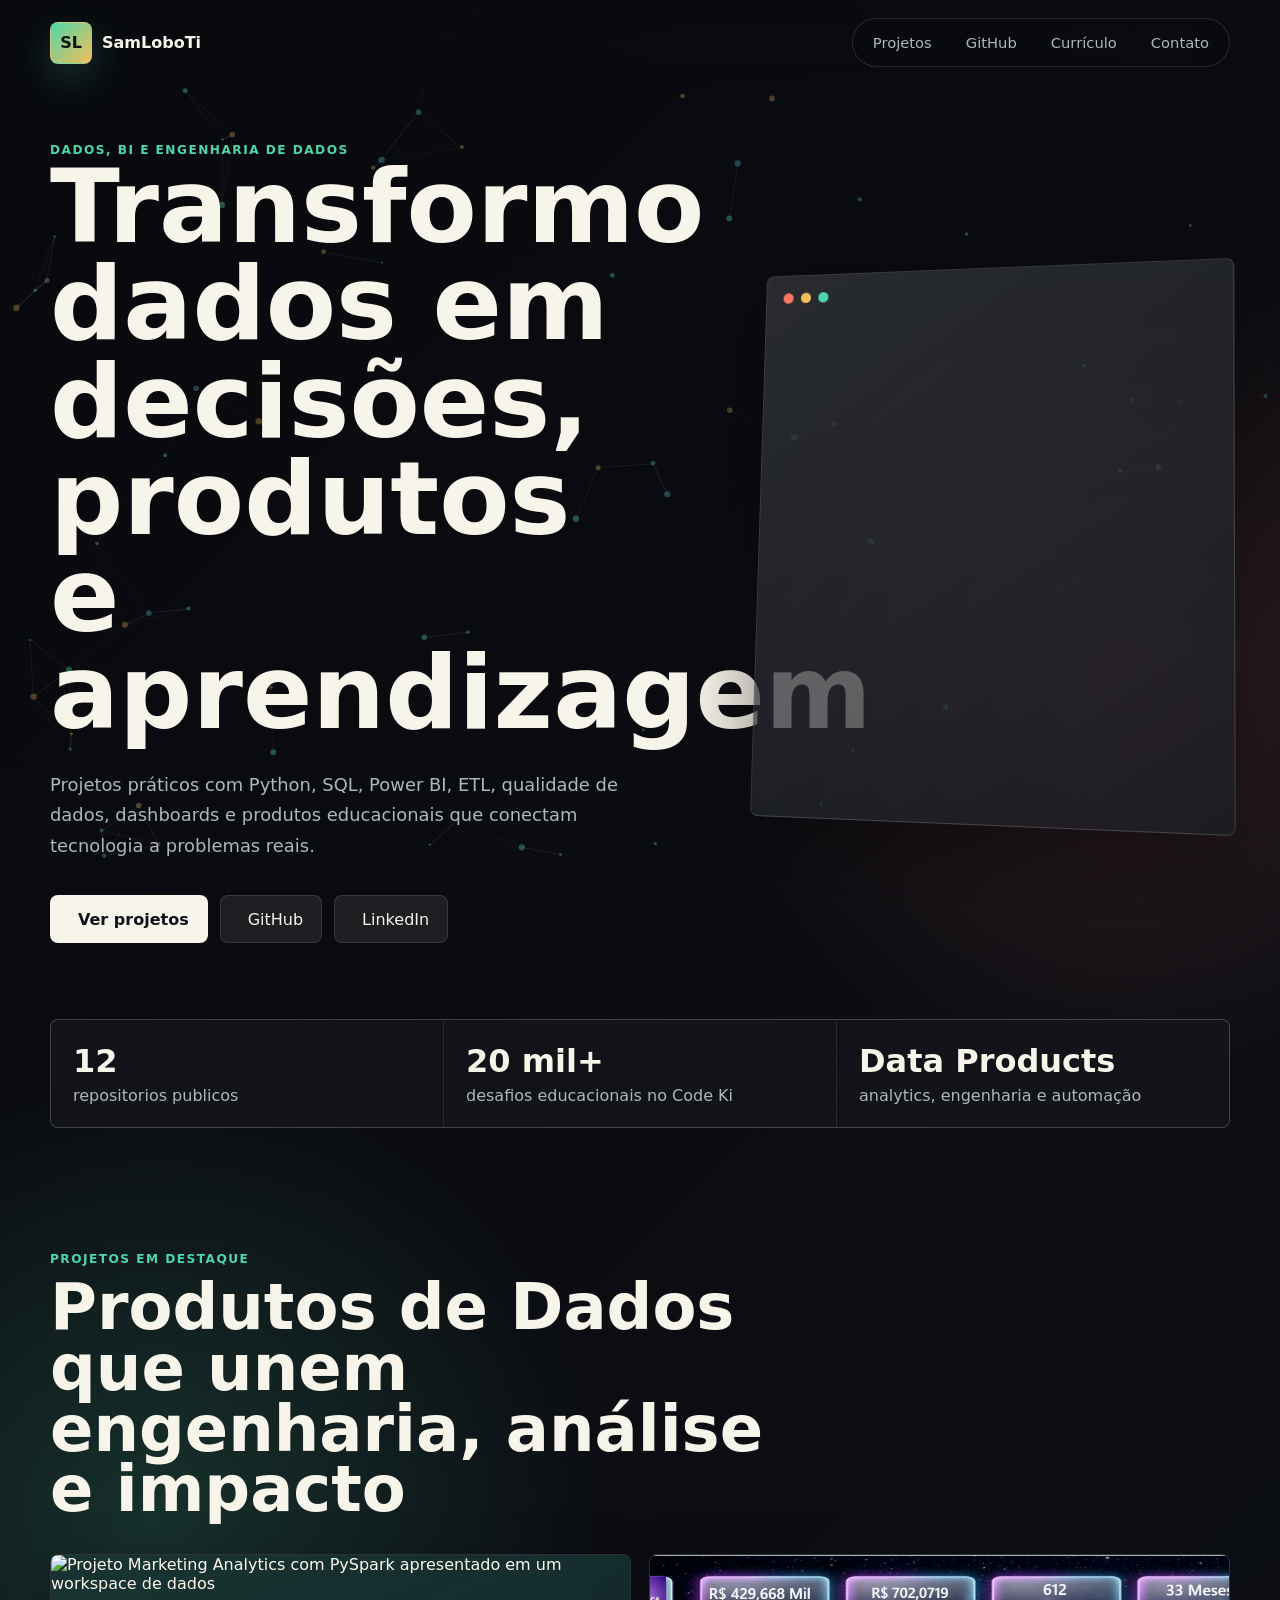
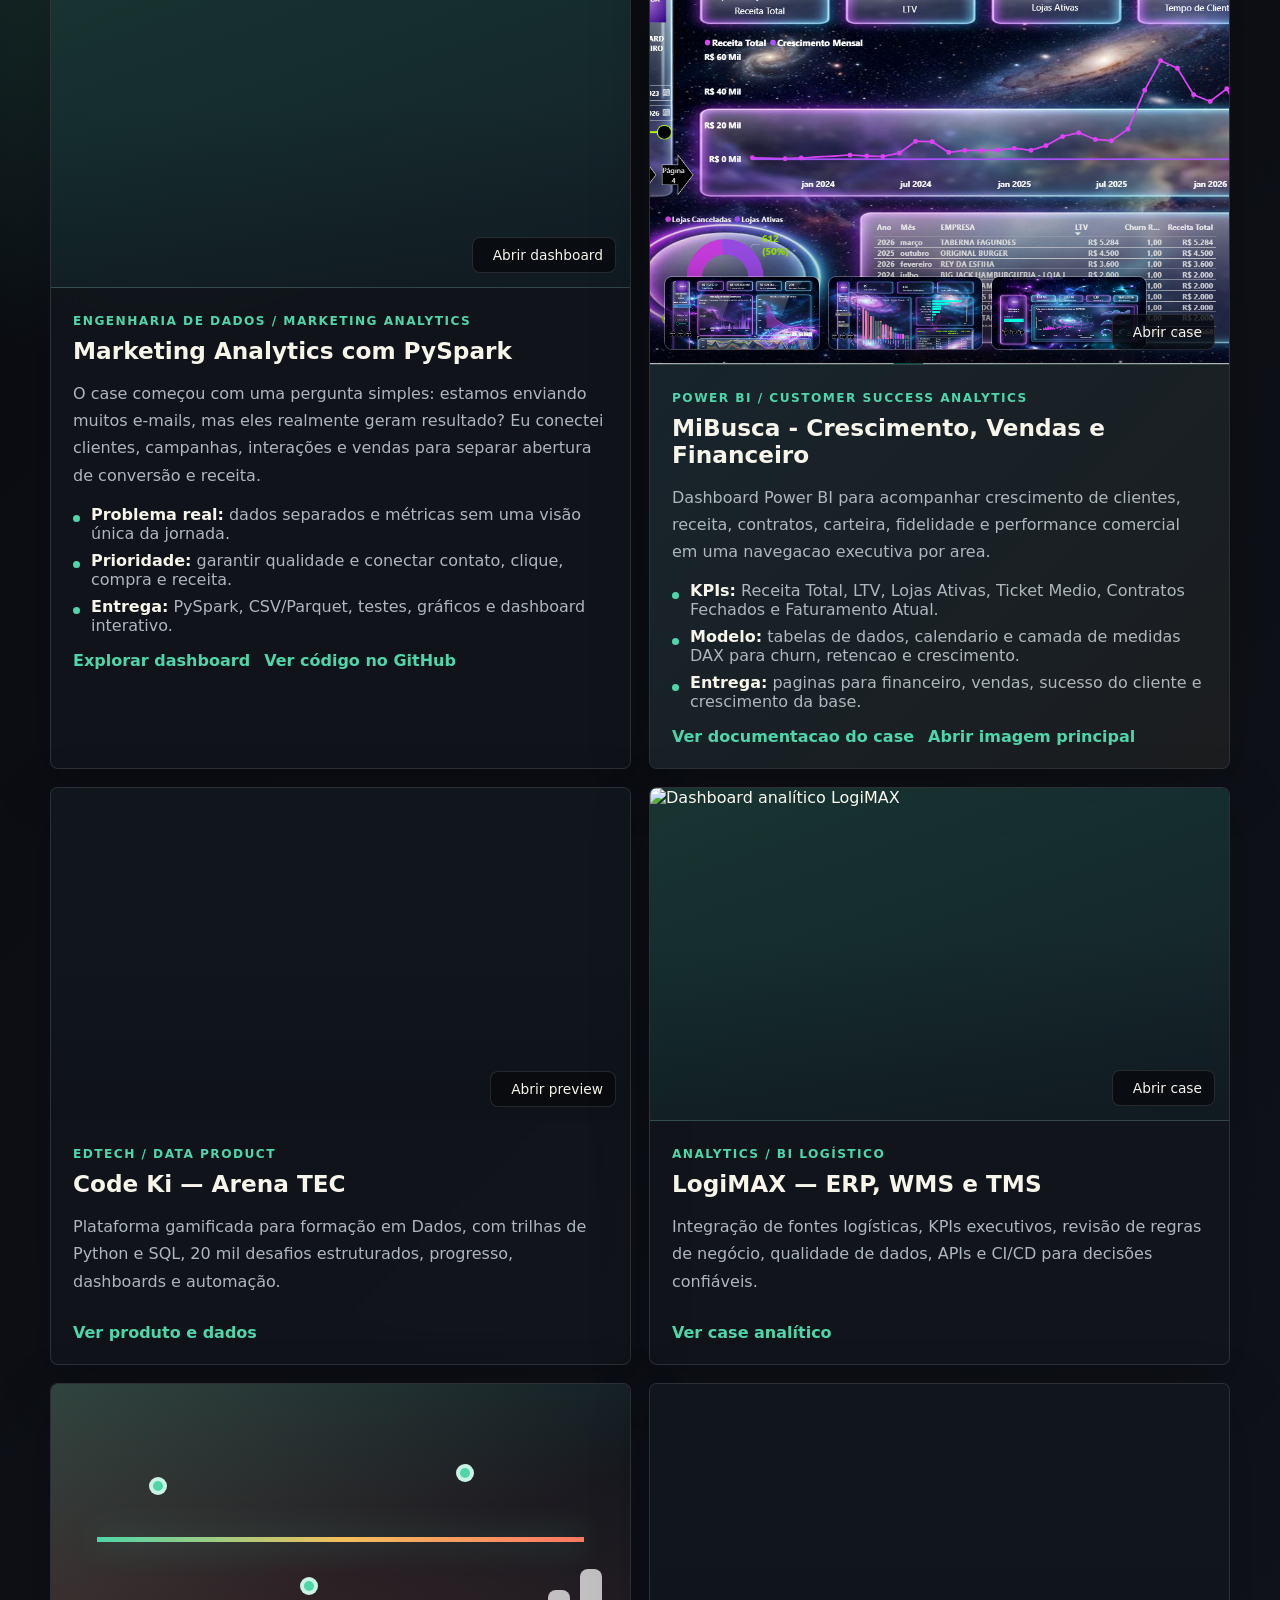
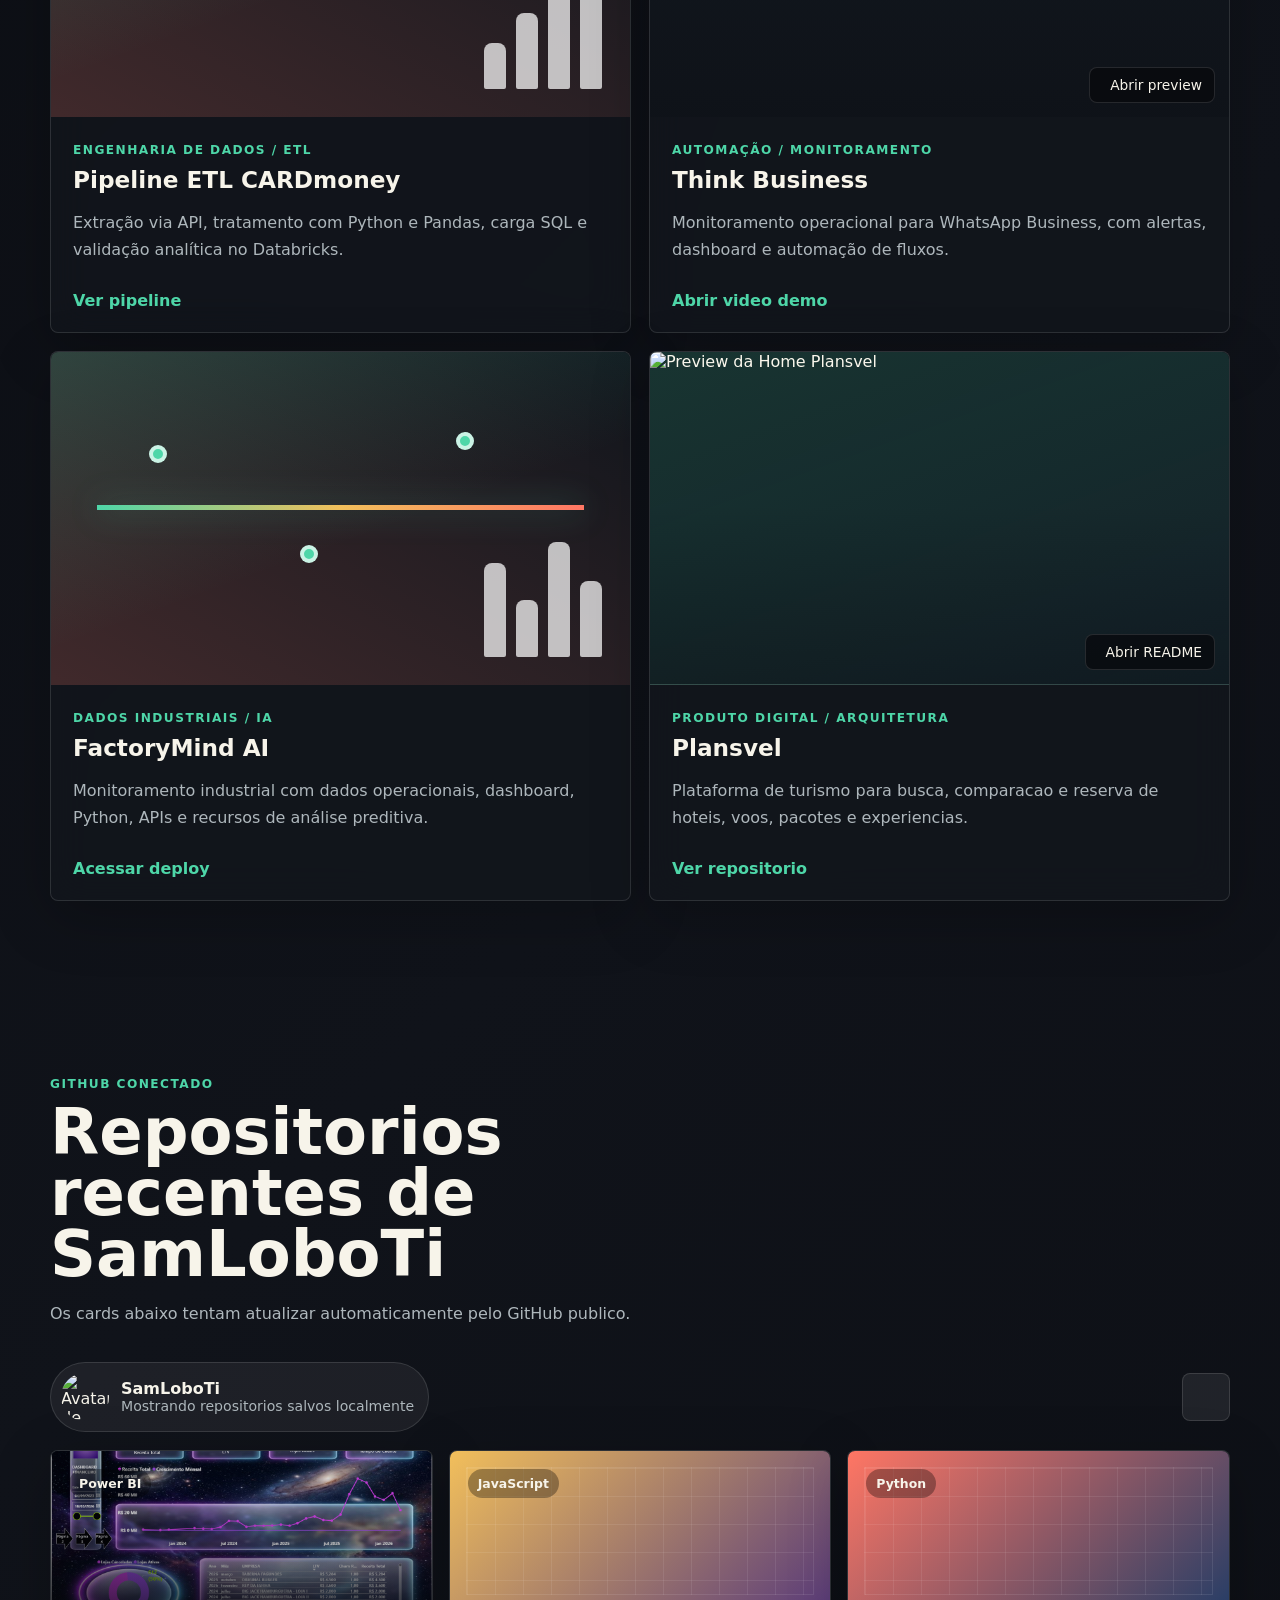
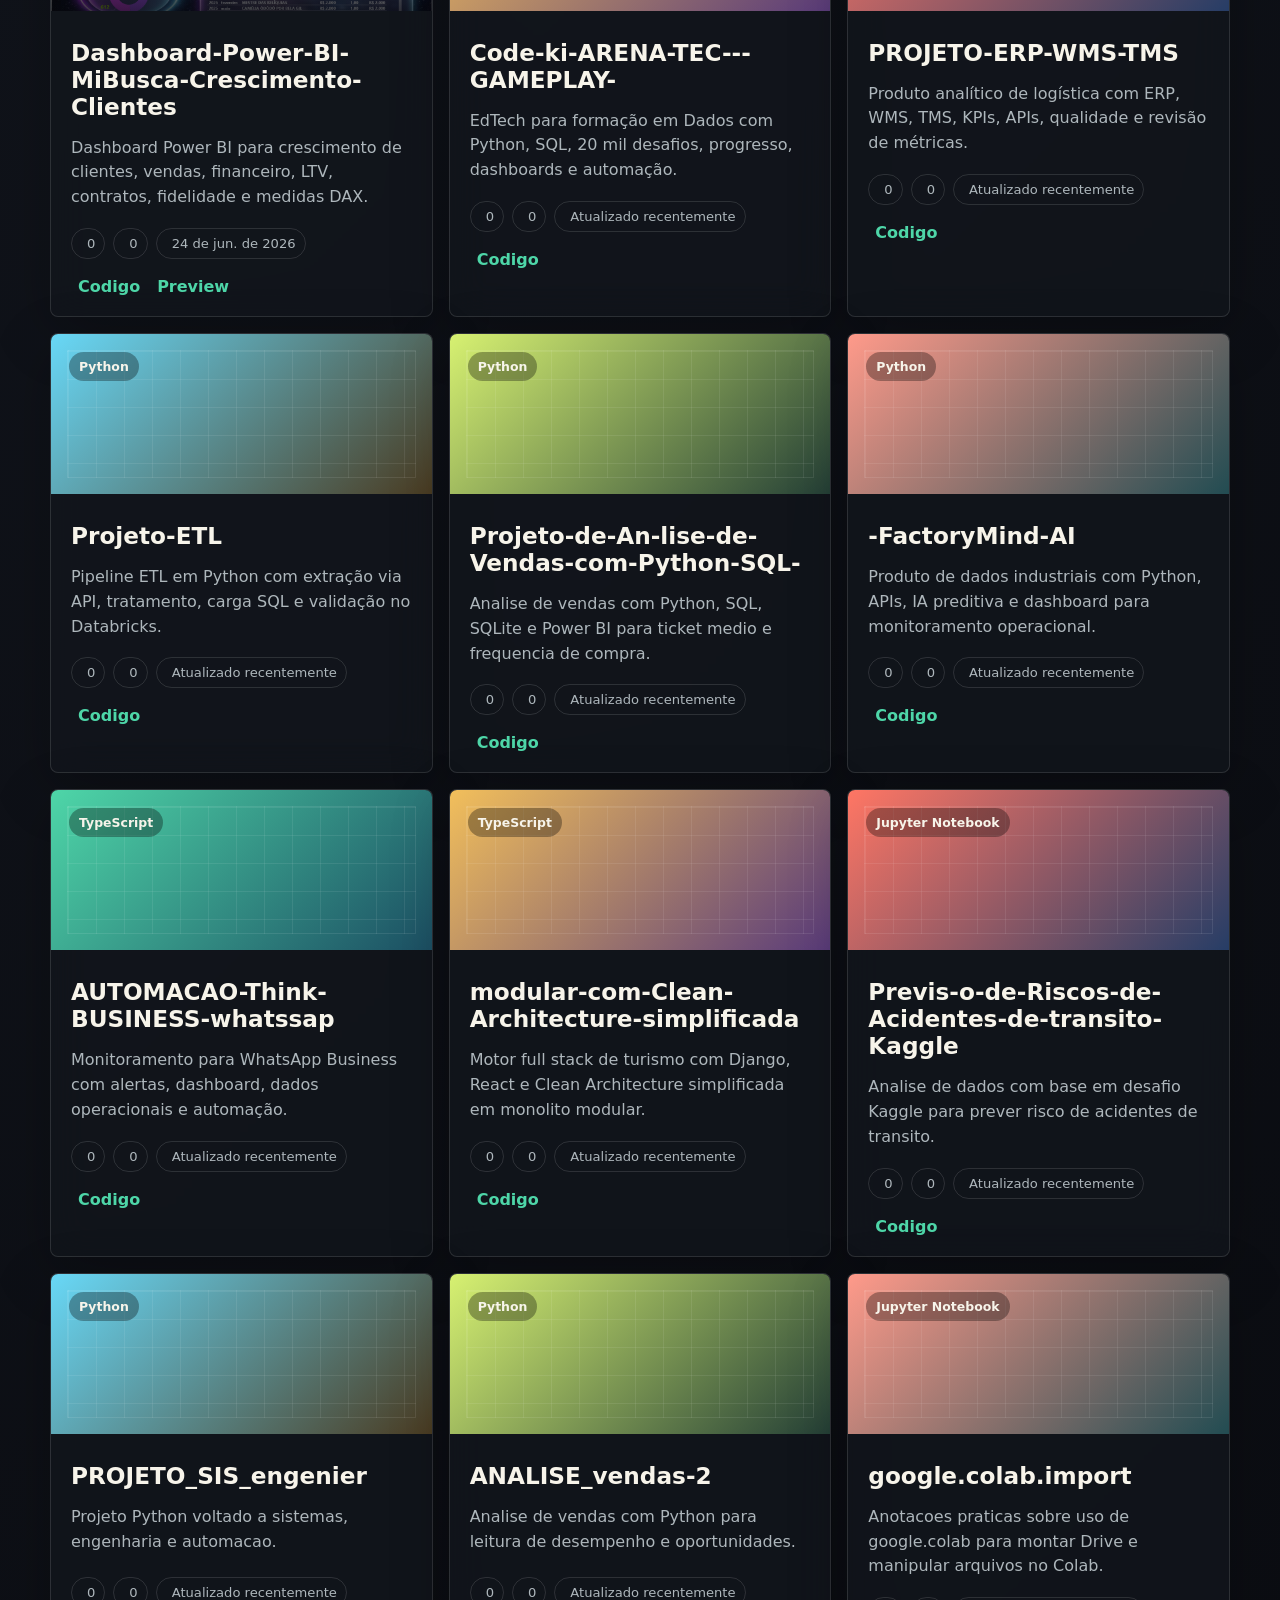
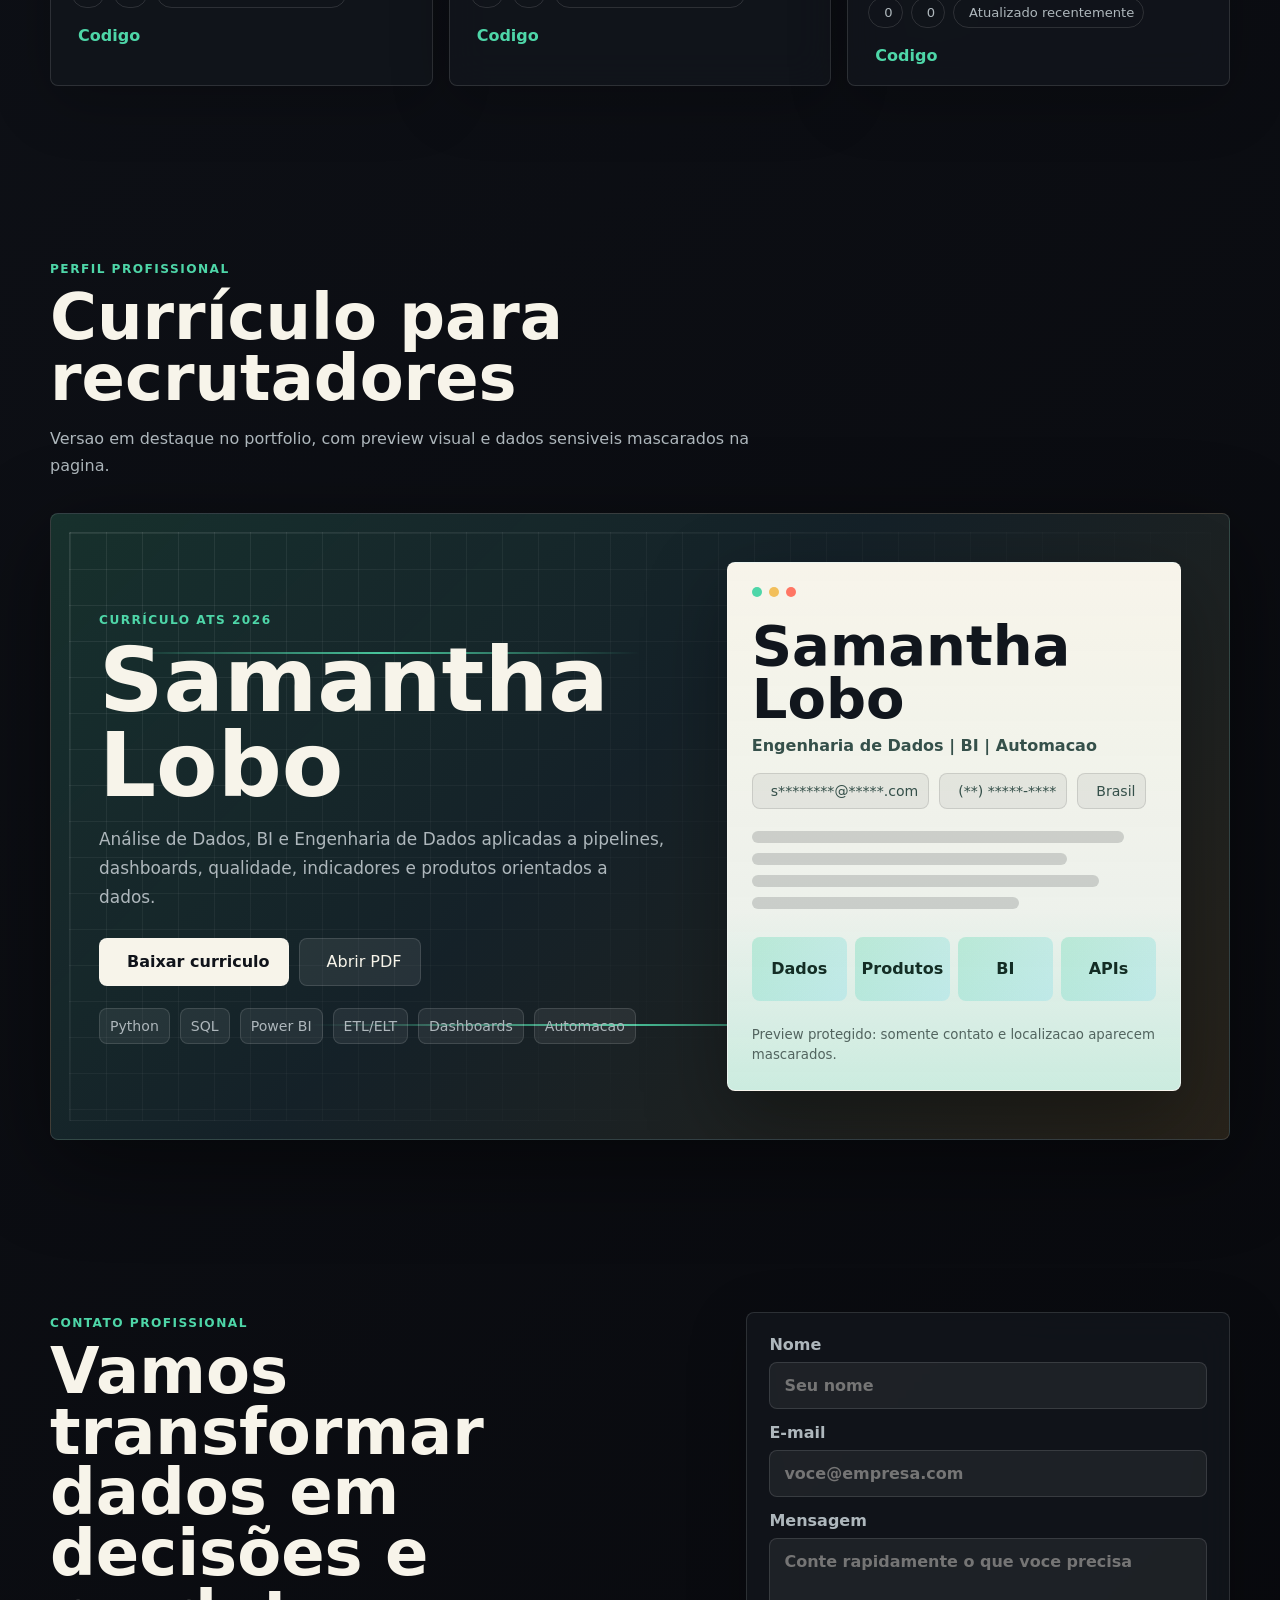
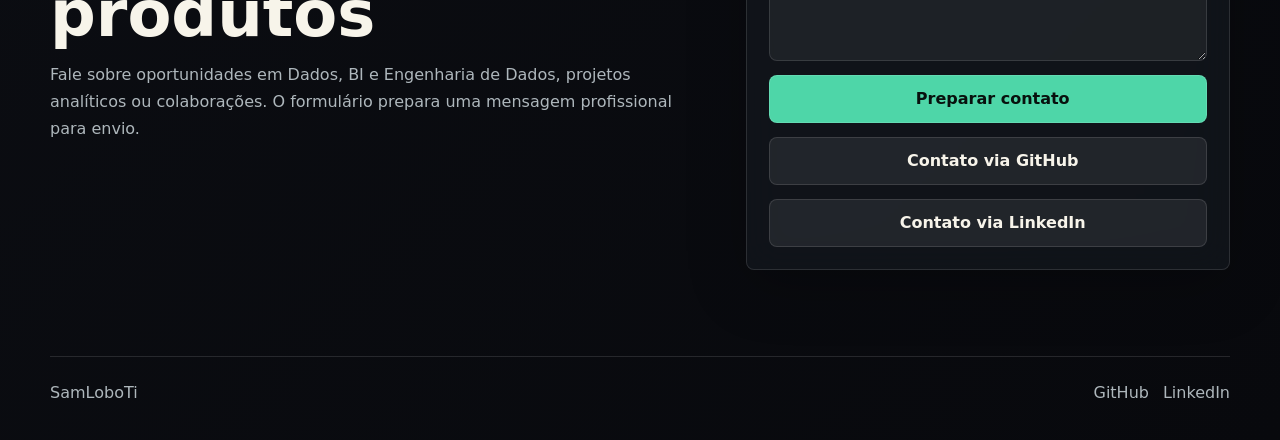
==== portifolio/index.html @ 0ce863fe "Add MiBusca Power BI portfolio case" ====
<!doctype html>
<html lang="pt-BR">
  <head>
    <meta charset="UTF-8" />
    <meta name="viewport" content="width=device-width, initial-scale=1.0" />
    <meta
      name="description"
      content="Portfólio de Samantha Lobo: produtos de Dados, BI, ETL, SQL, Python, automação e aprendizagem gamificada."
    />
    <meta name="author" content="SamLoboTi" />
    <link rel="canonical" href="https://samantha-lobo.pages.dev/#projetos" />
    <meta property="og:type" content="website" />
    <meta property="og:locale" content="pt_BR" />
    <meta property="og:title" content="Samantha Lobo | Dados, BI e Engenharia de Dados" />
    <meta
      property="og:description"
      content="Projetos de Dados, BI e Engenharia de Dados: analytics, ETL, qualidade, automação e educação gamificada."
    />
    <meta property="og:url" content="https://samantha-lobo.pages.dev/#projetos" />
    <meta name="twitter:card" content="summary" />
    <title>Samantha Lobo | Dados, BI e Engenharia de Dados</title>
    <script>
      if (window.location.protocol === "file:") {
        window.location.replace(`https://samantha-lobo.pages.dev/${window.location.hash || "#projetos"}`);
      }
    </script>
    <link rel="preconnect" href="https://api.github.com" />
    <link rel="preconnect" href="https://avatars.githubusercontent.com" />
    <link rel="stylesheet" href="styles.css" />
    <script src="https://unpkg.com/lucide@1.17.0/dist/umd/lucide.min.js" defer></script>
    <script src="app.js" defer></script>
  </head>
  <body>
    <canvas id="motion-field" aria-hidden="true"></canvas>

    <header class="topbar">
      <a class="brand" href="#inicio" aria-label="Ir para o inicio">
        <span class="brand-mark">SL</span>
        <span>SamLoboTi</span>
      </a>

      <nav class="nav-links" aria-label="Navegacao principal">
        <a href="#projetos">Projetos</a>
        <a href="#github">GitHub</a>
        <a href="#curriculo">Currículo</a>
        <a href="#contato">Contato</a>
      </nav>
    </header>

    <main>
      <section id="inicio" class="hero">
        <div class="hero-copy reveal">
          <span class="eyebrow">Dados, BI e Engenharia de Dados</span>
          <h1>Transformo dados em decisões, produtos e aprendizagem</h1>
          <p>
            Projetos práticos com Python, SQL, Power BI, ETL, qualidade de dados,
            dashboards e produtos educacionais que conectam tecnologia a problemas reais.
          </p>

          <div class="hero-actions" aria-label="Acoes principais">
            <a class="primary-action" href="https://samantha-lobo.pages.dev/#projetos">
              <i data-lucide="sparkles"></i>
              Ver projetos
            </a>
            <a class="secondary-action" href="https://github.com/SamLoboTi" target="_blank" rel="noreferrer">
              <i data-lucide="github"></i>
              GitHub
            </a>
            <a
              class="secondary-action"
              href="https://www.linkedin.com/in/samantha-lobo-ocireu/"
              target="_blank"
              rel="noreferrer"
            >
              <i data-lucide="linkedin"></i>
              LinkedIn
            </a>
          </div>
        </div>

        <aside class="hero-stage reveal" aria-label="Previa do portfolio">
          <div class="device-shell">
            <div class="device-toolbar">
              <span></span>
              <span></span>
              <span></span>
            </div>
            <div class="stage-showcase">
              <div class="stage-slide video-slide codeki-slide">
                <video autoplay muted loop playsinline preload="metadata" aria-label="Demonstração da plataforma educacional Code Ki">
                  <source src="code-ki-game-tour-cinematic-goku.webm" type="video/webm" />
                </video>
                <div class="slide-copy">
                  <span class="panel-label">Game</span>
                  <strong>Code Ki</strong>
                  <small>EdTech para formação em Dados</small>
                </div>
              </div>

              <div class="stage-slide video-slide think-slide">
                <video
                  autoplay
                  muted
                  loop
                  playsinline
                  preload="metadata"
                  poster="think-hero-poster.png"
                  aria-label="Demo em video do projeto Think"
                >
                  <source src="think-dashboard-demo-seguro.webm" type="video/webm" />
                </video>
                <div class="slide-copy">
                  <span class="panel-label">Business</span>
                  <strong>Think</strong>
                  <small>monitoramento e automacao</small>
                </div>
              </div>

              <div class="stage-slide panels-slide">
                <div class="live-grid">
                  <div class="live-panel tall">
                    <span class="panel-label">BI</span>
                    <strong>Logimax</strong>
                    <small>dados, KPIs e operacao</small>
                  </div>
                  <div class="live-panel">
                    <span class="panel-label">App</span>
                    <strong>Smart Factory</strong>
                    <small>monitoramento</small>
                  </div>
                  <div class="live-panel">
                    <span class="panel-label">Game</span>
                    <strong>Experimentos</strong>
                    <small>interfaces interativas</small>
                  </div>
                </div>
              </div>
            </div>
          </div>
        </aside>
      </section>

      <section class="stats-strip reveal" aria-label="Resumo profissional">
        <div>
          <strong id="repo-count">9</strong>
          <span>repositorios publicos</span>
        </div>
        <div>
          <strong>20 mil+</strong>
          <span>desafios educacionais no Code Ki</span>
        </div>
        <div>
          <strong>Data Products</strong>
          <span>analytics, engenharia e automação</span>
        </div>
      </section>

      <section id="projetos" class="section-block">
        <div class="section-heading reveal">
          <span class="eyebrow">Projetos em destaque</span>
          <h2>Produtos de Dados que unem engenharia, análise e impacto</h2>
        </div>

        <div class="featured-grid">
          <article class="preview-card preview-card-wide reveal accent-preview">
            <a
              class="preview-frame image-preview"
              href="marketing-pyspark-dashboard.html"
              target="_blank"
              rel="noreferrer"
              aria-label="Abrir dashboard do projeto Marketing Analytics com PySpark"
            >
              <img
                src="marketing-pyspark-workspace.png"
                alt="Projeto Marketing Analytics com PySpark apresentado em um workspace de dados"
                loading="lazy"
              />
              <div class="preview-fallback">
                <i data-lucide="bar-chart-3"></i>
                <span>Abrir dashboard</span>
              </div>
            </a>
            <div class="card-copy">
              <span class="project-type">Engenharia de Dados / Marketing Analytics</span>
              <h3>Marketing Analytics com PySpark</h3>
              <p>
                O case começou com uma pergunta simples: estamos enviando muitos e-mails, mas eles realmente geram resultado?
                Eu conectei clientes, campanhas, interações e vendas para separar abertura de conversão e receita.
              </p>
              <ul class="project-highlights" aria-label="Destaques do projeto Marketing Analytics">
                <li><strong>Problema real:</strong> dados separados e métricas sem uma visão única da jornada.</li>
                <li><strong>Prioridade:</strong> garantir qualidade e conectar contato, clique, compra e receita.</li>
                <li><strong>Entrega:</strong> PySpark, CSV/Parquet, testes, gráficos e dashboard interativo.</li>
              </ul>
              <a href="marketing-pyspark-dashboard.html" target="_blank" rel="noreferrer">
                Explorar dashboard <i data-lucide="bar-chart-3"></i>
              </a>
              <a href="https://github.com/SamLoboTi/Marketing-Analytics-com-PySpark" target="_blank" rel="noreferrer">
                Ver código no GitHub <i data-lucide="github"></i>
              </a>
            </div>
          </article>

          <article class="preview-card preview-card-wide reveal powerbi-card">
            <a
              class="preview-frame image-preview powerbi-preview"
              href="assets/mibusca-powerbi/README.md"
              target="_blank"
              rel="noreferrer"
              aria-label="Abrir case do dashboard Power BI MiBusca"
            >
              <img
                src="assets/mibusca-powerbi/dashboard-financeiro.png"
                alt="Dashboard financeiro Power BI MiBusca com receita total, LTV, lojas ativas e tempo de cliente"
                loading="lazy"
              />
              <div class="powerbi-thumbs" aria-hidden="true">
                <img src="assets/mibusca-powerbi/performance-vendas.png" alt="" loading="lazy" />
                <img src="assets/mibusca-powerbi/operacao-sucesso-cliente.png" alt="" loading="lazy" />
                <img src="assets/mibusca-powerbi/crescimento-clientes.png" alt="" loading="lazy" />
              </div>
              <div class="preview-fallback">
                <i data-lucide="bar-chart-3"></i>
                <span>Abrir case</span>
              </div>
            </a>
            <div class="card-copy">
              <span class="project-type">Power BI / Customer Success Analytics</span>
              <h3>MiBusca - Crescimento, Vendas e Financeiro</h3>
              <p>
                Dashboard Power BI para acompanhar crescimento de clientes, receita, contratos,
                carteira, fidelidade e performance comercial em uma navegacao executiva por area.
              </p>
              <ul class="project-highlights" aria-label="Destaques do projeto Power BI MiBusca">
                <li><strong>KPIs:</strong> Receita Total, LTV, Lojas Ativas, Ticket Medio, Contratos Fechados e Faturamento Atual.</li>
                <li><strong>Modelo:</strong> tabelas de dados, calendario e camada de medidas DAX para churn, retencao e crescimento.</li>
                <li><strong>Entrega:</strong> paginas para financeiro, vendas, sucesso do cliente e crescimento da base.</li>
              </ul>
              <a href="assets/mibusca-powerbi/README.md" target="_blank" rel="noreferrer">
                Ver documentacao do case <i data-lucide="file-text"></i>
              </a>
              <a href="assets/mibusca-powerbi/dashboard-financeiro.png" target="_blank" rel="noreferrer">
                Abrir imagem principal <i data-lucide="image"></i>
              </a>
            </div>
          </article>

          <article class="preview-card reveal">
            <button
              class="preview-frame preview-trigger"
              type="button"
              data-video-src="code-ki-game-tour-cinematic-goku.webm"
              data-video-title="Code Ki"
              aria-label="Abrir demonstração da plataforma educacional Code Ki"
            >
              <video autoplay muted loop playsinline preload="metadata" aria-label="Code Ki, plataforma gamificada para aprendizagem em Dados">
                <source src="code-ki-game-tour-cinematic-goku.webm" type="video/webm" />
              </video>
              <div class="preview-fallback">
                <i data-lucide="external-link"></i>
                <span>Abrir preview</span>
              </div>
            </button>
            <div class="card-copy">
              <span class="project-type">EdTech / Data Product</span>
              <h3>Code Ki — Arena TEC</h3>
              <p>
                Plataforma gamificada para formação em Dados, com trilhas de Python e SQL,
                20 mil desafios estruturados, progresso, dashboards e automação.
              </p>
              <a href="https://github.com/SamLoboTi/Code-ki-ARENA-TEC---GAMEPLAY-" target="_blank" rel="noreferrer">
                Ver produto e dados <i data-lucide="arrow-up-right"></i>
              </a>
            </div>
          </article>

          <article class="preview-card preview-card-wide reveal">
            <a
              class="preview-frame image-preview"
              href="https://github.com/SamLoboTi/PROJETO-ERP-WMS-TMS"
              target="_blank"
              rel="noreferrer"
              aria-label="Abrir projeto LogiMAX"
            >
              <img src="https://raw.githubusercontent.com/SamLoboTi/PROJETO-ERP-WMS-TMS/main/assets/logimax-marketing-banner.png" alt="Dashboard analítico LogiMAX" loading="lazy" />
              <div class="preview-fallback">
                <i data-lucide="bar-chart-3"></i>
                <span>Abrir case</span>
              </div>
            </a>
            <div class="card-copy">
              <span class="project-type">Analytics / BI Logístico</span>
              <h3>LogiMAX — ERP, WMS e TMS</h3>
              <p>
                Integração de fontes logísticas, KPIs executivos, revisão de regras de negócio,
                qualidade de dados, APIs e CI/CD para decisões confiáveis.
              </p>
              <a href="https://github.com/SamLoboTi/PROJETO-ERP-WMS-TMS" target="_blank" rel="noreferrer">
                Ver case analítico <i data-lucide="arrow-up-right"></i>
              </a>
            </div>
          </article>

          <article class="preview-card reveal accent-preview">
            <div class="generated-preview" aria-hidden="true">
              <div class="factory-line"></div>
              <div class="chart-stack">
                <span style="--h: 35%"></span>
                <span style="--h: 58%"></span>
                <span style="--h: 76%"></span>
                <span style="--h: 92%"></span>
              </div>
              <div class="status-node one"></div>
              <div class="status-node two"></div>
              <div class="status-node three"></div>
            </div>
            <div class="card-copy">
              <span class="project-type">Engenharia de Dados / ETL</span>
              <h3>Pipeline ETL CARDmoney</h3>
              <p>Extração via API, tratamento com Python e Pandas, carga SQL e validação analítica no Databricks.</p>
              <a href="https://github.com/SamLoboTi/Projeto-ETL" target="_blank" rel="noreferrer">
                Ver pipeline <i data-lucide="arrow-up-right"></i>
              </a>
            </div>
          </article>

          <article class="preview-card reveal">
            <button
              class="preview-frame preview-trigger"
              type="button"
              data-video-src="think-dashboard-demo-seguro.webm"
              data-video-title="Think"
              aria-label="Abrir preview em video do projeto Think"
            >
              <video
                autoplay
                muted
                loop
                playsinline
                preload="metadata"
                poster="think-hero-poster.png"
                aria-label="Capa em video do projeto Think"
              >
                <source src="think-dashboard-demo-seguro.webm" type="video/webm" />
              </video>
              <div class="preview-fallback">
                <i data-lucide="external-link"></i>
                <span>Abrir preview</span>
              </div>
            </button>
            <div class="card-copy">
              <span class="project-type">Automação / Monitoramento</span>
              <h3>Think Business</h3>
              <p>Monitoramento operacional para WhatsApp Business, com alertas, dashboard e automação de fluxos.</p>
              <a href="think-dashboard-demo-seguro.webm" target="_blank" rel="noreferrer">
                Abrir video demo <i data-lucide="monitor-play"></i>
              </a>
            </div>
          </article>

          <article class="preview-card reveal accent-preview">
            <div class="generated-preview" aria-hidden="true">
              <div class="factory-line"></div>
              <div class="chart-stack">
                <span style="--h: 72%"></span>
                <span style="--h: 44%"></span>
                <span style="--h: 88%"></span>
                <span style="--h: 58%"></span>
              </div>
              <div class="status-node one"></div>
              <div class="status-node two"></div>
              <div class="status-node three"></div>
            </div>
            <div class="card-copy">
              <span class="project-type">Dados Industriais / IA</span>
              <h3>FactoryMind AI</h3>
              <p>Monitoramento industrial com dados operacionais, dashboard, Python, APIs e recursos de análise preditiva.</p>
              <a href="https://smart-factory-seven.vercel.app" target="_blank" rel="noreferrer">
                Acessar deploy <i data-lucide="arrow-up-right"></i>
              </a>
            </div>
          </article>

          <article class="preview-card preview-card-wide reveal">
            <a
              class="preview-frame image-preview"
              href="https://github.com/SamLoboTi/modular-com-Clean-Architecture-simplificada"
              target="_blank"
              rel="noreferrer"
              aria-label="Abrir repositorio do projeto Plansvel"
            >
              <img src="plansvel-home.png" alt="Preview da Home Plansvel" loading="lazy" />
              <div class="preview-fallback">
                <i data-lucide="github"></i>
                <span>Abrir README</span>
              </div>
            </a>
            <div class="card-copy">
              <span class="project-type">Produto Digital / Arquitetura</span>
              <h3>Plansvel</h3>
              <p>
                Plataforma de turismo para busca, comparacao e reserva de hoteis, voos, pacotes e experiencias.
              </p>
              <a href="https://github.com/SamLoboTi/modular-com-Clean-Architecture-simplificada" target="_blank" rel="noreferrer">
                Ver repositorio <i data-lucide="arrow-up-right"></i>
              </a>
            </div>
          </article>
        </div>
      </section>

      <section id="github" class="section-block github-section">
        <div class="section-heading reveal">
          <span class="eyebrow">GitHub conectado</span>
          <h2>Repositorios recentes de SamLoboTi</h2>
          <p>Os cards abaixo tentam atualizar automaticamente pelo GitHub publico.</p>
        </div>

        <div class="repo-toolbar reveal">
          <div class="profile-pill">
            <img id="avatar" src="https://avatars.githubusercontent.com/u/217127424?v=4" alt="Avatar de SamLoboTi" />
            <div>
              <strong>SamLoboTi</strong>
              <span id="github-meta">Carregando GitHub...</span>
            </div>
          </div>
          <a class="icon-link" href="https://github.com/SamLoboTi" target="_blank" rel="noreferrer" aria-label="Abrir GitHub">
            <i data-lucide="github"></i>
          </a>
        </div>

        <div id="repo-grid" class="repo-grid" aria-live="polite"></div>
      </section>

      <section id="curriculo" class="section-block resume-section">
        <div class="section-heading reveal">
          <span class="eyebrow">Perfil profissional</span>
          <h2>Currículo para recrutadores</h2>
          <p>Versao em destaque no portfolio, com preview visual e dados sensiveis mascarados na pagina.</p>
        </div>

        <article class="resume-spotlight reveal" aria-label="Currículo de Samantha Lobo">
          <div class="resume-ambient" aria-hidden="true">
            <span></span>
            <span></span>
            <span></span>
          </div>

          <div class="resume-copy">
            <span class="project-type">Currículo ATS 2026</span>
            <h3>Samantha Lobo</h3>
            <p>
              Análise de Dados, BI e Engenharia de Dados aplicadas a pipelines,
              dashboards, qualidade, indicadores e produtos orientados a dados.
            </p>

            <div class="resume-actions" aria-label="Acoes do curriculo">
              <a
                class="primary-action"
                href="Curriculo_Samantha_Lobo_Dados_BI_2026.pdf"
                download
              >
                <i data-lucide="download"></i>
                Baixar curriculo
              </a>
              <a
                class="secondary-action"
                href="Curriculo_Samantha_Lobo_Dados_BI_2026.pdf"
                target="_blank"
                rel="noreferrer"
              >
                <i data-lucide="file-text"></i>
                Abrir PDF
              </a>
            </div>

            <div class="resume-metrics" aria-label="Areas de atuacao">
              <span>Python</span>
              <span>SQL</span>
              <span>Power BI</span>
              <span>ETL/ELT</span>
              <span>Dashboards</span>
              <span>Automacao</span>
            </div>
          </div>

          <div class="resume-document-preview" aria-label="Preview do curriculo com dados sensiveis mascarados">
            <div class="paper-top">
              <span></span>
              <span></span>
              <span></span>
            </div>
            <div class="paper-name">Samantha Lobo</div>
            <div class="paper-role">Engenharia de Dados | BI | Automacao</div>
            <div class="paper-sensitive">
              <span><i data-lucide="mail"></i> s********@*****.com</span>
              <span><i data-lucide="phone"></i> (**)&nbsp;*****-****</span>
              <span><i data-lucide="map-pin"></i> Brasil</span>
            </div>
            <div class="paper-lines">
              <span style="--w: 92%"></span>
              <span style="--w: 78%"></span>
              <span style="--w: 86%"></span>
              <span style="--w: 66%"></span>
            </div>
            <div class="paper-grid">
              <strong>Dados</strong>
              <strong>Produtos</strong>
              <strong>BI</strong>
              <strong>APIs</strong>
            </div>
            <small>Preview protegido: somente contato e localizacao aparecem mascarados.</small>
          </div>
        </article>
      </section>

      <section id="contato" class="contact-section">
        <div class="contact-copy reveal">
          <span class="eyebrow">Contato profissional</span>
          <h2>Vamos transformar dados em decisões e produtos</h2>
          <p>
            Fale sobre oportunidades em Dados, BI e Engenharia de Dados, projetos analíticos
            ou colaborações. O formulário prepara uma mensagem profissional para envio.
          </p>
        </div>

        <form class="contact-form reveal" id="contact-form">
          <label>
            Nome
            <input name="name" type="text" autocomplete="name" placeholder="Seu nome" required />
          </label>
          <label>
            E-mail
            <input name="email" type="email" autocomplete="email" placeholder="voce@empresa.com" required />
          </label>
          <label>
            Mensagem
            <textarea name="message" rows="5" placeholder="Conte rapidamente o que voce precisa" required></textarea>
          </label>
          <button type="submit">
            <i data-lucide="send"></i>
            Preparar contato
          </button>
          <a class="github-contact" href="https://github.com/SamLoboTi" target="_blank" rel="noreferrer">
            <i data-lucide="message-square"></i>
            Contato via GitHub
          </a>
          <a
            class="github-contact"
            href="https://www.linkedin.com/in/samantha-lobo-ocireu/"
            target="_blank"
            rel="noreferrer"
          >
            <i data-lucide="linkedin"></i>
            Contato via LinkedIn
          </a>
        </form>
      </section>
    </main>

    <footer>
      <span>SamLoboTi</span>
      <div class="footer-links">
        <a href="https://github.com/SamLoboTi" target="_blank" rel="noreferrer">GitHub</a>
        <a href="https://www.linkedin.com/in/samantha-lobo-ocireu/" target="_blank" rel="noreferrer">
          LinkedIn
        </a>
      </div>
    </footer>

    <div class="video-modal" id="video-modal" aria-hidden="true">
      <div class="video-dialog" role="dialog" aria-modal="true" aria-labelledby="video-modal-title">
        <div class="video-dialog-bar">
          <strong id="video-modal-title">Preview</strong>
          <button type="button" class="video-close" aria-label="Fechar preview">
            <i data-lucide="x"></i>
          </button>
        </div>
        <video id="video-modal-player" controls playsinline preload="metadata"></video>
      </div>
    </div>
  </body>
</html>
---- portifolio/styles.css ----
:root {
  color-scheme: dark;
  --bg: #08090d;
  --surface: rgba(18, 22, 29, 0.78);
  --surface-strong: rgba(28, 34, 43, 0.92);
  --text: #f7f4ea;
  --muted: #aeb7bc;
  --line: rgba(255, 255, 255, 0.12);
  --green: #4ed6a8;
  --gold: #f2bf5b;
  --coral: #ff7664;
  --cyan: #68d8f7;
  --shadow: 0 24px 90px rgba(0, 0, 0, 0.45);
}

* {
  box-sizing: border-box;
}

html {
  scroll-behavior: smooth;
}

body {
  min-width: 320px;
  margin: 0;
  background:
    radial-gradient(circle at 12% 18%, rgba(78, 214, 168, 0.18), transparent 28rem),
    radial-gradient(circle at 88% 8%, rgba(255, 118, 100, 0.16), transparent 26rem),
    linear-gradient(135deg, #08090d 0%, #10131a 48%, #08090d 100%);
  color: var(--text);
  font-family:
    Inter, ui-sans-serif, system-ui, -apple-system, BlinkMacSystemFont, "Segoe UI", sans-serif;
  overflow-x: hidden;
}

a {
  color: inherit;
  text-decoration: none;
}

button,
input,
textarea {
  font: inherit;
}

body.has-open-modal {
  overflow: hidden;
}

#motion-field {
  position: fixed;
  inset: 0;
  z-index: -1;
  width: 100%;
  height: 100%;
  opacity: 0.52;
}

.topbar {
  position: sticky;
  top: 0;
  z-index: 20;
  display: flex;
  align-items: center;
  justify-content: space-between;
  gap: 1rem;
  width: min(1180px, calc(100vw - 32px));
  margin: 0 auto;
  padding: 18px 0;
  backdrop-filter: blur(14px);
}

.brand,
.nav-links,
.hero-actions,
.repo-toolbar,
.profile-pill,
footer {
  display: flex;
  align-items: center;
}

.brand {
  gap: 10px;
  font-weight: 800;
}

.brand-mark {
  display: grid;
  width: 42px;
  height: 42px;
  place-items: center;
  border: 1px solid var(--line);
  border-radius: 8px;
  background: linear-gradient(135deg, var(--green), var(--gold));
  color: #111;
  box-shadow: 0 14px 40px rgba(78, 214, 168, 0.24);
}

.nav-links {
  gap: 6px;
  padding: 6px;
  border: 1px solid var(--line);
  border-radius: 999px;
  background: rgba(10, 12, 17, 0.58);
}

.nav-links a {
  padding: 9px 14px;
  border-radius: 999px;
  color: var(--muted);
  font-size: 0.92rem;
  transition:
    background 180ms ease,
    color 180ms ease;
}

.nav-links a:hover {
  background: rgba(255, 255, 255, 0.08);
  color: var(--text);
}

.hero,
.section-block,
.contact-section {
  width: min(1180px, calc(100vw - 32px));
  margin: 0 auto;
}

.hero {
  display: grid;
  grid-template-columns: minmax(0, 1fr) minmax(340px, 0.78fr);
  gap: clamp(28px, 6vw, 84px);
  align-items: center;
  min-height: calc(100vh - 80px);
  padding: 54px 0 76px;
}

.hero-copy h1,
.section-heading h2,
.contact-copy h2 {
  margin: 0;
  line-height: 0.95;
  letter-spacing: 0;
}

.hero-copy h1 {
  max-width: 760px;
  font-size: clamp(3rem, 8vw, 7.6rem);
}

.hero-copy p,
.section-heading p,
.contact-copy p,
.card-copy p {
  color: var(--muted);
  line-height: 1.7;
}

.hero-copy p {
  max-width: 630px;
  margin: 28px 0 0;
  font-size: 1.12rem;
}

.eyebrow,
.project-type,
.panel-label {
  color: var(--green);
  font-size: 0.76rem;
  font-weight: 800;
  letter-spacing: 0.12em;
  text-transform: uppercase;
}

.hero-actions {
  flex-wrap: wrap;
  gap: 12px;
  margin-top: 34px;
}

.primary-action,
.secondary-action,
.card-copy a,
.contact-form button,
.github-contact,
.linkedin-action,
.icon-link {
  display: inline-flex;
  align-items: center;
  justify-content: center;
  gap: 9px;
  border-radius: 8px;
  transition:
    transform 180ms ease,
    border-color 180ms ease,
    background 180ms ease;
}

.primary-action,
.secondary-action {
  min-height: 48px;
  padding: 0 18px;
  border: 1px solid var(--line);
}

.primary-action {
  background: var(--text);
  color: #10131a;
  font-weight: 800;
}

.secondary-action {
  background: rgba(255, 255, 255, 0.08);
  color: var(--text);
}

.primary-action:hover,
.secondary-action:hover,
.card-copy a:hover,
.contact-form button:hover,
.github-contact:hover,
.linkedin-action:hover,
.icon-link:hover {
  transform: translateY(-2px);
  border-color: rgba(255, 255, 255, 0.32);
}

.hero-stage {
  perspective: 1200px;
}

.device-shell {
  min-height: 560px;
  padding: 18px;
  border: 1px solid var(--line);
  border-radius: 8px;
  background:
    linear-gradient(145deg, rgba(255, 255, 255, 0.11), rgba(255, 255, 255, 0.03)),
    rgba(16, 19, 26, 0.7);
  box-shadow: var(--shadow);
  transform: rotateY(-10deg) rotateX(5deg);
  animation: floatDevice 7s ease-in-out infinite;
}

.device-toolbar {
  display: flex;
  gap: 8px;
  margin-bottom: 18px;
}

.device-toolbar span {
  width: 11px;
  height: 11px;
  border-radius: 999px;
  background: var(--coral);
}

.device-toolbar span:nth-child(2) {
  background: var(--gold);
}

.device-toolbar span:nth-child(3) {
  background: var(--green);
}

.stage-showcase {
  position: relative;
  height: 486px;
  overflow: hidden;
  border-radius: 8px;
}

.stage-slide {
  position: absolute;
  inset: 0;
  opacity: 0;
  animation: stageCycle 18s ease-in-out infinite;
}

.video-slide {
  overflow: hidden;
  border: 1px solid var(--line);
  border-radius: 8px;
  background:
    linear-gradient(160deg, rgba(78, 214, 168, 0.16), rgba(104, 216, 247, 0.08)),
    #11161d;
}

.video-slide video {
  position: absolute;
  inset: 0;
  width: 100%;
  height: 100%;
  object-fit: contain;
  opacity: 1;
  filter: saturate(1.08) contrast(1.05);
}

.video-slide::after {
  content: "";
  position: absolute;
  inset: 0;
  background:
    linear-gradient(to top, rgba(8, 9, 13, 0.82), rgba(8, 9, 13, 0.04) 34%, transparent 62%),
    linear-gradient(140deg, rgba(78, 214, 168, 0.08), transparent 48%);
}

.codeki-slide {
  animation-delay: 6s;
}

.think-slide {
  animation-delay: 0s;
}

.panels-slide {
  animation-delay: 12s;
}

.slide-copy {
  position: absolute;
  z-index: 1;
  left: 18px;
  right: 18px;
  bottom: 18px;
  display: inline-grid;
  width: fit-content;
  max-width: calc(100% - 36px);
  padding: 12px 14px;
  border: 1px solid rgba(255, 255, 255, 0.12);
  border-radius: 8px;
  background: rgba(8, 9, 13, 0.58);
  backdrop-filter: blur(10px);
}

.slide-copy strong,
.slide-copy small,
.slide-copy span {
  display: block;
}

.slide-copy strong {
  margin-top: 6px;
  font-size: clamp(1.45rem, 4vw, 2.5rem);
  line-height: 1;
}

.slide-copy small {
  margin-top: 6px;
  color: var(--muted);
}

.live-grid {
  display: grid;
  grid-template-columns: 1.1fr 0.9fr;
  gap: 14px;
  height: 100%;
}

.live-panel {
  position: relative;
  overflow: hidden;
  display: flex;
  flex-direction: column;
  justify-content: flex-end;
  min-width: 0;
  min-height: 0;
  padding: 20px;
  border: 1px solid var(--line);
  border-radius: 8px;
  background: linear-gradient(160deg, rgba(104, 216, 247, 0.18), rgba(242, 191, 91, 0.08));
}

.live-panel::before {
  content: "";
  position: absolute;
  inset: 18px;
  border: 1px solid rgba(255, 255, 255, 0.13);
  background:
    linear-gradient(90deg, rgba(255, 255, 255, 0.07) 1px, transparent 1px),
    linear-gradient(rgba(255, 255, 255, 0.07) 1px, transparent 1px);
  background-size: 32px 32px;
  mask-image: linear-gradient(to bottom, transparent, black 30%, black);
}

.live-panel.tall {
  grid-row: span 2;
}

.live-panel strong,
.live-panel small,
.live-panel span {
  position: relative;
  z-index: 1;
}

.live-panel strong {
  margin-top: 8px;
  font-size: clamp(1.18rem, 2.55vw, 2.05rem);
  line-height: 1.05;
  overflow-wrap: anywhere;
}

.live-panel small {
  color: var(--muted);
  overflow-wrap: anywhere;
}

.stats-strip {
  display: grid;
  grid-template-columns: repeat(3, 1fr);
  gap: 1px;
  width: min(1180px, calc(100vw - 32px));
  margin: 0 auto 34px;
  overflow: hidden;
  border: 1px solid var(--line);
  border-radius: 8px;
  background: var(--line);
}

.stats-strip div {
  padding: 22px;
  background: rgba(12, 14, 19, 0.76);
}

.stats-strip strong,
.stats-strip span {
  display: block;
}

.stats-strip strong {
  font-size: clamp(1.35rem, 3vw, 2rem);
}

.stats-strip span {
  margin-top: 6px;
  color: var(--muted);
}

.section-block,
.contact-section {
  padding: 86px 0;
}

.section-heading {
  max-width: 760px;
  margin-bottom: 34px;
}

.section-heading h2,
.contact-copy h2 {
  margin-top: 10px;
  font-size: clamp(2.2rem, 5vw, 4.6rem);
}

.featured-grid {
  display: grid;
  grid-template-columns: repeat(2, minmax(0, 1fr));
  gap: 18px;
}

.preview-card,
.repo-card,
.contact-form {
  border: 1px solid var(--line);
  border-radius: 8px;
  background: var(--surface);
  box-shadow: 0 16px 60px rgba(0, 0, 0, 0.23);
  backdrop-filter: blur(18px);
}

.preview-card {
  overflow: hidden;
}

.preview-card-wide {
  grid-column: auto;
}

.preview-frame,
.generated-preview {
  position: relative;
  height: clamp(300px, 26vw, 390px);
  overflow: hidden;
  background: #11161d;
}

a.generated-preview {
  display: block;
  width: 100%;
  border-bottom: 1px solid var(--line);
  color: inherit;
}

a.generated-preview:focus-visible {
  outline: 3px solid var(--green);
  outline-offset: -3px;
}

.preview-trigger,
.image-preview {
  display: block;
  width: 100%;
  padding: 0;
  border: 0;
  color: inherit;
}

.image-preview {
  border-bottom: 1px solid var(--line);
  background:
    linear-gradient(160deg, rgba(78, 214, 168, 0.18), rgba(104, 216, 247, 0.08)),
    #0c1117;
}

.image-preview img {
  width: 100%;
  height: 100%;
  object-fit: cover;
  object-position: center top;
  filter: saturate(1.04) contrast(1.03);
  transition: transform 220ms ease;
}

.image-preview:hover img {
  transform: scale(1.025);
}

.powerbi-preview {
  min-height: clamp(360px, 32vw, 480px);
}

.powerbi-preview > img {
  object-position: center;
}

.powerbi-thumbs {
  position: absolute;
  left: 14px;
  right: 82px;
  bottom: 14px;
  z-index: 1;
  display: grid;
  grid-template-columns: repeat(3, minmax(0, 1fr));
  gap: 8px;
}

.powerbi-thumbs img {
  width: 100%;
  height: 74px;
  border: 1px solid rgba(255, 255, 255, 0.26);
  border-radius: 8px;
  object-fit: cover;
  object-position: center top;
  box-shadow: 0 10px 28px rgba(0, 0, 0, 0.35);
}

.powerbi-card .card-copy {
  background:
    linear-gradient(135deg, rgba(104, 216, 247, 0.08), rgba(242, 191, 91, 0.05)),
    rgba(18, 22, 29, 0.42);
}

.preview-trigger {
  cursor: pointer;
  text-align: left;
}

.preview-trigger:focus-visible {
  outline: 3px solid var(--green);
  outline-offset: -3px;
}

.preview-trigger:hover video {
  transform: scale(1.03);
}

.preview-frame iframe {
  width: 1280px;
  height: 820px;
  border: 0;
  transform: scale(0.26);
  transform-origin: 0 0;
  pointer-events: none;
}

.preview-frame video {
  width: 100%;
  height: 100%;
  object-fit: contain;
  opacity: 1;
  filter: saturate(1.08) contrast(1.06);
  transition: transform 220ms ease;
}

.preview-frame::after {
  content: "";
  position: absolute;
  inset: 0;
  background: linear-gradient(to top, rgba(8, 9, 13, 0.28), transparent 55%);
  pointer-events: none;
}

.preview-fallback {
  position: absolute;
  inset: auto 14px 14px auto;
  z-index: 1;
  display: inline-flex;
  align-items: center;
  gap: 8px;
  padding: 9px 12px;
  border: 1px solid var(--line);
  border-radius: 8px;
  background: rgba(8, 9, 13, 0.78);
  color: var(--text);
  font-size: 0.86rem;
}

.card-copy {
  padding: 22px;
}

.card-copy h3,
.repo-card h3 {
  margin: 8px 0 0;
  font-size: 1.45rem;
}

.card-copy a {
  margin-top: 12px;
  color: var(--green);
  font-weight: 800;
}

.project-highlights {
  display: grid;
  gap: 8px;
  margin: 16px 0 4px;
  padding: 0;
  list-style: none;
  color: var(--muted);
}

.project-highlights li {
  position: relative;
  padding-left: 18px;
}

.project-highlights li::before {
  content: "";
  position: absolute;
  top: 0.65em;
  left: 0;
  width: 7px;
  height: 7px;
  border-radius: 50%;
  background: var(--green);
}

.project-highlights strong {
  color: var(--text);
}

.video-modal {
  position: fixed;
  inset: 0;
  z-index: 60;
  display: grid;
  place-items: center;
  padding: 18px;
  background: rgba(3, 5, 8, 0.78);
  opacity: 0;
  pointer-events: none;
  transition: opacity 180ms ease;
}

.video-modal[aria-hidden="false"] {
  opacity: 1;
  pointer-events: auto;
}

.video-dialog {
  width: min(1040px, 100%);
  overflow: hidden;
  border: 1px solid var(--line);
  border-radius: 8px;
  background: #08090d;
  box-shadow: var(--shadow);
}

.video-dialog-bar {
  display: flex;
  align-items: center;
  justify-content: space-between;
  gap: 14px;
  padding: 12px 14px;
  border-bottom: 1px solid var(--line);
  background: rgba(18, 22, 29, 0.96);
}

.video-close {
  display: grid;
  width: 40px;
  height: 40px;
  place-items: center;
  border: 1px solid var(--line);
  border-radius: 8px;
  background: rgba(255, 255, 255, 0.08);
  color: var(--text);
  cursor: pointer;
}

.video-close:hover,
.video-close:focus-visible {
  border-color: rgba(255, 255, 255, 0.36);
}

.video-dialog video {
  display: block;
  width: 100%;
  max-height: calc(100vh - 130px);
  background: #000;
}

.generated-preview {
  background:
    linear-gradient(160deg, rgba(78, 214, 168, 0.2), transparent 55%),
    linear-gradient(30deg, rgba(255, 118, 100, 0.2), transparent),
    #11161d;
}

.factory-line {
  position: absolute;
  inset: 46% 8% auto;
  height: 5px;
  background: linear-gradient(90deg, var(--green), var(--gold), var(--coral));
  box-shadow: 0 0 32px rgba(78, 214, 168, 0.48);
  animation: scanLine 2.5s ease-in-out infinite alternate;
}

.chart-stack {
  position: absolute;
  right: 28px;
  bottom: 28px;
  display: flex;
  align-items: flex-end;
  gap: 10px;
  height: 130px;
}

.chart-stack span {
  width: 22px;
  height: var(--h);
  border-radius: 8px 8px 2px 2px;
  background: rgba(255, 255, 255, 0.72);
}

.status-node {
  position: absolute;
  width: 18px;
  height: 18px;
  border: 4px solid rgba(255, 255, 255, 0.7);
  border-radius: 999px;
  background: var(--green);
  animation: pulse 1.9s ease-in-out infinite;
}

.status-node.one {
  left: 17%;
  top: 28%;
}

.status-node.two {
  left: 43%;
  top: 58%;
  animation-delay: 0.45s;
}

.status-node.three {
  right: 27%;
  top: 24%;
  animation-delay: 0.9s;
}

.repo-toolbar {
  justify-content: space-between;
  gap: 16px;
  margin-bottom: 18px;
}

.profile-pill {
  gap: 12px;
  padding: 10px 14px 10px 10px;
  border: 1px solid var(--line);
  border-radius: 999px;
  background: rgba(255, 255, 255, 0.06);
}

.profile-pill img {
  width: 48px;
  height: 48px;
  border-radius: 999px;
}

.profile-pill strong,
.profile-pill span {
  display: block;
}

.profile-pill span {
  color: var(--muted);
  font-size: 0.88rem;
}

.icon-link {
  width: 48px;
  height: 48px;
  border: 1px solid var(--line);
  background: rgba(255, 255, 255, 0.08);
}

.repo-grid {
  display: grid;
  grid-template-columns: repeat(3, minmax(0, 1fr));
  gap: 16px;
}

.repo-card {
  overflow: hidden;
}

.repo-visual {
  position: relative;
  overflow: hidden;
  min-height: 160px;
  padding: 18px;
  background: linear-gradient(135deg, var(--card-a), var(--card-b));
}

.repo-visual img {
  position: absolute;
  inset: 0;
  width: 100%;
  height: 100%;
  object-fit: cover;
  object-position: center;
  filter: saturate(1.04) contrast(1.02);
}

.repo-visual.has-cover {
  background: #11161d;
}

.repo-visual.has-cover::after {
  content: "";
  position: absolute;
  inset: 0;
  background:
    linear-gradient(to top, rgba(8, 9, 13, 0.7), transparent 58%),
    linear-gradient(135deg, rgba(8, 9, 13, 0.28), rgba(8, 9, 13, 0.08));
  pointer-events: none;
}

.repo-visual::before {
  content: "";
  position: absolute;
  inset: 16px;
  border: 1px solid rgba(255, 255, 255, 0.15);
  background:
    linear-gradient(90deg, rgba(255, 255, 255, 0.13) 1px, transparent 1px),
    linear-gradient(rgba(255, 255, 255, 0.13) 1px, transparent 1px);
  background-size: 28px 28px;
  opacity: 0.6;
}

.repo-visual.has-cover::before {
  opacity: 0.18;
}

.repo-visual span {
  position: relative;
  z-index: 1;
  display: inline-flex;
  padding: 7px 10px;
  border-radius: 999px;
  background: rgba(0, 0, 0, 0.32);
  font-size: 0.78rem;
  font-weight: 800;
}

.repo-body {
  padding: 20px;
}

.repo-body p {
  min-height: 54px;
  color: var(--muted);
  line-height: 1.55;
}

.repo-meta {
  display: flex;
  flex-wrap: wrap;
  gap: 8px;
  margin: 18px 0;
}

.repo-meta span {
  display: inline-flex;
  align-items: center;
  gap: 6px;
  padding: 7px 9px;
  border: 1px solid var(--line);
  border-radius: 999px;
  color: var(--muted);
  font-size: 0.82rem;
}

.repo-actions {
  display: flex;
  flex-wrap: wrap;
  gap: 10px;
}

.repo-actions a {
  display: inline-flex;
  align-items: center;
  gap: 7px;
  color: var(--green);
  font-weight: 800;
}

.resume-section {
  scroll-margin-top: 86px;
}

.resume-spotlight {
  position: relative;
  isolation: isolate;
  overflow: hidden;
  display: grid;
  grid-template-columns: minmax(0, 0.9fr) minmax(320px, 0.72fr);
  gap: clamp(24px, 5vw, 60px);
  align-items: center;
  min-height: 520px;
  padding: clamp(24px, 5vw, 48px);
  border: 1px solid var(--line);
  border-radius: 8px;
  background:
    linear-gradient(135deg, rgba(78, 214, 168, 0.18), rgba(104, 216, 247, 0.1) 46%, rgba(242, 191, 91, 0.12)),
    rgba(12, 14, 19, 0.84);
  box-shadow: var(--shadow);
  backdrop-filter: blur(18px);
}

.resume-spotlight::before {
  content: "";
  position: absolute;
  inset: 18px;
  z-index: -1;
  border: 1px solid rgba(255, 255, 255, 0.11);
  background:
    linear-gradient(90deg, rgba(255, 255, 255, 0.08) 1px, transparent 1px),
    linear-gradient(rgba(255, 255, 255, 0.08) 1px, transparent 1px);
  background-size: 36px 36px;
  mask-image: linear-gradient(135deg, black, transparent 72%);
}

.resume-ambient {
  position: absolute;
  inset: 0;
  z-index: -1;
  pointer-events: none;
}

.resume-ambient span {
  position: absolute;
  height: 2px;
  border-radius: 999px;
  background: linear-gradient(90deg, transparent, rgba(78, 214, 168, 0.9), transparent);
  animation: resumeTrace 5s ease-in-out infinite;
}

.resume-ambient span:nth-child(1) {
  top: 22%;
  left: 6%;
  width: 44%;
}

.resume-ambient span:nth-child(2) {
  top: 58%;
  right: 8%;
  width: 34%;
  animation-delay: 1.4s;
}

.resume-ambient span:nth-child(3) {
  bottom: 18%;
  left: 22%;
  width: 52%;
  animation-delay: 2.5s;
}

.resume-copy h3 {
  margin: 10px 0 0;
  font-size: clamp(2.7rem, 7vw, 6rem);
  line-height: 0.95;
  letter-spacing: 0;
}

.resume-copy p {
  max-width: 600px;
  color: var(--muted);
  font-size: 1.06rem;
  line-height: 1.7;
}

.resume-actions,
.resume-metrics,
.paper-sensitive {
  display: flex;
  flex-wrap: wrap;
  gap: 10px;
}

.resume-actions {
  margin: 26px 0 22px;
}

.resume-metrics span,
.paper-sensitive span {
  display: inline-flex;
  align-items: center;
  gap: 8px;
  min-height: 36px;
  padding: 7px 10px;
  border: 1px solid var(--line);
  border-radius: 8px;
  background: rgba(255, 255, 255, 0.07);
  color: var(--muted);
  font-size: 0.88rem;
}

.resume-document-preview {
  position: relative;
  overflow: hidden;
  min-height: 430px;
  padding: 24px;
  border: 1px solid rgba(255, 255, 255, 0.18);
  border-radius: 8px;
  background:
    linear-gradient(180deg, rgba(247, 244, 234, 0.98), rgba(230, 240, 236, 0.92)),
    #f7f4ea;
  color: #11161d;
  box-shadow: 0 28px 80px rgba(0, 0, 0, 0.34);
}

.resume-document-preview::after {
  content: "";
  position: absolute;
  inset: auto 0 0;
  height: 34%;
  background: linear-gradient(to top, rgba(78, 214, 168, 0.18), transparent);
  pointer-events: none;
}

.paper-top {
  display: flex;
  gap: 7px;
  margin-bottom: 22px;
}

.paper-top span {
  width: 10px;
  height: 10px;
  border-radius: 999px;
  background: var(--green);
}

.paper-top span:nth-child(2) {
  background: var(--gold);
}

.paper-top span:nth-child(3) {
  background: var(--coral);
}

.paper-name {
  font-size: clamp(2rem, 5vw, 3.5rem);
  font-weight: 900;
  line-height: 0.95;
}

.paper-role {
  margin-top: 10px;
  color: #35504a;
  font-weight: 800;
}

.paper-sensitive {
  margin: 18px 0 22px;
}

.paper-sensitive span {
  border-color: rgba(17, 22, 29, 0.12);
  background: rgba(17, 22, 29, 0.06);
  color: #35504a;
}

.paper-lines {
  display: grid;
  gap: 10px;
  margin-top: 18px;
}

.paper-lines span {
  width: var(--w);
  height: 12px;
  border-radius: 999px;
  background: rgba(17, 22, 29, 0.16);
}

.paper-grid {
  display: grid;
  grid-template-columns: repeat(4, minmax(0, 1fr));
  gap: 8px;
  margin-top: 28px;
}

.paper-grid strong {
  display: grid;
  min-height: 64px;
  place-items: center;
  border-radius: 8px;
  background: linear-gradient(135deg, rgba(78, 214, 168, 0.3), rgba(104, 216, 247, 0.24));
  color: #10231d;
}

.resume-document-preview small {
  position: relative;
  z-index: 1;
  display: block;
  margin-top: 24px;
  color: #52645f;
  line-height: 1.55;
}

.case-section {
  scroll-margin-top: 86px;
}

.case-hero {
  display: grid;
  grid-template-columns: minmax(0, 1fr) minmax(320px, 0.72fr);
  gap: 18px;
  align-items: stretch;
  margin-bottom: 16px;
}

.case-copy,
.case-dashboard,
.case-panel,
.architecture-band,
.tech-matrix {
  border: 1px solid var(--line);
  border-radius: 8px;
  background: var(--surface);
  box-shadow: 0 16px 60px rgba(0, 0, 0, 0.22);
  backdrop-filter: blur(18px);
}

.case-copy {
  padding: clamp(24px, 4vw, 38px);
}

.case-copy h3,
.architecture-band h3,
.case-panel h3 {
  margin: 10px 0 0;
  font-size: clamp(1.45rem, 3vw, 2.35rem);
  line-height: 1.08;
}

.case-copy p,
.case-panel p {
  color: var(--muted);
  line-height: 1.7;
}

.case-actions {
  display: flex;
  flex-wrap: wrap;
  gap: 12px;
  margin-top: 24px;
}

.case-dashboard {
  position: relative;
  overflow: hidden;
  min-height: 420px;
  padding: 24px;
  background:
    linear-gradient(160deg, rgba(78, 214, 168, 0.18), rgba(104, 216, 247, 0.06)),
    rgba(16, 19, 26, 0.78);
}

.case-dashboard::before {
  content: "";
  position: absolute;
  inset: 18px;
  border: 1px solid rgba(255, 255, 255, 0.13);
  background:
    linear-gradient(90deg, rgba(255, 255, 255, 0.08) 1px, transparent 1px),
    linear-gradient(rgba(255, 255, 255, 0.08) 1px, transparent 1px);
  background-size: 34px 34px;
  opacity: 0.55;
}

.dashboard-topline,
.risk-meter,
.dashboard-grid {
  position: relative;
}

.dashboard-topline {
  display: flex;
  align-items: flex-start;
  justify-content: space-between;
  gap: 16px;
}

.dashboard-topline span,
.dashboard-grid small {
  color: var(--muted);
}

.dashboard-topline strong {
  color: var(--green);
}

.risk-meter {
  height: 14px;
  margin: 80px 0 28px;
  overflow: hidden;
  border-radius: 999px;
  background: rgba(255, 255, 255, 0.11);
}

.risk-meter span {
  display: block;
  width: var(--value);
  height: 100%;
  border-radius: inherit;
  background: linear-gradient(90deg, var(--green), var(--gold), var(--coral));
  box-shadow: 0 0 34px rgba(78, 214, 168, 0.42);
}

.dashboard-grid {
  display: grid;
  grid-template-columns: 1fr 1fr;
  gap: 12px;
}

.dashboard-grid div {
  min-height: 112px;
  padding: 16px;
  border: 1px solid var(--line);
  border-radius: 8px;
  background: rgba(8, 9, 13, 0.52);
}

.dashboard-grid strong,
.dashboard-grid small {
  display: block;
}

.dashboard-grid strong {
  margin-top: 18px;
  font-size: clamp(1.7rem, 4vw, 2.7rem);
}

.case-columns {
  display: grid;
  grid-template-columns: repeat(3, minmax(0, 1fr));
  gap: 16px;
}

.case-panel {
  padding: 24px;
}

.case-panel svg {
  width: 28px;
  height: 28px;
  color: var(--green);
}

.architecture-band {
  display: grid;
  grid-template-columns: minmax(0, 0.8fr) minmax(0, 1fr);
  gap: 24px;
  align-items: center;
  margin-top: 16px;
  padding: 26px;
}

.flow-list {
  display: grid;
  gap: 10px;
  margin: 0;
  padding: 0;
  list-style: none;
}

.flow-list li {
  display: flex;
  align-items: center;
  gap: 12px;
  min-height: 48px;
  padding: 10px 12px;
  border: 1px solid var(--line);
  border-radius: 8px;
  background: rgba(255, 255, 255, 0.06);
  color: var(--muted);
}

.flow-list span {
  display: grid;
  flex: 0 0 34px;
  width: 34px;
  height: 34px;
  place-items: center;
  border-radius: 8px;
  background: var(--green);
  color: #08110e;
  font-size: 0.78rem;
  font-weight: 900;
}

.tech-matrix {
  display: grid;
  grid-template-columns: repeat(3, minmax(0, 1fr));
  gap: 1px;
  margin-top: 16px;
  overflow: hidden;
  background: var(--line);
}

.tech-matrix div {
  min-height: 132px;
  padding: 20px;
  background: rgba(12, 14, 19, 0.82);
}

.tech-matrix strong,
.tech-matrix span {
  display: block;
}

.tech-matrix span {
  margin-top: 10px;
  color: var(--muted);
  line-height: 1.55;
}

.contact-section {
  display: grid;
  grid-template-columns: minmax(0, 0.85fr) minmax(320px, 0.65fr);
  gap: clamp(24px, 5vw, 70px);
  align-items: start;
}

.contact-form {
  display: grid;
  gap: 14px;
  padding: 22px;
}

.contact-form label {
  display: grid;
  gap: 8px;
  color: var(--muted);
  font-weight: 700;
}

.contact-form input,
.contact-form textarea {
  width: 100%;
  border: 1px solid var(--line);
  border-radius: 8px;
  background: rgba(255, 255, 255, 0.06);
  color: var(--text);
  outline: none;
  padding: 13px 14px;
}

.contact-form input:focus,
.contact-form textarea:focus {
  border-color: var(--green);
}

.contact-form button,
.github-contact {
  min-height: 48px;
  border: 1px solid var(--line);
  cursor: pointer;
  font-weight: 800;
}

.contact-form button {
  background: var(--green);
  color: #08110e;
}

.github-contact {
  background: rgba(255, 255, 255, 0.08);
}

footer {
  justify-content: space-between;
  width: min(1180px, calc(100vw - 32px));
  margin: 0 auto;
  padding: 26px 0 38px;
  border-top: 1px solid var(--line);
  color: var(--muted);
}

.footer-links {
  display: flex;
  flex-wrap: wrap;
  gap: 14px;
}

.footer-links a:hover {
  color: var(--text);
}

.reveal {
  opacity: 0;
  transform: translateY(24px);
  transition:
    opacity 700ms ease,
    transform 700ms ease;
}

.reveal.is-visible {
  opacity: 1;
  transform: translateY(0);
}

svg {
  width: 18px;
  height: 18px;
  stroke-width: 2.2;
}

@keyframes floatDevice {
  0%,
  100% {
    transform: rotateY(-10deg) rotateX(5deg) translateY(0);
  }
  50% {
    transform: rotateY(-4deg) rotateX(2deg) translateY(-16px);
  }
}

@keyframes scanLine {
  from {
    transform: translateX(-8px);
  }
  to {
    transform: translateX(18px);
  }
}

@keyframes pulse {
  0%,
  100% {
    transform: scale(1);
    box-shadow: 0 0 0 0 rgba(78, 214, 168, 0.35);
  }
  50% {
    transform: scale(1.22);
    box-shadow: 0 0 0 18px rgba(78, 214, 168, 0);
  }
}

@keyframes stageCycle {
  0%,
  29% {
    opacity: 1;
    transform: scale(1);
  }
  33%,
  96% {
    opacity: 0;
    transform: scale(1.025);
  }
  100% {
    opacity: 1;
    transform: scale(1);
  }
}

@keyframes resumeTrace {
  0%,
  100% {
    opacity: 0.18;
    transform: translateX(-18px);
  }
  50% {
    opacity: 0.78;
    transform: translateX(18px);
  }
}

@media (max-width: 940px) {
  .topbar {
    align-items: flex-start;
  }

  .nav-links {
    max-width: 100%;
    overflow-x: auto;
  }

  .hero,
  .contact-section,
  .case-hero,
  .resume-spotlight,
  .architecture-band {
    grid-template-columns: 1fr;
  }

  .hero {
    min-height: auto;
  }

  .device-shell {
    min-height: 440px;
    transform: none;
  }

  .live-grid {
    height: 366px;
  }

  .stage-showcase {
    height: 366px;
  }

  .featured-grid,
  .repo-grid,
  .case-columns,
  .tech-matrix {
    grid-template-columns: 1fr 1fr;
  }

  .preview-card-wide {
    grid-column: auto;
  }
}

@media (max-width: 680px) {
  .topbar {
    position: relative;
    flex-direction: column;
  }

  .nav-links {
    width: 100%;
    display: grid;
    grid-template-columns: repeat(4, minmax(0, 1fr));
    gap: 0;
    justify-content: stretch;
    overflow: visible;
  }

  .nav-links a {
    display: block;
    min-width: 0;
    padding: 9px 6px;
    text-align: center;
    font-size: 0.8rem;
  }

  .hero-copy h1 {
    font-size: clamp(2.55rem, 15vw, 4.2rem);
  }

  .stats-strip,
  .featured-grid,
  .repo-grid,
  .case-columns,
  .tech-matrix,
  .paper-grid,
  .dashboard-grid {
    grid-template-columns: 1fr;
  }

  .resume-spotlight {
    min-height: auto;
    padding: 22px;
  }

  .resume-actions a,
  .paper-sensitive span {
    width: 100%;
  }

  .resume-document-preview {
    min-height: auto;
    padding: 18px;
  }

  .preview-frame,
  .generated-preview {
    height: 260px;
  }

  .preview-card-wide {
    grid-column: auto;
  }

  .image-preview {
    height: 300px;
  }

  .powerbi-preview {
    min-height: 330px;
  }

  .powerbi-thumbs {
    right: 14px;
    grid-template-columns: repeat(2, minmax(0, 1fr));
  }

  .powerbi-thumbs img {
    height: 58px;
  }

  .powerbi-thumbs img:nth-child(3) {
    display: none;
  }

  .stage-showcase {
    height: 360px;
  }

  .slide-copy strong {
    font-size: clamp(2rem, 12vw, 3.35rem);
  }

  .preview-frame iframe {
    transform: scale(0.2);
  }

  .repo-toolbar,
  footer,
  .footer-links {
    align-items: flex-start;
    flex-direction: column;
  }
}
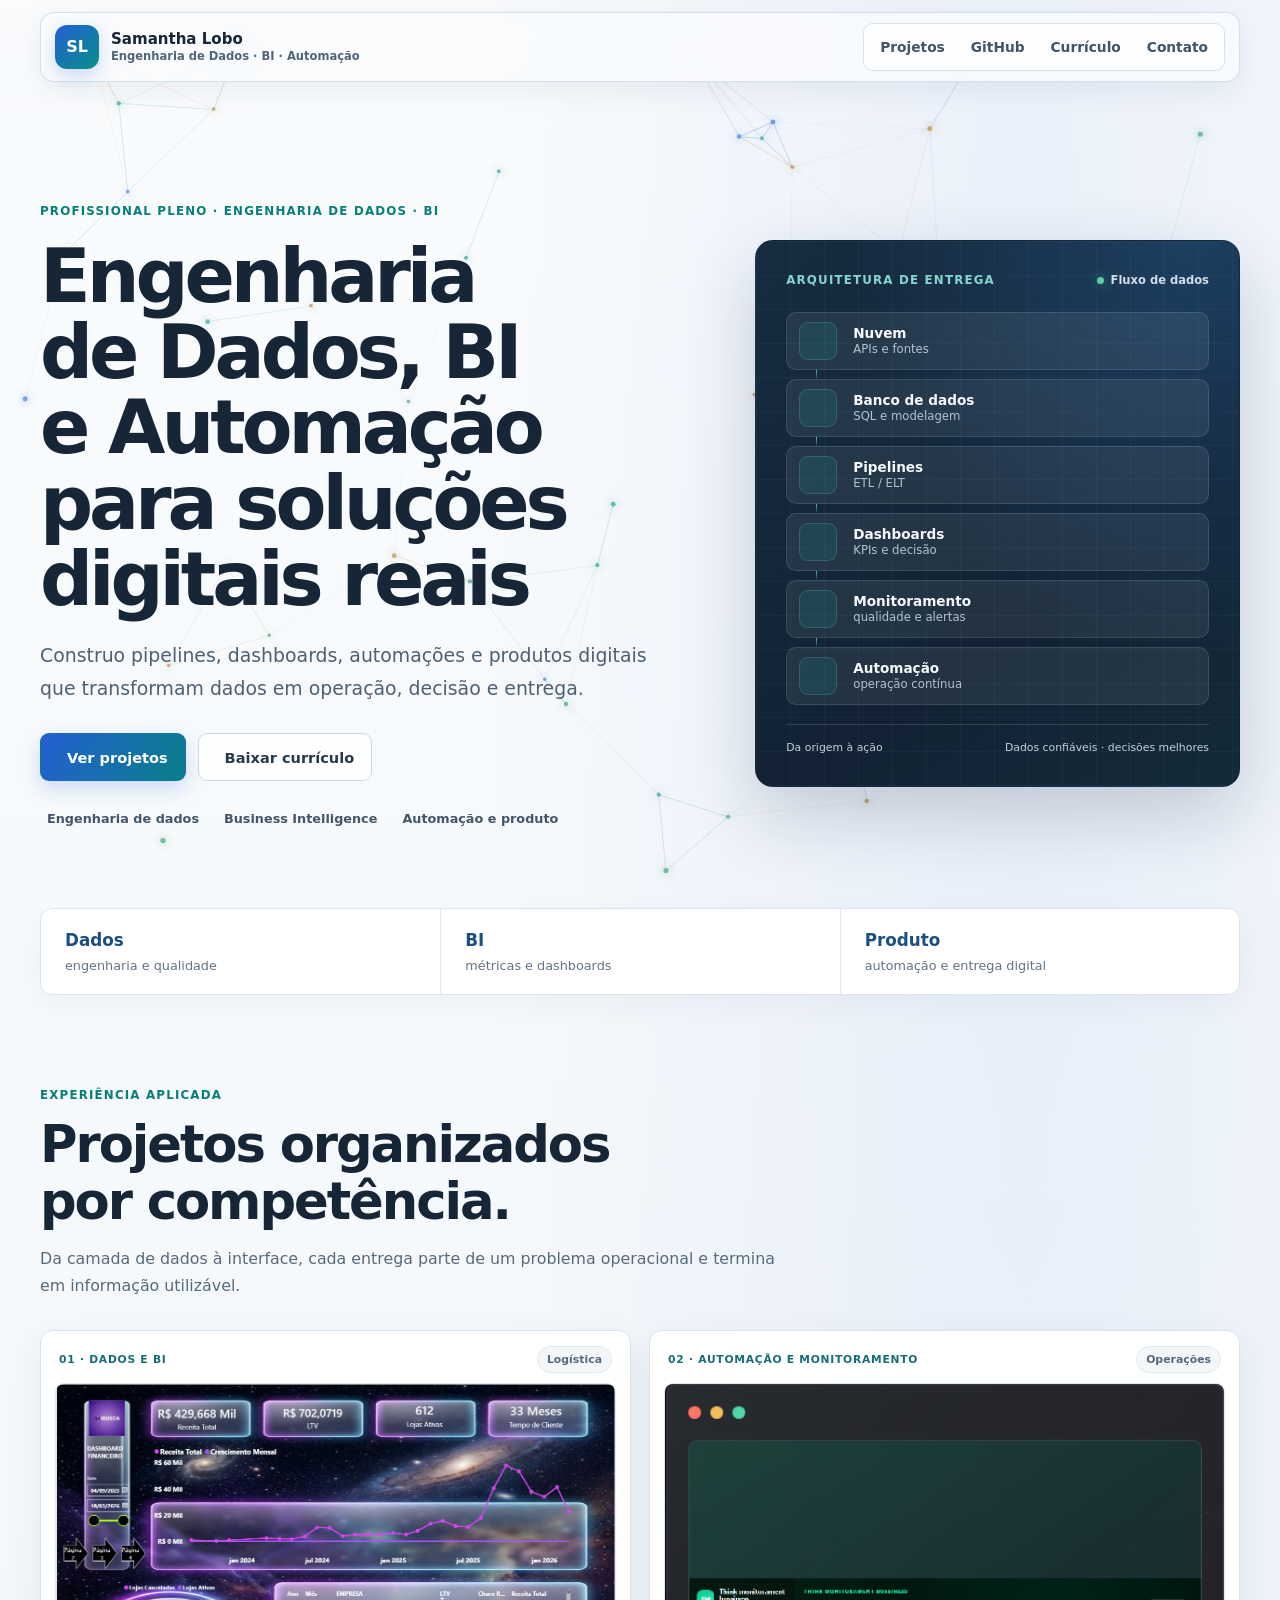
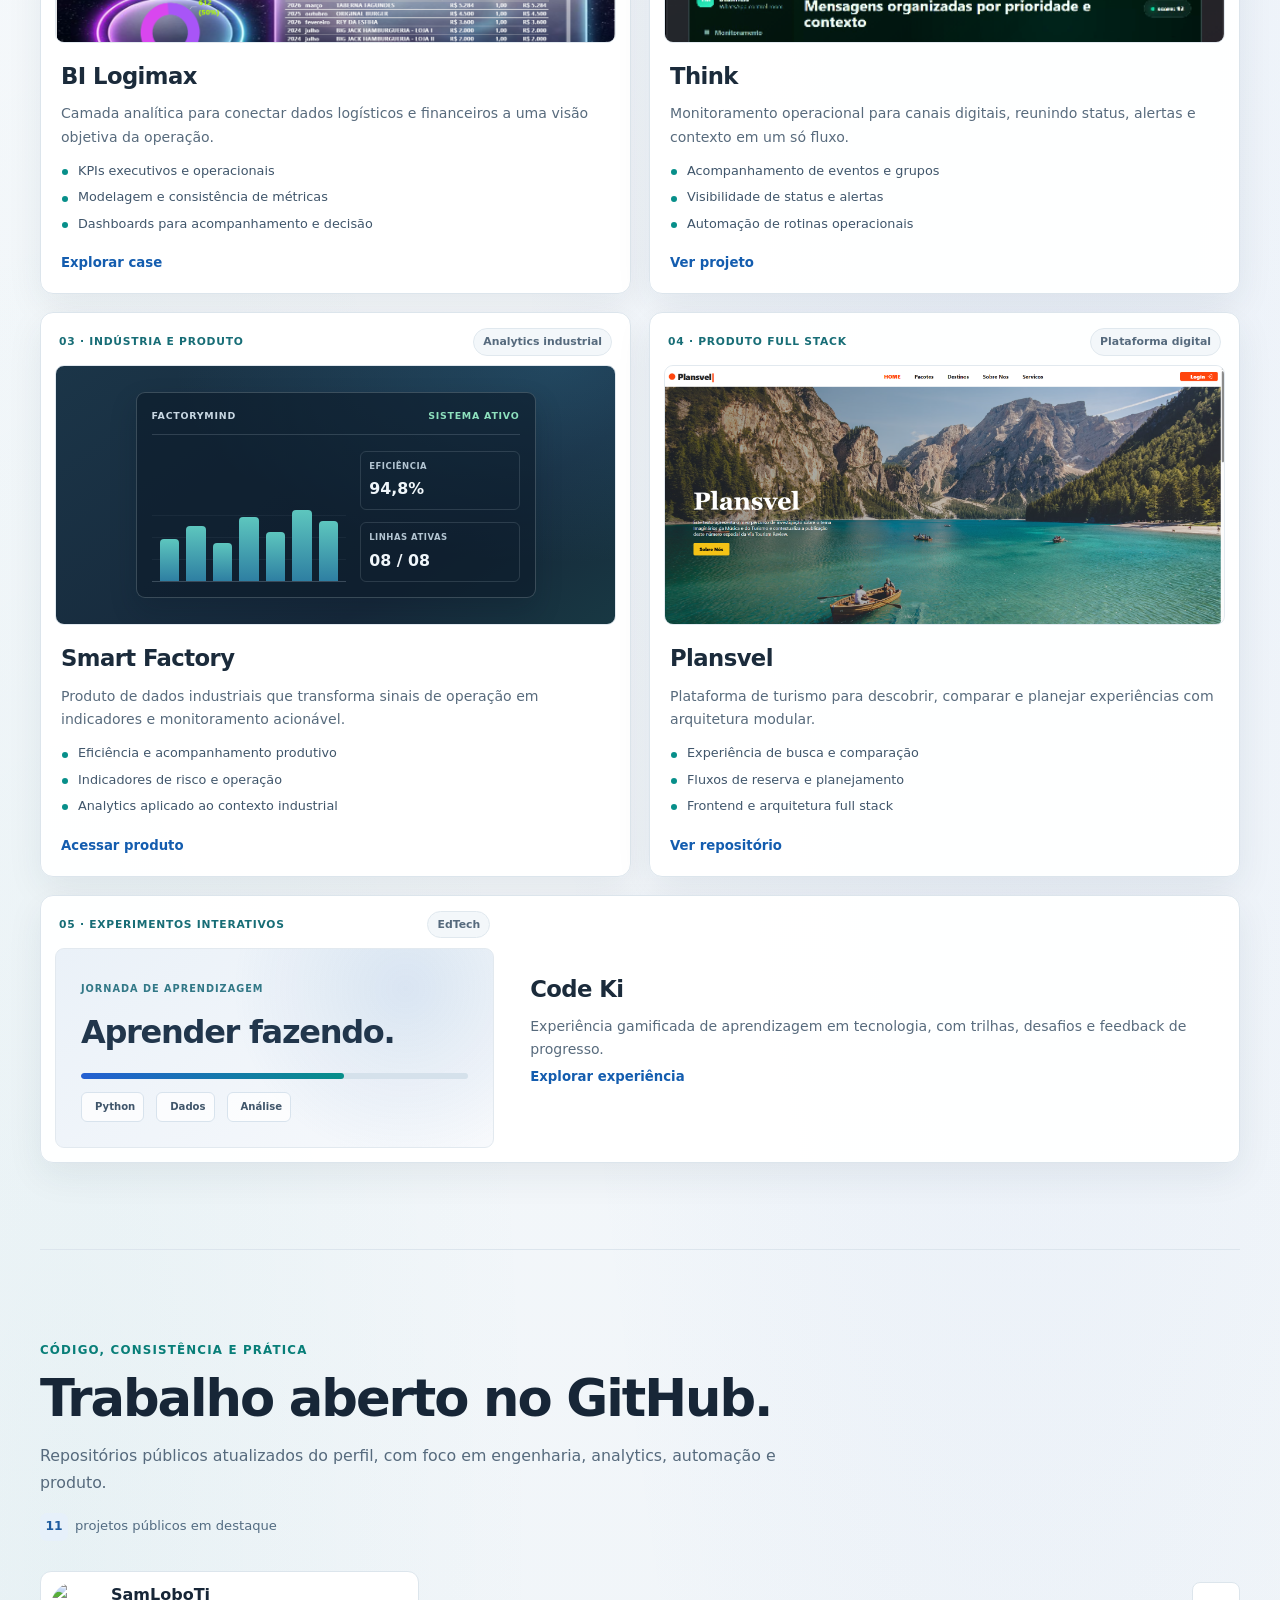
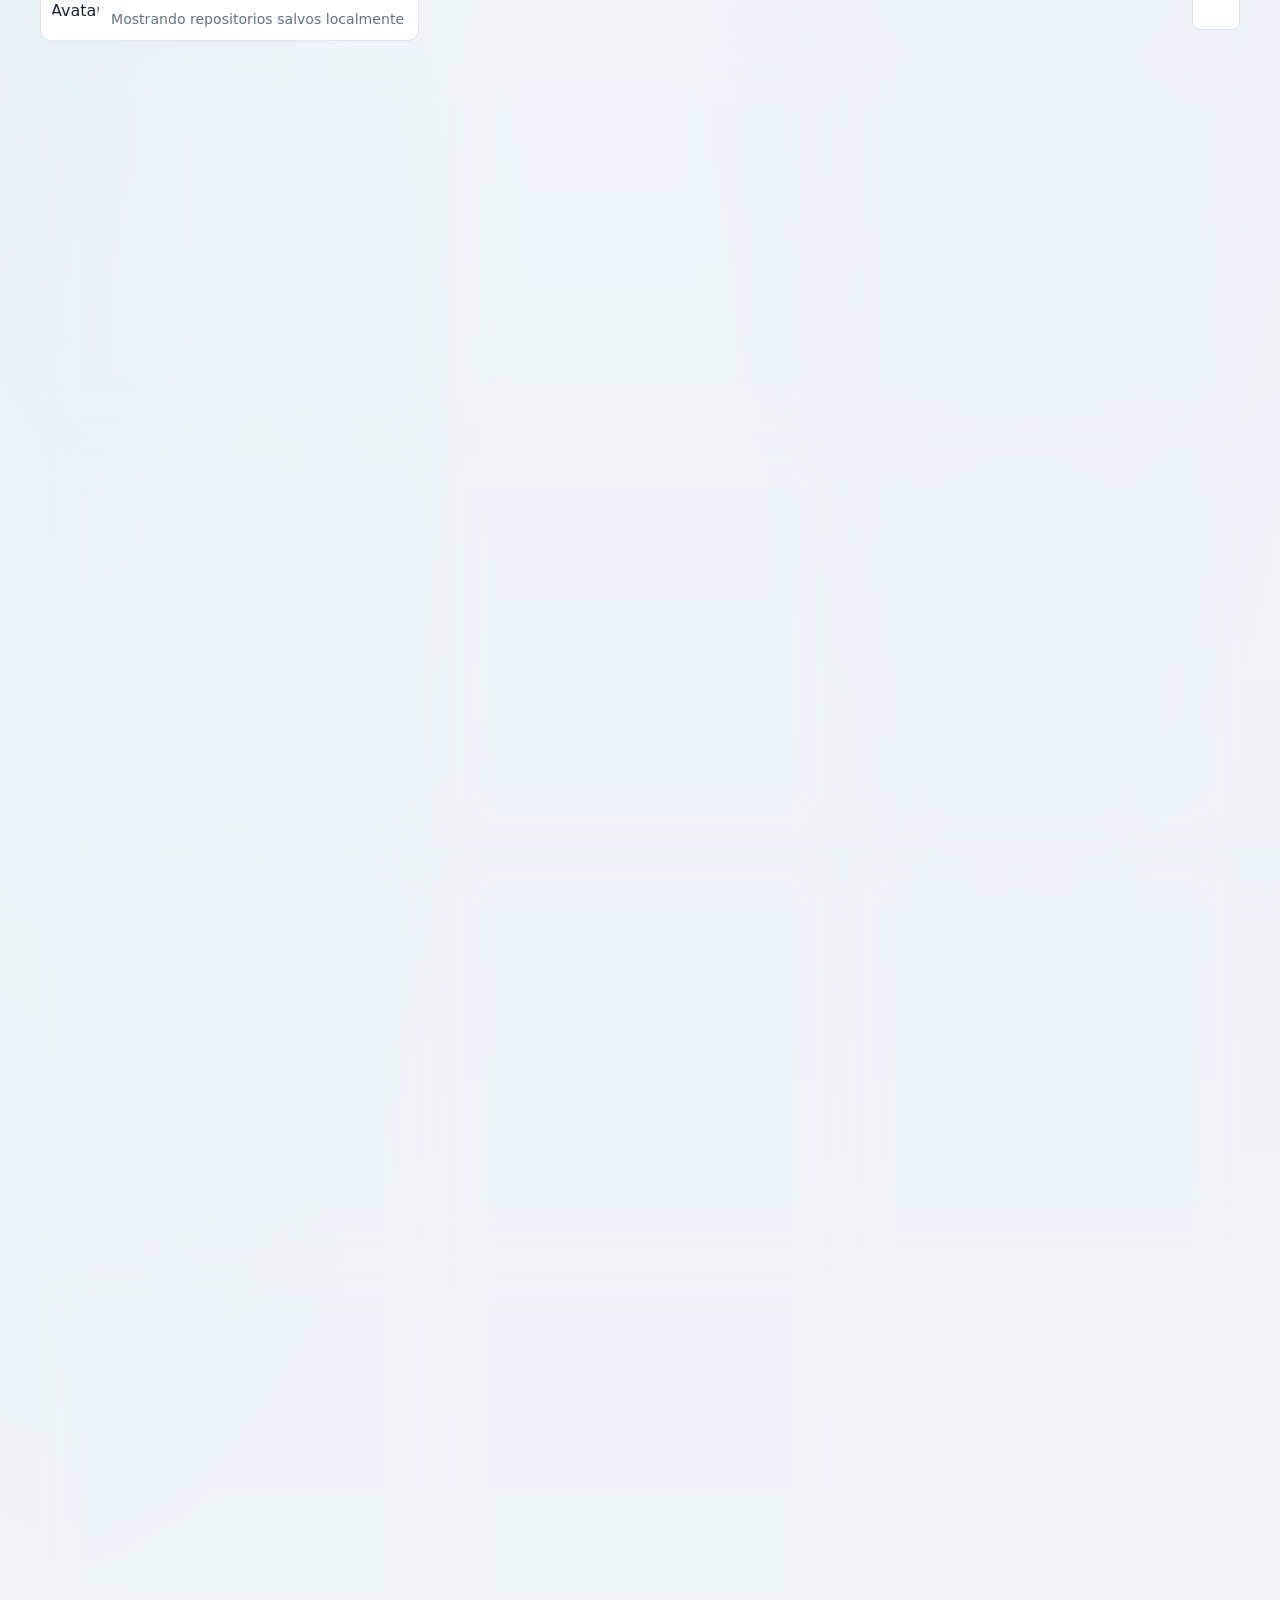
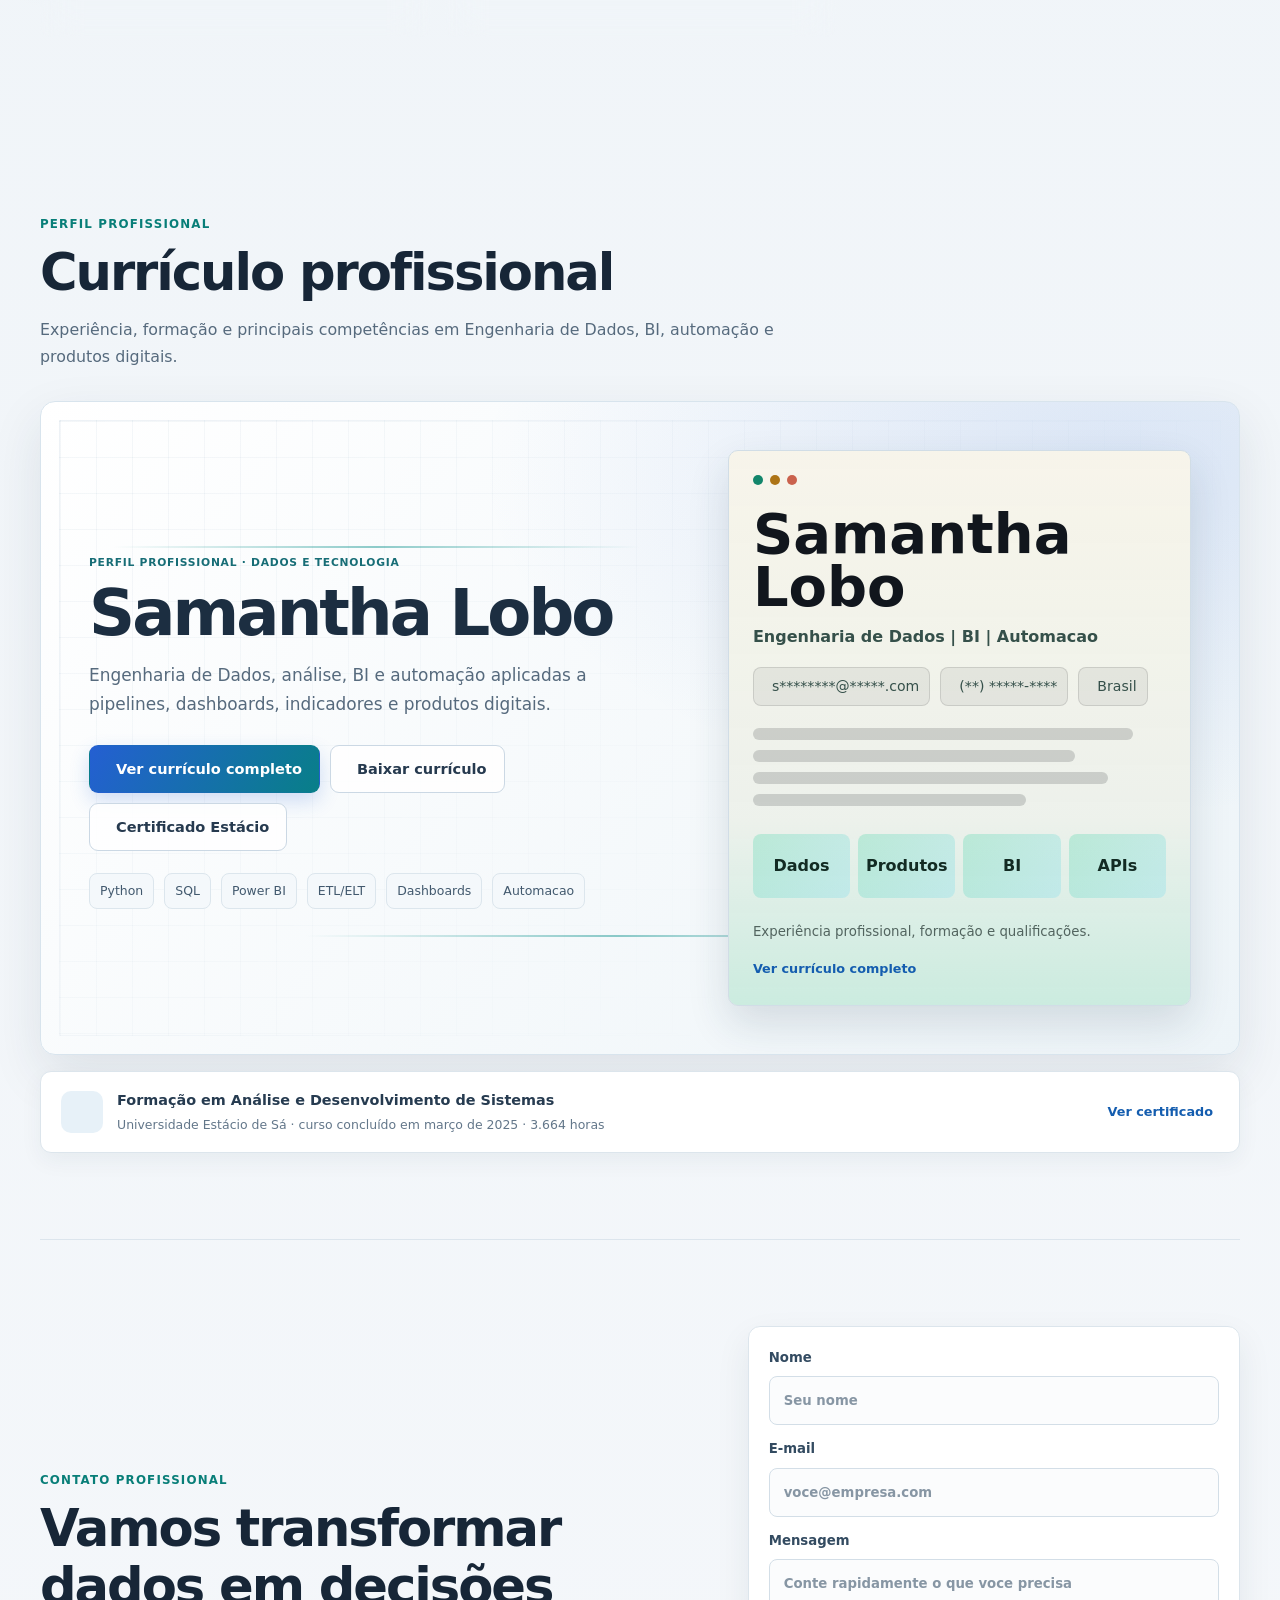
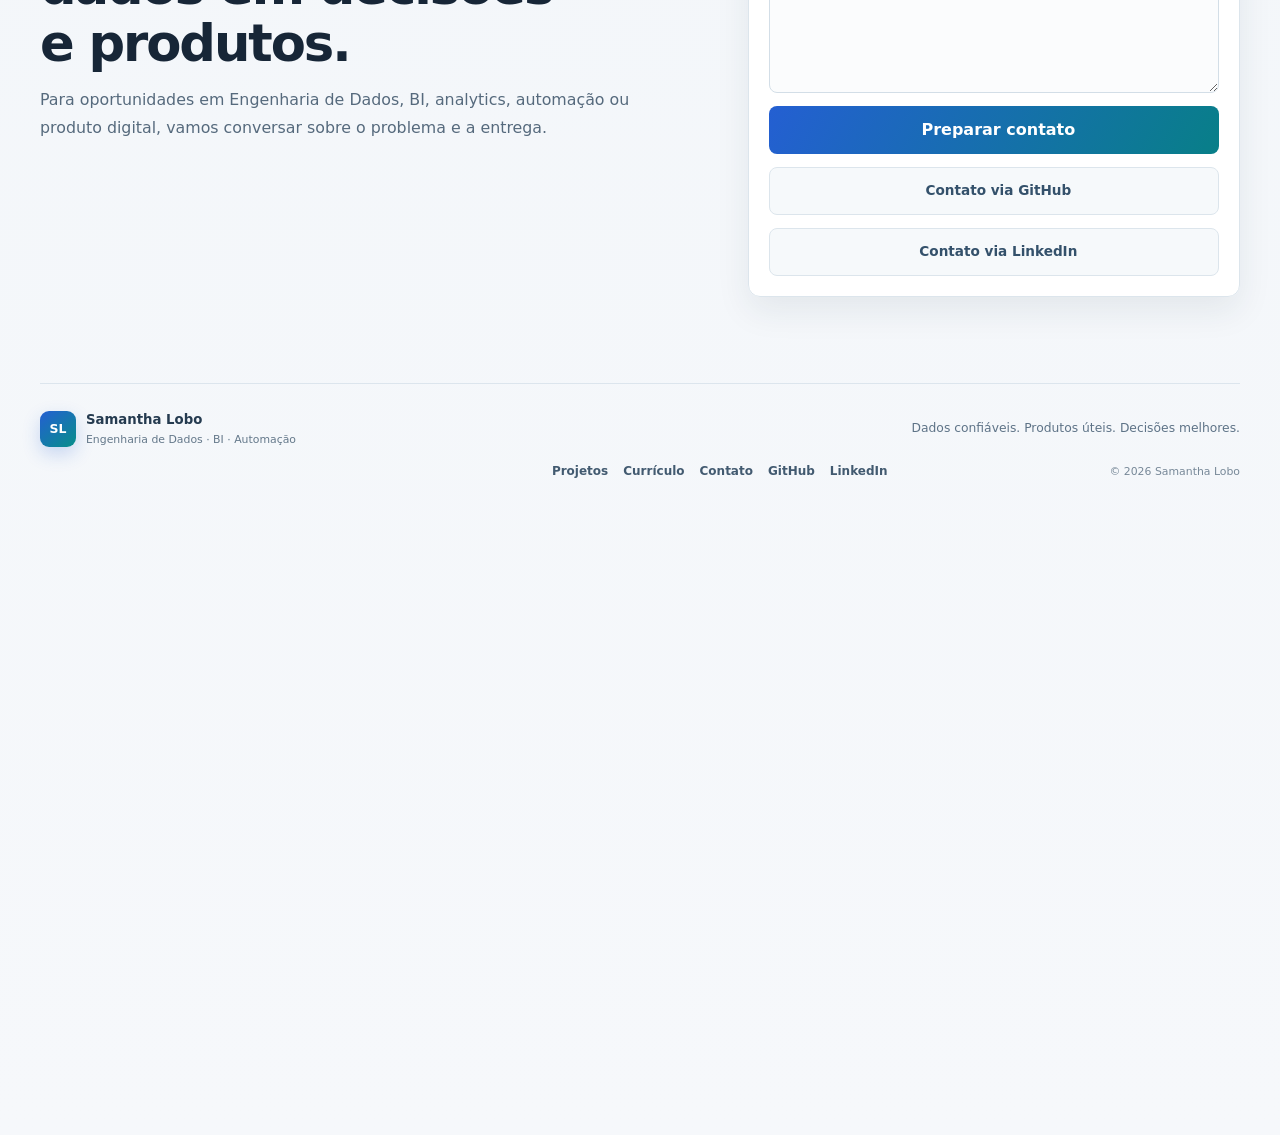
==== commit 2fb3afc7: "Personalize portfolio project artwork Add bespoke covers for projects without artwork and include th" ====
--- a/portifolio/index.html
+++ b/portifolio/index.html
@@ -5,25 +5,21 @@
     <meta name="viewport" content="width=device-width, initial-scale=1.0" />
     <meta
       name="description"
-      content="Portfólio de Samantha Lobo: produtos de Dados, BI, ETL, SQL, Python, automação e aprendizagem gamificada."
+      content="Portfólio de Samantha Lobo: Engenharia de Dados, BI, automação e produtos digitais com foco em operação e decisão."
     />
     <meta name="author" content="SamLoboTi" />
-    <link rel="canonical" href="https://samantha-lobo.pages.dev/#projetos" />
+    <link rel="canonical" href="https://samantha-lobo-d7d.pages.dev/#projetos" />
     <meta property="og:type" content="website" />
     <meta property="og:locale" content="pt_BR" />
-    <meta property="og:title" content="Samantha Lobo | Dados, BI e Engenharia de Dados" />
+    <meta property="og:title" content="Samantha Lobo | Engenharia de Dados, BI e Automação" />
     <meta
       property="og:description"
-      content="Projetos de Dados, BI e Engenharia de Dados: analytics, ETL, qualidade, automação e educação gamificada."
+      content="Pipelines, dashboards, automações e produtos digitais para transformar dados em operação, decisão e entrega."
     />
-    <meta property="og:url" content="https://samantha-lobo.pages.dev/#projetos" />
+    <meta property="og:url" content="https://samantha-lobo-d7d.pages.dev/#projetos" />
     <meta name="twitter:card" content="summary" />
-    <title>Samantha Lobo | Dados, BI e Engenharia de Dados</title>
-    <script>
-      if (window.location.protocol === "file:") {
-        window.location.replace(`https://samantha-lobo.pages.dev/${window.location.hash || "#projetos"}`);
-      }
-    </script>
+    <meta name="theme-color" content="#f3f7fb" />
+    <title>Samantha Lobo | Engenharia de Dados, BI e Automação</title>
     <link rel="preconnect" href="https://api.github.com" />
     <link rel="preconnect" href="https://avatars.githubusercontent.com" />
     <link rel="stylesheet" href="styles.css" />
@@ -36,7 +32,10 @@
     <header class="topbar">
       <a class="brand" href="#inicio" aria-label="Ir para o inicio">
         <span class="brand-mark">SL</span>
-        <span>SamLoboTi</span>
+        <span class="brand-copy">
+          <strong>Samantha Lobo</strong>
+          <small>Engenharia de Dados · BI · Automação</small>
+        </span>
       </a>
 
       <nav class="nav-links" aria-label="Navegacao principal">
@@ -50,359 +49,216 @@
     <main>
       <section id="inicio" class="hero">
         <div class="hero-copy reveal">
-          <span class="eyebrow">Dados, BI e Engenharia de Dados</span>
-          <h1>Transformo dados em decisões, produtos e aprendizagem</h1>
+          <span class="eyebrow">Profissional Pleno · Engenharia de Dados · BI</span>
+          <h1>Engenharia de Dados, BI e Automação para soluções digitais reais</h1>
           <p>
-            Projetos práticos com Python, SQL, Power BI, ETL, qualidade de dados,
-            dashboards e produtos educacionais que conectam tecnologia a problemas reais.
+            Construo pipelines, dashboards, automações e produtos digitais que transformam dados em operação, decisão e entrega.
           </p>
 
           <div class="hero-actions" aria-label="Acoes principais">
-            <a class="primary-action" href="https://samantha-lobo.pages.dev/#projetos">
-              <i data-lucide="sparkles"></i>
+            <a class="primary-action" href="#projetos">
+              <i data-lucide="arrow-down"></i>
               Ver projetos
             </a>
-            <a class="secondary-action" href="https://github.com/SamLoboTi" target="_blank" rel="noreferrer">
-              <i data-lucide="github"></i>
-              GitHub
+            <a class="secondary-action" href="Curriculo_Samantha_Lobo_2026.pdf" download>
+              <i data-lucide="download"></i>
+              Baixar currículo
             </a>
-            <a
-              class="secondary-action"
-              href="https://www.linkedin.com/in/samantha-lobo-ocireu/"
-              target="_blank"
-              rel="noreferrer"
-            >
-              <i data-lucide="linkedin"></i>
-              LinkedIn
-            </a>
-          </div>
-        </div>
-
-        <aside class="hero-stage reveal" aria-label="Previa do portfolio">
-          <div class="device-shell">
-            <div class="device-toolbar">
-              <span></span>
-              <span></span>
-              <span></span>
-            </div>
-            <div class="stage-showcase">
-              <div class="stage-slide video-slide codeki-slide">
-                <video autoplay muted loop playsinline preload="metadata" aria-label="Demonstração da plataforma educacional Code Ki">
-                  <source src="code-ki-game-tour-cinematic-goku.webm" type="video/webm" />
-                </video>
-                <div class="slide-copy">
-                  <span class="panel-label">Game</span>
-                  <strong>Code Ki</strong>
-                  <small>EdTech para formação em Dados</small>
+          </div>
+
+          <div class="hero-proof" aria-label="Áreas de atuação">
+            <span><i data-lucide="database"></i> Engenharia de dados</span>
+            <span><i data-lucide="chart-no-axes-combined"></i> Business Intelligence</span>
+            <span><i data-lucide="workflow"></i> Automação e produto</span>
+          </div>
+        </div>
+
+        <aside class="hero-stage reveal" aria-label="Arquitetura de dados de ponta a ponta">
+          <div class="architecture-card">
+            <div class="architecture-heading">
+              <span class="eyebrow">Arquitetura de entrega</span>
+              <span class="live-indicator">Fluxo de dados</span>
+            </div>
+            <div class="architecture-flow">
+              <article class="architecture-node">
+                <span class="node-icon"><i data-lucide="cloud"></i></span>
+                <strong>Nuvem</strong>
+                <small>APIs e fontes</small>
+              </article>
+              <span class="flow-connector" aria-hidden="true"></span>
+              <article class="architecture-node">
+                <span class="node-icon"><i data-lucide="database"></i></span>
+                <strong>Banco de dados</strong>
+                <small>SQL e modelagem</small>
+              </article>
+              <span class="flow-connector" aria-hidden="true"></span>
+              <article class="architecture-node">
+                <span class="node-icon"><i data-lucide="workflow"></i></span>
+                <strong>Pipelines</strong>
+                <small>ETL / ELT</small>
+              </article>
+              <span class="flow-connector" aria-hidden="true"></span>
+              <article class="architecture-node">
+                <span class="node-icon"><i data-lucide="chart-no-axes-combined"></i></span>
+                <strong>Dashboards</strong>
+                <small>KPIs e decisão</small>
+              </article>
+              <span class="flow-connector" aria-hidden="true"></span>
+              <article class="architecture-node">
+                <span class="node-icon"><i data-lucide="activity"></i></span>
+                <strong>Monitoramento</strong>
+                <small>qualidade e alertas</small>
+              </article>
+              <span class="flow-connector" aria-hidden="true"></span>
+              <article class="architecture-node">
+                <span class="node-icon"><i data-lucide="settings-2"></i></span>
+                <strong>Automação</strong>
+                <small>operação contínua</small>
+              </article>
+            </div>
+            <div class="architecture-footer">
+              <span>Da origem à ação</span>
+              <span>Dados confiáveis · decisões melhores</span>
+            </div>
+          </div>
+        </aside>
+      </section>
+
+      <section class="stats-strip reveal" aria-label="Resumo profissional">
+        <div>
+          <strong>Dados</strong>
+          <span>engenharia e qualidade</span>
+        </div>
+        <div>
+          <strong>BI</strong>
+          <span>métricas e dashboards</span>
+        </div>
+        <div>
+          <strong>Produto</strong>
+          <span>automação e entrega digital</span>
+        </div>
+      </section>
+
+      <section id="projetos" class="section-block">
+        <div class="section-heading reveal">
+          <span class="eyebrow">Experiência aplicada</span>
+          <h2>Projetos organizados por competência.</h2>
+          <p>Da camada de dados à interface, cada entrega parte de um problema operacional e termina em informação utilizável.</p>
+        </div>
+
+        <div class="competency-grid">
+          <article class="competency-card competency-featured reveal">
+            <div class="project-card-top">
+              <span class="project-type">01 · Dados e BI</span>
+              <span class="project-badge">Logística</span>
+            </div>
+            <figure class="project-visual">
+              <img src="assets/mibusca-powerbi/dashboard-financeiro.png" alt="Dashboard Power BI com indicadores financeiros e operacionais" loading="lazy" />
+            </figure>
+            <div class="project-card-copy">
+              <h3>BI Logimax</h3>
+              <p>Camada analítica para conectar dados logísticos e financeiros a uma visão objetiva da operação.</p>
+              <ul>
+                <li>KPIs executivos e operacionais</li>
+                <li>Modelagem e consistência de métricas</li>
+                <li>Dashboards para acompanhamento e decisão</li>
+              </ul>
+              <a class="project-link" href="https://github.com/SamLoboTi/PROJETO-ERP-WMS-TMS" target="_blank" rel="noreferrer">
+                Explorar case <i data-lucide="arrow-up-right"></i>
+              </a>
+            </div>
+          </article>
+
+          <article class="competency-card reveal">
+            <div class="project-card-top">
+              <span class="project-type">02 · Automação e Monitoramento</span>
+              <span class="project-badge">Operações</span>
+            </div>
+            <figure class="project-visual">
+              <img src="think-hero-poster.png" alt="Painel do Think para monitoramento operacional e mensagens" loading="lazy" />
+            </figure>
+            <div class="project-card-copy">
+              <h3>Think</h3>
+              <p>Monitoramento operacional para canais digitais, reunindo status, alertas e contexto em um só fluxo.</p>
+              <ul>
+                <li>Acompanhamento de eventos e grupos</li>
+                <li>Visibilidade de status e alertas</li>
+                <li>Automação de rotinas operacionais</li>
+              </ul>
+              <a class="project-link" href="https://github.com/SamLoboTi/AUTOMACAO-Think-BUSINESS-whatssap" target="_blank" rel="noreferrer">
+                Ver projeto <i data-lucide="arrow-up-right"></i>
+              </a>
+            </div>
+          </article>
+
+          <article class="competency-card reveal">
+            <div class="project-card-top">
+              <span class="project-type">03 · Indústria e Produto</span>
+              <span class="project-badge">Analytics industrial</span>
+            </div>
+            <figure class="project-visual project-visual-factory" aria-label="Visual de indicadores de operação industrial">
+              <div class="factory-dashboard">
+                <div class="factory-dashboard-head"><span>FACTORYMIND</span><span><i data-lucide="activity"></i> SISTEMA ATIVO</span></div>
+                <div class="factory-dashboard-body">
+                  <div class="factory-chart"><span></span><span></span><span></span><span></span><span></span><span></span><span></span></div>
+                  <div class="factory-metrics"><span><small>EFICIÊNCIA</small><strong>94,8%</strong></span><span><small>LINHAS ATIVAS</small><strong>08 / 08</strong></span></div>
                 </div>
               </div>
-
-              <div class="stage-slide video-slide think-slide">
-                <video
-                  autoplay
-                  muted
-                  loop
-                  playsinline
-                  preload="metadata"
-                  poster="think-hero-poster.png"
-                  aria-label="Demo em video do projeto Think"
-                >
-                  <source src="think-dashboard-demo-seguro.webm" type="video/webm" />
-                </video>
-                <div class="slide-copy">
-                  <span class="panel-label">Business</span>
-                  <strong>Think</strong>
-                  <small>monitoramento e automacao</small>
-                </div>
+            </figure>
+            <div class="project-card-copy">
+              <h3>Smart Factory</h3>
+              <p>Produto de dados industriais que transforma sinais de operação em indicadores e monitoramento acionável.</p>
+              <ul>
+                <li>Eficiência e acompanhamento produtivo</li>
+                <li>Indicadores de risco e operação</li>
+                <li>Analytics aplicado ao contexto industrial</li>
+              </ul>
+              <a class="project-link" href="https://smart-factory-seven.vercel.app" target="_blank" rel="noreferrer">
+                Acessar produto <i data-lucide="arrow-up-right"></i>
+              </a>
+            </div>
+          </article>
+
+          <article class="competency-card reveal">
+            <div class="project-card-top">
+              <span class="project-type">04 · Produto Full Stack</span>
+              <span class="project-badge">Plataforma digital</span>
+            </div>
+            <figure class="project-visual">
+              <img src="plansvel-home.png" alt="Página inicial da plataforma Plansvel" loading="lazy" />
+            </figure>
+            <div class="project-card-copy">
+              <h3>Plansvel</h3>
+              <p>Plataforma de turismo para descobrir, comparar e planejar experiências com arquitetura modular.</p>
+              <ul>
+                <li>Experiência de busca e comparação</li>
+                <li>Fluxos de reserva e planejamento</li>
+                <li>Frontend e arquitetura full stack</li>
+              </ul>
+              <a class="project-link" href="https://github.com/SamLoboTi/modular-com-Clean-Architecture-simplificada" target="_blank" rel="noreferrer">
+                Ver repositório <i data-lucide="arrow-up-right"></i>
+              </a>
+            </div>
+          </article>
+
+          <article class="competency-card competency-compact reveal">
+            <div class="project-card-top">
+              <span class="project-type">05 · Experimentos Interativos</span>
+              <span class="project-badge">EdTech</span>
+            </div>
+            <figure class="project-visual project-visual-learning" aria-label="Visualização de uma jornada de aprendizagem interativa">
+              <div class="learning-interface">
+                <span class="learning-kicker">JORNADA DE APRENDIZAGEM</span>
+                <strong>Aprender fazendo.</strong>
+                <div class="learning-progress"><span></span></div>
+                <div class="learning-steps"><span><i data-lucide="code-xml"></i> Python</span><span><i data-lucide="database"></i> Dados</span><span><i data-lucide="chart-no-axes-combined"></i> Análise</span></div>
               </div>
-
-              <div class="stage-slide panels-slide">
-                <div class="live-grid">
-                  <div class="live-panel tall">
-                    <span class="panel-label">BI</span>
-                    <strong>Logimax</strong>
-                    <small>dados, KPIs e operacao</small>
-                  </div>
-                  <div class="live-panel">
-                    <span class="panel-label">App</span>
-                    <strong>Smart Factory</strong>
-                    <small>monitoramento</small>
-                  </div>
-                  <div class="live-panel">
-                    <span class="panel-label">Game</span>
-                    <strong>Experimentos</strong>
-                    <small>interfaces interativas</small>
-                  </div>
-                </div>
-              </div>
-            </div>
-          </div>
-        </aside>
-      </section>
-
-      <section class="stats-strip reveal" aria-label="Resumo profissional">
-        <div>
-          <strong id="repo-count">9</strong>
-          <span>repositorios publicos</span>
-        </div>
-        <div>
-          <strong>20 mil+</strong>
-          <span>desafios educacionais no Code Ki</span>
-        </div>
-        <div>
-          <strong>Data Products</strong>
-          <span>analytics, engenharia e automação</span>
-        </div>
-      </section>
-
-      <section id="projetos" class="section-block">
-        <div class="section-heading reveal">
-          <span class="eyebrow">Projetos em destaque</span>
-          <h2>Produtos de Dados que unem engenharia, análise e impacto</h2>
-        </div>
-
-        <div class="featured-grid">
-          <article class="preview-card preview-card-wide reveal accent-preview">
-            <a
-              class="preview-frame image-preview"
-              href="marketing-pyspark-dashboard.html"
-              target="_blank"
-              rel="noreferrer"
-              aria-label="Abrir dashboard do projeto Marketing Analytics com PySpark"
-            >
-              <img
-                src="marketing-pyspark-workspace.png"
-                alt="Projeto Marketing Analytics com PySpark apresentado em um workspace de dados"
-                loading="lazy"
-              />
-              <div class="preview-fallback">
-                <i data-lucide="bar-chart-3"></i>
-                <span>Abrir dashboard</span>
-              </div>
-            </a>
-            <div class="card-copy">
-              <span class="project-type">Engenharia de Dados / Marketing Analytics</span>
-              <h3>Marketing Analytics com PySpark</h3>
-              <p>
-                O case começou com uma pergunta simples: estamos enviando muitos e-mails, mas eles realmente geram resultado?
-                Eu conectei clientes, campanhas, interações e vendas para separar abertura de conversão e receita.
-              </p>
-              <ul class="project-highlights" aria-label="Destaques do projeto Marketing Analytics">
-                <li><strong>Problema real:</strong> dados separados e métricas sem uma visão única da jornada.</li>
-                <li><strong>Prioridade:</strong> garantir qualidade e conectar contato, clique, compra e receita.</li>
-                <li><strong>Entrega:</strong> PySpark, CSV/Parquet, testes, gráficos e dashboard interativo.</li>
-              </ul>
-              <a href="marketing-pyspark-dashboard.html" target="_blank" rel="noreferrer">
-                Explorar dashboard <i data-lucide="bar-chart-3"></i>
-              </a>
-              <a href="https://github.com/SamLoboTi/Marketing-Analytics-com-PySpark" target="_blank" rel="noreferrer">
-                Ver código no GitHub <i data-lucide="github"></i>
-              </a>
-            </div>
-          </article>
-
-          <article class="preview-card preview-card-wide reveal powerbi-card">
-            <a
-              class="preview-frame image-preview powerbi-preview"
-              href="assets/mibusca-powerbi/README.md"
-              target="_blank"
-              rel="noreferrer"
-              aria-label="Abrir case do dashboard Power BI MiBusca"
-            >
-              <img
-                src="assets/mibusca-powerbi/dashboard-financeiro.png"
-                alt="Dashboard financeiro Power BI MiBusca com receita total, LTV, lojas ativas e tempo de cliente"
-                loading="lazy"
-              />
-              <div class="powerbi-thumbs" aria-hidden="true">
-                <img src="assets/mibusca-powerbi/performance-vendas.png" alt="" loading="lazy" />
-                <img src="assets/mibusca-powerbi/operacao-sucesso-cliente.png" alt="" loading="lazy" />
-                <img src="assets/mibusca-powerbi/crescimento-clientes.png" alt="" loading="lazy" />
-              </div>
-              <div class="preview-fallback">
-                <i data-lucide="bar-chart-3"></i>
-                <span>Abrir case</span>
-              </div>
-            </a>
-            <div class="card-copy">
-              <span class="project-type">Power BI / Customer Success Analytics</span>
-              <h3>MiBusca - Crescimento, Vendas e Financeiro</h3>
-              <p>
-                Dashboard Power BI para acompanhar crescimento de clientes, receita, contratos,
-                carteira, fidelidade e performance comercial em uma navegacao executiva por area.
-              </p>
-              <ul class="project-highlights" aria-label="Destaques do projeto Power BI MiBusca">
-                <li><strong>KPIs:</strong> Receita Total, LTV, Lojas Ativas, Ticket Medio, Contratos Fechados e Faturamento Atual.</li>
-                <li><strong>Modelo:</strong> tabelas de dados, calendario e camada de medidas DAX para churn, retencao e crescimento.</li>
-                <li><strong>Entrega:</strong> paginas para financeiro, vendas, sucesso do cliente e crescimento da base.</li>
-              </ul>
-              <a href="assets/mibusca-powerbi/README.md" target="_blank" rel="noreferrer">
-                Ver documentacao do case <i data-lucide="file-text"></i>
-              </a>
-              <a href="assets/mibusca-powerbi/dashboard-financeiro.png" target="_blank" rel="noreferrer">
-                Abrir imagem principal <i data-lucide="image"></i>
-              </a>
-            </div>
-          </article>
-
-          <article class="preview-card reveal">
-            <button
-              class="preview-frame preview-trigger"
-              type="button"
-              data-video-src="code-ki-game-tour-cinematic-goku.webm"
-              data-video-title="Code Ki"
-              aria-label="Abrir demonstração da plataforma educacional Code Ki"
-            >
-              <video autoplay muted loop playsinline preload="metadata" aria-label="Code Ki, plataforma gamificada para aprendizagem em Dados">
-                <source src="code-ki-game-tour-cinematic-goku.webm" type="video/webm" />
-              </video>
-              <div class="preview-fallback">
-                <i data-lucide="external-link"></i>
-                <span>Abrir preview</span>
-              </div>
-            </button>
-            <div class="card-copy">
-              <span class="project-type">EdTech / Data Product</span>
-              <h3>Code Ki — Arena TEC</h3>
-              <p>
-                Plataforma gamificada para formação em Dados, com trilhas de Python e SQL,
-                20 mil desafios estruturados, progresso, dashboards e automação.
-              </p>
-              <a href="https://github.com/SamLoboTi/Code-ki-ARENA-TEC---GAMEPLAY-" target="_blank" rel="noreferrer">
-                Ver produto e dados <i data-lucide="arrow-up-right"></i>
-              </a>
-            </div>
-          </article>
-
-          <article class="preview-card preview-card-wide reveal">
-            <a
-              class="preview-frame image-preview"
-              href="https://github.com/SamLoboTi/PROJETO-ERP-WMS-TMS"
-              target="_blank"
-              rel="noreferrer"
-              aria-label="Abrir projeto LogiMAX"
-            >
-              <img src="https://raw.githubusercontent.com/SamLoboTi/PROJETO-ERP-WMS-TMS/main/assets/logimax-marketing-banner.png" alt="Dashboard analítico LogiMAX" loading="lazy" />
-              <div class="preview-fallback">
-                <i data-lucide="bar-chart-3"></i>
-                <span>Abrir case</span>
-              </div>
-            </a>
-            <div class="card-copy">
-              <span class="project-type">Analytics / BI Logístico</span>
-              <h3>LogiMAX — ERP, WMS e TMS</h3>
-              <p>
-                Integração de fontes logísticas, KPIs executivos, revisão de regras de negócio,
-                qualidade de dados, APIs e CI/CD para decisões confiáveis.
-              </p>
-              <a href="https://github.com/SamLoboTi/PROJETO-ERP-WMS-TMS" target="_blank" rel="noreferrer">
-                Ver case analítico <i data-lucide="arrow-up-right"></i>
-              </a>
-            </div>
-          </article>
-
-          <article class="preview-card reveal accent-preview">
-            <div class="generated-preview" aria-hidden="true">
-              <div class="factory-line"></div>
-              <div class="chart-stack">
-                <span style="--h: 35%"></span>
-                <span style="--h: 58%"></span>
-                <span style="--h: 76%"></span>
-                <span style="--h: 92%"></span>
-              </div>
-              <div class="status-node one"></div>
-              <div class="status-node two"></div>
-              <div class="status-node three"></div>
-            </div>
-            <div class="card-copy">
-              <span class="project-type">Engenharia de Dados / ETL</span>
-              <h3>Pipeline ETL CARDmoney</h3>
-              <p>Extração via API, tratamento com Python e Pandas, carga SQL e validação analítica no Databricks.</p>
-              <a href="https://github.com/SamLoboTi/Projeto-ETL" target="_blank" rel="noreferrer">
-                Ver pipeline <i data-lucide="arrow-up-right"></i>
-              </a>
-            </div>
-          </article>
-
-          <article class="preview-card reveal">
-            <button
-              class="preview-frame preview-trigger"
-              type="button"
-              data-video-src="think-dashboard-demo-seguro.webm"
-              data-video-title="Think"
-              aria-label="Abrir preview em video do projeto Think"
-            >
-              <video
-                autoplay
-                muted
-                loop
-                playsinline
-                preload="metadata"
-                poster="think-hero-poster.png"
-                aria-label="Capa em video do projeto Think"
-              >
-                <source src="think-dashboard-demo-seguro.webm" type="video/webm" />
-              </video>
-              <div class="preview-fallback">
-                <i data-lucide="external-link"></i>
-                <span>Abrir preview</span>
-              </div>
-            </button>
-            <div class="card-copy">
-              <span class="project-type">Automação / Monitoramento</span>
-              <h3>Think Business</h3>
-              <p>Monitoramento operacional para WhatsApp Business, com alertas, dashboard e automação de fluxos.</p>
-              <a href="think-dashboard-demo-seguro.webm" target="_blank" rel="noreferrer">
-                Abrir video demo <i data-lucide="monitor-play"></i>
-              </a>
-            </div>
-          </article>
-
-          <article class="preview-card reveal accent-preview">
-            <div class="generated-preview" aria-hidden="true">
-              <div class="factory-line"></div>
-              <div class="chart-stack">
-                <span style="--h: 72%"></span>
-                <span style="--h: 44%"></span>
-                <span style="--h: 88%"></span>
-                <span style="--h: 58%"></span>
-              </div>
-              <div class="status-node one"></div>
-              <div class="status-node two"></div>
-              <div class="status-node three"></div>
-            </div>
-            <div class="card-copy">
-              <span class="project-type">Dados Industriais / IA</span>
-              <h3>FactoryMind AI</h3>
-              <p>Monitoramento industrial com dados operacionais, dashboard, Python, APIs e recursos de análise preditiva.</p>
-              <a href="https://smart-factory-seven.vercel.app" target="_blank" rel="noreferrer">
-                Acessar deploy <i data-lucide="arrow-up-right"></i>
-              </a>
-            </div>
-          </article>
-
-          <article class="preview-card preview-card-wide reveal">
-            <a
-              class="preview-frame image-preview"
-              href="https://github.com/SamLoboTi/modular-com-Clean-Architecture-simplificada"
-              target="_blank"
-              rel="noreferrer"
-              aria-label="Abrir repositorio do projeto Plansvel"
-            >
-              <img src="plansvel-home.png" alt="Preview da Home Plansvel" loading="lazy" />
-              <div class="preview-fallback">
-                <i data-lucide="github"></i>
-                <span>Abrir README</span>
-              </div>
-            </a>
-            <div class="card-copy">
-              <span class="project-type">Produto Digital / Arquitetura</span>
-              <h3>Plansvel</h3>
-              <p>
-                Plataforma de turismo para busca, comparacao e reserva de hoteis, voos, pacotes e experiencias.
-              </p>
-              <a href="https://github.com/SamLoboTi/modular-com-Clean-Architecture-simplificada" target="_blank" rel="noreferrer">
-                Ver repositorio <i data-lucide="arrow-up-right"></i>
+            </figure>
+            <div class="project-card-copy">
+              <h3>Code Ki</h3>
+              <p>Experiência gamificada de aprendizagem em tecnologia, com trilhas, desafios e feedback de progresso.</p>
+              <a class="project-link" href="https://code-ki-arena-tec.pages.dev" target="_blank" rel="noreferrer">
+                Explorar experiência <i data-lucide="arrow-up-right"></i>
               </a>
             </div>
           </article>
@@ -411,9 +267,10 @@
 
       <section id="github" class="section-block github-section">
         <div class="section-heading reveal">
-          <span class="eyebrow">GitHub conectado</span>
-          <h2>Repositorios recentes de SamLoboTi</h2>
-          <p>Os cards abaixo tentam atualizar automaticamente pelo GitHub publico.</p>
+          <span class="eyebrow">Código, consistência e prática</span>
+          <h2>Trabalho aberto no GitHub.</h2>
+          <p>Repositórios públicos atualizados do perfil, com foco em engenharia, analytics, automação e produto.</p>
+          <p class="repo-count-note"><strong id="repo-count">9</strong> projetos públicos em destaque</p>
         </div>
 
         <div class="repo-toolbar reveal">
@@ -425,7 +282,7 @@
             </div>
           </div>
           <a class="icon-link" href="https://github.com/SamLoboTi" target="_blank" rel="noreferrer" aria-label="Abrir GitHub">
-            <i data-lucide="github"></i>
+            <i data-lucide="external-link"></i>
           </a>
         </div>
 
@@ -435,11 +292,11 @@
       <section id="curriculo" class="section-block resume-section">
         <div class="section-heading reveal">
           <span class="eyebrow">Perfil profissional</span>
-          <h2>Currículo para recrutadores</h2>
-          <p>Versao em destaque no portfolio, com preview visual e dados sensiveis mascarados na pagina.</p>
-        </div>
-
-        <article class="resume-spotlight reveal" aria-label="Currículo de Samantha Lobo">
+          <h2><a class="resume-heading-link" href="curriculo.html">Currículo profissional</a></h2>
+          <p>Experiência, formação e principais competências em Engenharia de Dados, BI, automação e produtos digitais.</p>
+        </div>
+
+        <article class="resume-spotlight reveal" aria-label="Curriculo de Samantha Lobo">
           <div class="resume-ambient" aria-hidden="true">
             <span></span>
             <span></span>
@@ -447,30 +304,33 @@
           </div>
 
           <div class="resume-copy">
-            <span class="project-type">Currículo ATS 2026</span>
+            <span class="project-type">Perfil profissional · Dados e tecnologia</span>
             <h3>Samantha Lobo</h3>
             <p>
-              Análise de Dados, BI e Engenharia de Dados aplicadas a pipelines,
-              dashboards, qualidade, indicadores e produtos orientados a dados.
+              Engenharia de Dados, análise, BI e automação aplicadas a pipelines, dashboards, indicadores e produtos digitais.
             </p>
 
-            <div class="resume-actions" aria-label="Acoes do curriculo">
+            <div class="resume-actions" aria-label="Ações do currículo">
+              <a class="primary-action" href="curriculo.html">
+                <i data-lucide="user-round-search"></i>
+                Ver currículo completo
+              </a>
               <a
-                class="primary-action"
-                href="Curriculo_Samantha_Lobo_Dados_BI_2026.pdf"
+                class="secondary-action"
+                href="Curriculo_Samantha_Lobo_2026.pdf"
                 download
               >
                 <i data-lucide="download"></i>
-                Baixar curriculo
+                Baixar currículo
               </a>
               <a
                 class="secondary-action"
-                href="Curriculo_Samantha_Lobo_Dados_BI_2026.pdf"
+                href="assets/documentos/Declaracao_Conclusao_Analise_Desenvolvimento_Sistemas_Estacio.pdf"
                 target="_blank"
                 rel="noreferrer"
               >
-                <i data-lucide="file-text"></i>
-                Abrir PDF
+                <i data-lucide="graduation-cap"></i>
+                Certificado Estácio
               </a>
             </div>
 
@@ -484,7 +344,7 @@
             </div>
           </div>
 
-          <div class="resume-document-preview" aria-label="Preview do curriculo com dados sensiveis mascarados">
+          <a class="resume-document-preview" href="curriculo.html" aria-label="Abrir currículo profissional completo">
             <div class="paper-top">
               <span></span>
               <span></span>
@@ -509,18 +369,28 @@
               <strong>BI</strong>
               <strong>APIs</strong>
             </div>
-            <small>Preview protegido: somente contato e localizacao aparecem mascarados.</small>
-          </div>
+            <small>Experiência profissional, formação e qualificações.</small>
+            <span class="paper-open-link">Ver currículo completo <i data-lucide="arrow-up-right"></i></span>
+          </a>
         </article>
+        <div class="education-proof reveal">
+          <span class="education-icon"><i data-lucide="graduation-cap"></i></span>
+          <div>
+            <strong>Formação em Análise e Desenvolvimento de Sistemas</strong>
+            <span>Universidade Estácio de Sá · curso concluído em março de 2025 · 3.664 horas</span>
+          </div>
+          <a href="assets/documentos/Declaracao_Conclusao_Analise_Desenvolvimento_Sistemas_Estacio.pdf" target="_blank" rel="noreferrer">
+            Ver certificado <i data-lucide="arrow-up-right"></i>
+          </a>
+        </div>
       </section>
 
       <section id="contato" class="contact-section">
         <div class="contact-copy reveal">
           <span class="eyebrow">Contato profissional</span>
-          <h2>Vamos transformar dados em decisões e produtos</h2>
+          <h2>Vamos transformar dados em decisões e produtos.</h2>
           <p>
-            Fale sobre oportunidades em Dados, BI e Engenharia de Dados, projetos analíticos
-            ou colaborações. O formulário prepara uma mensagem profissional para envio.
+            Para oportunidades em Engenharia de Dados, BI, analytics, automação ou produto digital, vamos conversar sobre o problema e a entrega.
           </p>
         </div>
 
@@ -547,25 +417,31 @@
           </a>
           <a
             class="github-contact"
-            href="https://www.linkedin.com/in/samantha-lobo-ocireu/"
+            href="https://www.linkedin.com/in/samantha-lobo-ocireu-121635268/"
             target="_blank"
             rel="noreferrer"
           >
-            <i data-lucide="linkedin"></i>
+            <i data-lucide="briefcase-business"></i>
             Contato via LinkedIn
           </a>
         </form>
       </section>
     </main>
 
-    <footer>
-      <span>SamLoboTi</span>
-      <div class="footer-links">
+    <footer class="site-footer">
+      <div class="footer-brand">
+        <span class="brand-mark">SL</span>
+        <span><strong>Samantha Lobo</strong><small>Engenharia de Dados · BI · Automação</small></span>
+      </div>
+      <p>Dados confiáveis. Produtos úteis. Decisões melhores.</p>
+      <nav class="footer-links" aria-label="Links do rodapé">
+        <a href="#projetos">Projetos</a>
+        <a href="curriculo.html">Currículo</a>
+        <a href="#contato">Contato</a>
         <a href="https://github.com/SamLoboTi" target="_blank" rel="noreferrer">GitHub</a>
-        <a href="https://www.linkedin.com/in/samantha-lobo-ocireu/" target="_blank" rel="noreferrer">
-          LinkedIn
-        </a>
-      </div>
+        <a href="https://www.linkedin.com/in/samantha-lobo-ocireu/" target="_blank" rel="noreferrer">LinkedIn</a>
+      </nav>
+      <small class="footer-copyright">© <span id="current-year">2026</span> Samantha Lobo</small>
     </footer>
 
     <div class="video-modal" id="video-modal" aria-hidden="true">
--- a/portifolio/styles.css
+++ b/portifolio/styles.css
@@ -11,6 +11,70 @@
   --coral: #ff7664;
   --cyan: #68d8f7;
   --shadow: 0 24px 90px rgba(0, 0, 0, 0.45);
+}
+
+.site-footer {
+  display: grid;
+  grid-template-columns: 1fr auto;
+  align-items: center;
+  gap: 13px 24px;
+  width: min(1200px, calc(100vw - 48px));
+  margin: 0 auto;
+  padding: 25px 0 32px;
+  border-top: 1px solid #dce5ed;
+}
+
+.footer-brand {
+  display: flex;
+  align-items: center;
+  gap: 10px;
+  color: #253b50;
+}
+
+.footer-brand .brand-mark {
+  width: 36px;
+  height: 36px;
+  border-radius: 9px;
+  font-size: 0.78rem;
+}
+
+.footer-brand > span:last-child {
+  display: grid;
+  gap: 1px;
+}
+
+.footer-brand strong {
+  font-size: 0.83rem;
+}
+
+.footer-brand small {
+  color: #64788a;
+  font-size: 0.68rem;
+}
+
+.site-footer > p {
+  margin: 0;
+  color: #5e7387;
+  font-size: 0.77rem;
+}
+
+.site-footer .footer-links {
+  display: flex;
+  flex-wrap: wrap;
+  gap: 15px;
+  justify-content: flex-end;
+}
+
+.site-footer .footer-links a {
+  color: #425a70;
+  font-size: 0.75rem;
+  font-weight: 700;
+}
+
+.footer-copyright {
+  color: #778898;
+  font-size: 0.68rem;
+  justify-self: end;
 }
 
 * {
@@ -289,7 +353,8 @@
     #11161d;
 }
 
-.video-slide video {
+.video-slide video,
+.video-slide img {
   position: absolute;
   inset: 0;
   width: 100%;
@@ -488,18 +553,6 @@
   background: #11161d;
 }
 
-a.generated-preview {
-  display: block;
-  width: 100%;
-  border-bottom: 1px solid var(--line);
-  color: inherit;
-}
-
-a.generated-preview:focus-visible {
-  outline: 3px solid var(--green);
-  outline-offset: -3px;
-}
-
 .preview-trigger,
 .image-preview {
   display: block;
@@ -527,41 +580,6 @@
 
 .image-preview:hover img {
   transform: scale(1.025);
-}
-
-.powerbi-preview {
-  min-height: clamp(360px, 32vw, 480px);
-}
-
-.powerbi-preview > img {
-  object-position: center;
-}
-
-.powerbi-thumbs {
-  position: absolute;
-  left: 14px;
-  right: 82px;
-  bottom: 14px;
-  z-index: 1;
-  display: grid;
-  grid-template-columns: repeat(3, minmax(0, 1fr));
-  gap: 8px;
-}
-
-.powerbi-thumbs img {
-  width: 100%;
-  height: 74px;
-  border: 1px solid rgba(255, 255, 255, 0.26);
-  border-radius: 8px;
-  object-fit: cover;
-  object-position: center top;
-  box-shadow: 0 10px 28px rgba(0, 0, 0, 0.35);
-}
-
-.powerbi-card .card-copy {
-  background:
-    linear-gradient(135deg, rgba(104, 216, 247, 0.08), rgba(242, 191, 91, 0.05)),
-    rgba(18, 22, 29, 0.42);
 }
 
 .preview-trigger {
@@ -635,35 +653,6 @@
   font-weight: 800;
 }
 
-.project-highlights {
-  display: grid;
-  gap: 8px;
-  margin: 16px 0 4px;
-  padding: 0;
-  list-style: none;
-  color: var(--muted);
-}
-
-.project-highlights li {
-  position: relative;
-  padding-left: 18px;
-}
-
-.project-highlights li::before {
-  content: "";
-  position: absolute;
-  top: 0.65em;
-  left: 0;
-  width: 7px;
-  height: 7px;
-  border-radius: 50%;
-  background: var(--green);
-}
-
-.project-highlights strong {
-  color: var(--text);
-}
-
 .video-modal {
   position: fixed;
   inset: 0;
@@ -848,6 +837,10 @@
   object-fit: cover;
   object-position: center;
   filter: saturate(1.04) contrast(1.02);
+}
+
+.repo-visual.has-cover .repo-art {
+  visibility: hidden;
 }
 
 .repo-visual.has-cover {
@@ -1629,23 +1622,6 @@
     height: 300px;
   }
 
-  .powerbi-preview {
-    min-height: 330px;
-  }
-
-  .powerbi-thumbs {
-    right: 14px;
-    grid-template-columns: repeat(2, minmax(0, 1fr));
-  }
-
-  .powerbi-thumbs img {
-    height: 58px;
-  }
-
-  .powerbi-thumbs img:nth-child(3) {
-    display: none;
-  }
-
   .stage-showcase {
     height: 360px;
   }
@@ -1665,3 +1641,1911 @@
     flex-direction: column;
   }
 }
+
+:root {
+  color-scheme: light;
+  --bg: #f2f6fa;
+  --surface: #ffffff;
+  --surface-strong: #eaf1f6;
+  --text: #172637;
+  --muted: #526579;
+  --line: #d7e1ea;
+  --green: #12866b;
+  --gold: #ad7416;
+  --coral: #ca624d;
+  --cyan: #1d5fd7;
+  --shadow: 0 20px 52px rgba(27, 47, 68, 0.1);
+  --cobalt: #245fd2;
+  --teal: #078f8a;
+}
+
+html {
+  scroll-padding-top: 96px;
+}
+
+body {
+  background:
+    radial-gradient(ellipse at 80% 8%, rgba(36, 95, 210, 0.07), transparent 34rem),
+    radial-gradient(ellipse at 5% 42%, rgba(7, 143, 138, 0.045), transparent 30rem),
+    linear-gradient(180deg, #f9fbfd 0%, #eff4f8 54%, #f6f8fb 100%);
+  color: var(--text);
+  line-height: 1.6;
+}
+
+#motion-field {
+  z-index: 0;
+  opacity: 0.76;
+  pointer-events: none;
+}
+
+body > :not(#motion-field) {
+  position: relative;
+  z-index: 1;
+}
+
+.topbar {
+  width: min(1200px, calc(100vw - 48px));
+  margin-top: 12px;
+  padding: 10px 14px;
+  border: 1px solid rgba(206, 219, 230, 0.82);
+  border-radius: 14px;
+  background: rgba(249, 251, 253, 0.88);
+  box-shadow: 0 8px 30px rgba(27, 47, 68, 0.07);
+  backdrop-filter: blur(16px);
+}
+
+.brand {
+  gap: 12px;
+  color: var(--text);
+}
+
+.brand-mark {
+  width: 44px;
+  height: 44px;
+  border: 0;
+  border-radius: 12px;
+  background: linear-gradient(140deg, var(--cobalt), var(--teal));
+  color: #fff;
+  box-shadow: 0 7px 18px rgba(36, 95, 210, 0.22);
+  font-weight: 900;
+}
+
+.brand-copy {
+  display: grid;
+  gap: 0;
+  line-height: 1.25;
+}
+
+.brand-copy strong {
+  font-size: 0.94rem;
+}
+
+.brand-copy small {
+  color: var(--muted);
+  font-size: 0.72rem;
+  font-weight: 600;
+}
+
+.nav-links {
+  gap: 2px;
+  padding: 4px;
+  border-color: var(--line);
+  border-radius: 10px;
+  background: rgba(255, 255, 255, 0.72);
+  box-shadow: none;
+}
+
+.nav-links a {
+  padding: 8px 12px;
+  border-radius: 7px;
+  color: #40546a;
+  font-size: 0.86rem;
+  font-weight: 700;
+}
+
+.nav-links a:hover {
+  background: #eaf1fa;
+  color: #174ea6;
+}
+
+.hero,
+.section-block,
+.contact-section,
+.stats-strip,
+footer {
+  width: min(1200px, calc(100vw - 48px));
+}
+
+.hero {
+  min-height: min(780px, calc(100vh - 78px));
+  grid-template-columns: minmax(0, 1.08fr) minmax(390px, 0.82fr);
+  gap: clamp(36px, 6vw, 88px);
+  padding: clamp(68px, 9vw, 116px) 0 78px;
+}
+
+.hero-copy {
+  max-width: 690px;
+}
+
+.eyebrow,
+.project-type,
+.panel-label {
+  color: #087e78;
+  font-size: 0.74rem;
+  font-weight: 800;
+  letter-spacing: 0.1em;
+  text-transform: uppercase;
+}
+
+.hero-copy h1 {
+  max-width: 680px;
+  margin-top: 16px;
+  font-size: clamp(3rem, 5.8vw, 5.6rem);
+  font-weight: 780;
+  line-height: 1.02;
+  letter-spacing: -0.055em;
+  text-wrap: balance;
+}
+
+.hero-copy p {
+  max-width: 610px;
+  margin-top: 22px;
+  color: #4d6074;
+  font-size: clamp(1.04rem, 1.5vw, 1.18rem);
+  line-height: 1.75;
+}
+
+.hero-actions {
+  gap: 12px;
+  margin-top: 28px;
+}
+
+.primary-action,
+.secondary-action {
+  min-height: 48px;
+  padding: 0 17px;
+  border: 1px solid transparent;
+  border-radius: 9px;
+  font-size: 0.91rem;
+  font-weight: 750;
+}
+
+.primary-action {
+  background: linear-gradient(120deg, #245fd2, #087f88);
+  color: #fff;
+  box-shadow: 0 8px 20px rgba(36, 95, 210, 0.2);
+}
+
+.secondary-action {
+  border-color: #cbd8e4;
+  background: rgba(255, 255, 255, 0.86);
+  color: #263a4f;
+}
+
+.primary-action:hover,
+.secondary-action:hover,
+.project-link:hover,
+.icon-link:hover {
+  transform: translateY(-2px);
+}
+
+.secondary-action:hover {
+  border-color: #8ca9c5;
+  background: #fff;
+}
+
+.hero-proof {
+  display: flex;
+  flex-wrap: wrap;
+  gap: 10px 18px;
+  margin-top: 28px;
+}
+
+.hero-proof span {
+  display: inline-flex;
+  align-items: center;
+  gap: 7px;
+  color: #42566b;
+  font-size: 0.8rem;
+  font-weight: 700;
+}
+
+.hero-proof svg {
+  width: 16px;
+  height: 16px;
+  color: var(--cobalt);
+}
+
+.hero-stage {
+  perspective: none;
+}
+
+.architecture-card {
+  position: relative;
+  overflow: hidden;
+  padding: clamp(22px, 3vw, 30px);
+  border: 1px solid rgba(17, 38, 61, 0.2);
+  border-radius: 18px;
+  background:
+    radial-gradient(ellipse at 90% 0%, rgba(47, 112, 176, 0.33), transparent 55%),
+    linear-gradient(145deg, #172c40, #122234 65%, #142a39);
+  color: #f5f8fc;
+  box-shadow: 0 28px 72px rgba(19, 41, 63, 0.2);
+}
+
+.architecture-card::after {
+  position: absolute;
+  inset: 0;
+  background-image: linear-gradient(rgba(190, 218, 241, 0.035) 1px, transparent 1px), linear-gradient(90deg, rgba(190, 218, 241, 0.035) 1px, transparent 1px);
+  background-size: 34px 34px;
+  content: "";
+  pointer-events: none;
+}
+
+.architecture-heading,
+.architecture-footer {
+  position: relative;
+  z-index: 1;
+  display: flex;
+  align-items: center;
+  justify-content: space-between;
+  gap: 12px;
+}
+
+.architecture-heading .eyebrow {
+  color: #82d6ce;
+}
+
+.live-indicator {
+  display: inline-flex;
+  align-items: center;
+  gap: 7px;
+  color: #d0dce7;
+  font-size: 0.72rem;
+  font-weight: 700;
+}
+
+.live-indicator::before {
+  width: 7px;
+  height: 7px;
+  border-radius: 50%;
+  background: #58d0a4;
+  box-shadow: 0 0 12px rgba(88, 208, 164, 0.5);
+  content: "";
+}
+
+.architecture-flow {
+  position: relative;
+  z-index: 1;
+  display: grid;
+  gap: 0;
+  margin-top: 22px;
+}
+
+.architecture-node {
+  display: grid;
+  grid-template-columns: 42px minmax(0, 1fr);
+  grid-template-rows: auto auto;
+  column-gap: 12px;
+  align-items: center;
+  padding: 9px 12px;
+  border: 1px solid rgba(219, 234, 245, 0.12);
+  border-radius: 10px;
+  background: rgba(233, 244, 252, 0.075);
+}
+
+.node-icon {
+  display: grid;
+  grid-row: span 2;
+  width: 38px;
+  height: 38px;
+  place-items: center;
+  border: 1px solid rgba(129, 211, 207, 0.2);
+  border-radius: 9px;
+  background: rgba(23, 154, 151, 0.16);
+  color: #86ded6;
+}
+
+.node-icon svg {
+  width: 18px;
+  height: 18px;
+}
+
+.architecture-node strong {
+  align-self: end;
+  font-size: 0.85rem;
+  line-height: 1.35;
+}
+
+.architecture-node small {
+  align-self: start;
+  color: #b3c2d0;
+  font-size: 0.73rem;
+  line-height: 1.35;
+}
+
+.flow-connector {
+  width: 1px;
+  height: 9px;
+  margin-left: 30px;
+  background: linear-gradient(#51b9b2, rgba(81, 185, 178, 0.14));
+}
+
+.architecture-footer {
+  margin-top: 19px;
+  padding-top: 14px;
+  border-top: 1px solid rgba(219, 234, 245, 0.15);
+  color: #c2d0dc;
+  font-size: 0.68rem;
+}
+
+.stats-strip {
+  gap: 0;
+  margin: 0 auto;
+  border: 1px solid #dce5ed;
+  border-radius: 12px;
+  background: #fff;
+  box-shadow: 0 10px 30px rgba(27, 47, 68, 0.045);
+}
+
+.stats-strip div {
+  padding: 18px 24px;
+  background: transparent;
+}
+
+.stats-strip div + div {
+  border-left: 1px solid #e5ebf0;
+}
+
+.stats-strip strong {
+  color: #1d4f83;
+  font-size: 1.05rem;
+}
+
+.stats-strip span {
+  margin-top: 2px;
+  color: #617386;
+  font-size: 0.8rem;
+}
+
+.section-block,
+.contact-section {
+  padding: 86px 0;
+}
+
+.section-heading {
+  max-width: 760px;
+  margin-bottom: 30px;
+}
+
+.section-heading h2,
+.contact-copy h2 {
+  margin-top: 9px;
+  color: #172637;
+  font-size: clamp(2rem, 4vw, 3.4rem);
+  font-weight: 760;
+  line-height: 1.12;
+  letter-spacing: -0.04em;
+  text-wrap: balance;
+}
+
+.section-heading p,
+.contact-copy p {
+  margin-top: 14px;
+  color: #566a7d;
+  font-size: 0.99rem;
+  line-height: 1.75;
+}
+
+.competency-grid {
+  display: grid;
+  grid-template-columns: repeat(2, minmax(0, 1fr));
+  gap: 18px;
+}
+
+.competency-card {
+  display: flex;
+  min-width: 0;
+  flex-direction: column;
+  overflow: hidden;
+  padding: 0;
+  border: 1px solid #dce5ec;
+  border-radius: 13px;
+  background: rgba(255, 255, 255, 0.95);
+  box-shadow: 0 12px 36px rgba(27, 47, 68, 0.075);
+  transition: transform 200ms ease, box-shadow 200ms ease, border-color 200ms ease;
+}
+
+.competency-card:hover {
+  transform: translateY(-3px);
+  border-color: #bfd0df;
+  box-shadow: 0 20px 42px rgba(27, 47, 68, 0.12);
+}
+
+.competency-compact {
+  grid-column: span 2;
+  display: grid;
+  grid-template-columns: minmax(250px, 0.78fr) minmax(0, 1.22fr);
+}
+
+.competency-compact .project-card-top {
+  grid-column: 1;
+}
+
+.competency-compact .project-visual {
+  grid-column: 1;
+  grid-row: 2;
+  height: auto;
+  min-height: 190px;
+  margin-bottom: 14px;
+}
+
+.competency-compact .project-card-copy {
+  grid-column: 2;
+  grid-row: 1 / span 2;
+  align-self: center;
+  padding: 22px;
+}
+
+.project-card-top {
+  display: flex;
+  min-height: 52px;
+  align-items: center;
+  justify-content: space-between;
+  gap: 12px;
+  padding: 14px 18px 9px;
+}
+
+.project-type {
+  color: #176d76;
+  font-size: 0.67rem;
+  letter-spacing: 0.07em;
+}
+
+.project-badge {
+  min-height: 26px;
+  padding: 4px 9px;
+  border: 1px solid #e0e8ee;
+  border-radius: 999px;
+  background: #f3f7fa;
+  color: #566a7d;
+  font-size: 0.68rem;
+  font-weight: 700;
+  white-space: nowrap;
+}
+
+.project-visual {
+  position: relative;
+  display: grid;
+  height: clamp(188px, 22vw, 260px);
+  flex: 0 0 auto;
+  place-items: center;
+  overflow: hidden;
+  margin: 0 14px;
+  border: 1px solid #e2e9ef;
+  border-radius: 9px;
+  background: linear-gradient(135deg, #eaf1f7, #f7fafc);
+}
+
+.project-visual img {
+  display: block;
+  width: 100%;
+  height: 100%;
+  object-fit: cover;
+  object-position: center top;
+}
+
+.project-card-copy {
+  display: flex;
+  flex: 1;
+  flex-direction: column;
+  align-items: flex-start;
+  padding: 15px 20px 20px;
+}
+
+.project-card-copy h3 {
+  margin: 0;
+  color: #1b2b3b;
+  font-size: 1.42rem;
+  font-weight: 760;
+  letter-spacing: -0.025em;
+}
+
+.project-card-copy p {
+  margin: 8px 0 0;
+  color: #586b7d;
+  font-size: 0.88rem;
+  line-height: 1.65;
+}
+
+.project-card-copy ul {
+  display: grid;
+  gap: 6px;
+  margin: 12px 0 14px;
+  padding: 0;
+  color: #40566b;
+  font-size: 0.8rem;
+  list-style: none;
+}
+
+.project-card-copy li {
+  position: relative;
+  padding-left: 17px;
+}
+
+.project-card-copy li::before {
+  position: absolute;
+  top: 0.65em;
+  left: 1px;
+  width: 6px;
+  height: 6px;
+  border-radius: 50%;
+  background: var(--teal);
+  content: "";
+}
+
+.project-link {
+  display: inline-flex;
+  align-items: center;
+  gap: 7px;
+  margin-top: auto;
+  padding-top: 4px;
+  color: #145daf;
+  font-size: 0.83rem;
+  font-weight: 800;
+  transition: transform 180ms ease;
+}
+
+.project-link svg {
+  width: 15px;
+  height: 15px;
+}
+
+.project-visual-factory {
+  padding: 18px;
+  background:
+    radial-gradient(ellipse at 90% 0%, rgba(60, 137, 176, 0.3), transparent 54%),
+    linear-gradient(145deg, #1b3548, #16283a 70%, #183843);
+}
+
+.factory-dashboard {
+  width: 100%;
+  max-width: 400px;
+  padding: 15px;
+  border: 1px solid rgba(226, 242, 250, 0.2);
+  border-radius: 9px;
+  background: rgba(12, 27, 41, 0.62);
+  box-shadow: 0 12px 26px rgba(7, 22, 35, 0.22);
+}
+
+.factory-dashboard-head,
+.factory-metrics,
+.learning-steps {
+  display: flex;
+  align-items: center;
+  justify-content: space-between;
+  gap: 12px;
+}
+
+.factory-dashboard-head {
+  padding-bottom: 10px;
+  border-bottom: 1px solid rgba(226, 242, 250, 0.15);
+  color: #c9d8e3;
+  font-size: 0.59rem;
+  font-weight: 800;
+  letter-spacing: 0.08em;
+}
+
+.factory-dashboard-head span:last-child {
+  display: inline-flex;
+  align-items: center;
+  gap: 5px;
+  color: #8de0bd;
+}
+
+.factory-dashboard-head svg {
+  width: 12px;
+  height: 12px;
+}
+
+.factory-dashboard-body {
+  display: grid;
+  grid-template-columns: 1.1fr 0.9fr;
+  gap: 14px;
+  align-items: end;
+  padding-top: 16px;
+}
+
+.factory-chart {
+  display: flex;
+  height: 88px;
+  align-items: end;
+  gap: 7px;
+  padding: 10px 8px 0;
+  border-bottom: 1px solid rgba(208, 229, 240, 0.22);
+  background: repeating-linear-gradient(to bottom, transparent 0 21px, rgba(208, 229, 240, 0.1) 22px);
+}
+
+.factory-chart span {
+  width: 12%;
+  height: var(--bar-height, 55%);
+  border-radius: 4px 4px 0 0;
+  background: linear-gradient(180deg, #5dc6be, #2e7fa2);
+}
+
+.factory-chart span:nth-child(2) { --bar-height: 72%; }
+.factory-chart span:nth-child(3) { --bar-height: 50%; }
+.factory-chart span:nth-child(4) { --bar-height: 84%; }
+.factory-chart span:nth-child(5) { --bar-height: 64%; }
+.factory-chart span:nth-child(6) { --bar-height: 93%; }
+.factory-chart span:nth-child(7) { --bar-height: 78%; }
+
+.factory-metrics {
+  flex-direction: column;
+  align-items: stretch;
+}
+
+.factory-metrics span {
+  display: grid;
+  gap: 3px;
+  padding: 8px;
+  border: 1px solid rgba(226, 242, 250, 0.13);
+  border-radius: 6px;
+}
+
+.factory-metrics small {
+  color: #b3c5d2;
+  font-size: 0.53rem;
+  font-weight: 700;
+  letter-spacing: 0.06em;
+}
+
+.factory-metrics strong {
+  color: #f0f6fa;
+  font-size: 0.99rem;
+}
+
+.project-visual-learning {
+  justify-items: start;
+  padding: clamp(17px, 3vw, 25px);
+  background:
+    radial-gradient(circle at 80% 20%, rgba(44, 109, 183, 0.12), transparent 45%),
+    linear-gradient(145deg, #eaf1f8, #f7f9fc);
+}
+
+.learning-interface {
+  width: 100%;
+  max-width: 420px;
+  margin: 0 auto;
+}
+
+.learning-kicker {
+  color: #327887;
+  font-size: 0.61rem;
+  font-weight: 800;
+  letter-spacing: 0.1em;
+}
+
+.learning-interface > strong {
+  display: block;
+  margin-top: 8px;
+  color: #21364c;
+  font-size: clamp(1.35rem, 3vw, 2rem);
+  letter-spacing: -0.04em;
+}
+
+.learning-progress {
+  height: 6px;
+  margin-top: 14px;
+  overflow: hidden;
+  border-radius: 999px;
+  background: #d5e1eb;
+}
+
+.learning-progress span {
+  display: block;
+  width: 68%;
+  height: 100%;
+  border-radius: inherit;
+  background: linear-gradient(90deg, var(--cobalt), var(--teal));
+}
+
+.learning-steps {
+  justify-content: flex-start;
+  flex-wrap: wrap;
+  margin-top: 13px;
+}
+
+.learning-steps span {
+  display: inline-flex;
+  align-items: center;
+  gap: 5px;
+  padding: 6px 8px;
+  border: 1px solid #d8e3ed;
+  border-radius: 6px;
+  background: rgba(255, 255, 255, 0.75);
+  color: #40566b;
+  font-size: 0.63rem;
+  font-weight: 700;
+}
+
+.learning-steps svg {
+  width: 13px;
+  height: 13px;
+  color: #1d67a9;
+}
+
+.repo-count-note {
+  display: flex;
+  align-items: center;
+  gap: 7px;
+  margin-top: 10px !important;
+  color: #536c82 !important;
+  font-size: 0.82rem !important;
+}
+
+.repo-count-note strong {
+  display: inline-grid;
+  min-width: 28px;
+  height: 28px;
+  place-items: center;
+  border-radius: 7px;
+  background: #e6f0fa;
+  color: #1d5b9f;
+  font-size: 0.77rem;
+}
+
+.github-section {
+  border-top: 1px solid #dce5ed;
+}
+
+.profile-pill,
+.icon-link {
+  border-color: #dce5ec;
+  background: #fff;
+  color: var(--text);
+}
+
+.profile-pill {
+  border-radius: 11px;
+}
+
+.profile-pill img {
+  object-fit: cover;
+}
+
+.profile-pill span {
+  color: #617386;
+}
+
+.repo-grid {
+  grid-template-columns: repeat(3, minmax(0, 1fr));
+  gap: 14px;
+}
+
+.repo-card {
+  border: 1px solid #dce5ec;
+  border-radius: 11px;
+  background: #fff;
+  box-shadow: 0 10px 28px rgba(27, 47, 68, 0.065);
+}
+
+.repo-visual {
+  min-height: 148px;
+  background: linear-gradient(135deg, var(--card-a), var(--card-b));
+}
+
+.repo-art {
+  position: absolute;
+  inset: 0;
+  overflow: hidden;
+}
+
+.repo-art > svg {
+  display: block;
+  width: 100%;
+  height: 100%;
+}
+
+.repo-visual .repo-art-caption {
+  position: absolute;
+  right: 12px;
+  bottom: 13px;
+  left: 12px;
+  z-index: 2;
+  display: flex;
+  align-items: center;
+  gap: 9px;
+  padding: 7px 9px;
+  border: 1px solid rgba(30, 64, 92, 0.12);
+  border-radius: 8px;
+  background: rgba(255, 255, 255, 0.88);
+  color: #1e405c;
+}
+
+.repo-visual .repo-art-caption > svg {
+  width: 29px;
+  height: 29px;
+  padding: 5px;
+  border: 1px solid rgba(30, 64, 92, 0.14);
+  border-radius: 8px;
+  background: rgba(255, 255, 255, 0.84);
+}
+
+.repo-visual .repo-art-caption > span {
+  position: static;
+  z-index: auto;
+  display: grid;
+  gap: 1px;
+  padding: 0;
+  border: 0;
+  border-radius: 0;
+  background: none;
+  color: inherit;
+  font-size: inherit;
+  font-weight: inherit;
+}
+
+.repo-visual .repo-art-caption small {
+  color: #38566e;
+  font-size: 0.56rem;
+  font-weight: 800;
+  letter-spacing: 0.08em;
+}
+
+.repo-visual .repo-art-caption strong {
+  color: #1c3851;
+  font-size: 0.78rem;
+}
+
+.repo-visual.has-cover,
+.repo-visual.has-cover::after {
+  background: linear-gradient(0deg, rgba(18, 37, 55, 0.3), transparent 60%);
+}
+
+.repo-visual::before {
+  border-color: rgba(36, 63, 87, 0.16);
+  opacity: 0.28;
+}
+
+.repo-visual span {
+  border: 1px solid rgba(211, 226, 238, 0.76);
+  background: rgba(248, 251, 253, 0.94);
+  color: #344e65;
+  font-size: 0.72rem;
+}
+
+.repo-body {
+  padding: 16px;
+}
+
+.repo-card h3 {
+  overflow-wrap: anywhere;
+  color: #203246;
+  font-size: 1rem;
+  letter-spacing: -0.015em;
+}
+
+.repo-body p {
+  min-height: 68px;
+  color: #596e81;
+  font-size: 0.81rem;
+  line-height: 1.6;
+}
+
+.repo-meta {
+  gap: 6px;
+  margin: 12px 0;
+}
+
+.repo-meta span {
+  padding: 5px 7px;
+  border-color: #e2e9ef;
+  color: #607487;
+  font-size: 0.7rem;
+}
+
+.repo-actions a {
+  color: #145daf;
+  font-size: 0.78rem;
+}
+
+.resume-spotlight {
+  min-height: 0;
+  border: 1px solid #d8e4ed;
+  border-radius: 15px;
+  background:
+    radial-gradient(ellipse at 90% 10%, rgba(36, 95, 210, 0.12), transparent 42%),
+    linear-gradient(130deg, #ffffff, #edf4f8);
+  box-shadow: var(--shadow);
+}
+
+.resume-spotlight::before {
+  border-color: rgba(41, 91, 135, 0.08);
+  background-image: linear-gradient(90deg, rgba(39, 88, 130, 0.05) 1px, transparent 1px), linear-gradient(rgba(39, 88, 130, 0.05) 1px, transparent 1px);
+}
+
+.resume-ambient span {
+  background: linear-gradient(90deg, transparent, rgba(8, 143, 138, 0.45), transparent);
+}
+
+.resume-copy h3 {
+  color: #1c2e41;
+  font-size: clamp(2.45rem, 5vw, 4.2rem);
+  letter-spacing: -0.045em;
+}
+
+.resume-heading-link {
+  color: inherit;
+  text-decoration: none;
+  text-underline-offset: 6px;
+}
+
+.resume-heading-link:hover {
+  color: #145daf;
+  text-decoration: underline;
+}
+
+.resume-spotlight .resume-document-preview {
+  text-align: left;
+  text-decoration: none;
+  cursor: pointer;
+}
+
+.paper-open-link {
+  position: relative;
+  z-index: 1;
+  display: inline-flex;
+  align-items: center;
+  gap: 6px;
+  margin-top: 17px;
+  color: #145daf;
+  font-size: 0.8rem;
+  font-weight: 800;
+}
+
+.paper-open-link svg {
+  width: 15px;
+  height: 15px;
+}
+
+.education-proof {
+  display: flex;
+  align-items: center;
+  gap: 14px;
+  margin-top: 16px;
+  padding: 17px 20px;
+  border: 1px solid #dce5ec;
+  border-radius: 11px;
+  background: #fff;
+  box-shadow: 0 8px 22px rgba(27, 47, 68, 0.055);
+}
+
+.education-proof > div {
+  display: grid;
+  flex: 1;
+  gap: 3px;
+}
+
+.education-proof > div strong {
+  color: #263b50;
+  font-size: 0.9rem;
+}
+
+.education-proof > div span {
+  color: #63778a;
+  font-size: 0.78rem;
+}
+
+.education-icon {
+  display: grid;
+  width: 42px;
+  height: 42px;
+  flex: 0 0 auto;
+  place-items: center;
+  border-radius: 10px;
+  background: #e7f1f8;
+  color: #286b9c;
+}
+
+.education-proof > a,
+.resume-education-item a {
+  display: inline-flex;
+  align-items: center;
+  gap: 6px;
+  color: #145daf;
+  font-size: 0.8rem;
+  font-weight: 800;
+  white-space: nowrap;
+}
+
+.education-proof > a svg,
+.resume-education-item a svg {
+  width: 14px;
+  height: 14px;
+}
+
+.resume-copy p {
+  color: #566a7d;
+}
+
+.resume-metrics span {
+  border-color: #dce6ed;
+  background: #f4f8fb;
+  color: #42596e;
+  font-size: 0.78rem;
+}
+
+.resume-document-preview {
+  min-height: 390px;
+  border-color: #d1dde6;
+  border-radius: 10px;
+  box-shadow: 0 18px 42px rgba(31, 54, 76, 0.14);
+}
+
+.contact-section {
+  align-items: center;
+  border-top: 1px solid #dce5ed;
+}
+
+.contact-copy h2 {
+  max-width: 620px;
+}
+
+.contact-form {
+  gap: 13px;
+  padding: 20px;
+  border: 1px solid #dce5ec;
+  border-radius: 12px;
+  background: rgba(255, 255, 255, 0.95);
+  box-shadow: 0 14px 34px rgba(27, 47, 68, 0.08);
+}
+
+.contact-form label {
+  color: #334b61;
+  font-size: 0.83rem;
+}
+
+.contact-form input,
+.contact-form textarea {
+  border-color: #d3dee7;
+  border-radius: 8px;
+  background: #fbfcfd;
+  color: #1d2f41;
+}
+
+.contact-form input::placeholder,
+.contact-form textarea::placeholder {
+  color: #8796a4;
+}
+
+.contact-form input:focus,
+.contact-form textarea:focus {
+  border-color: #4281d1;
+  box-shadow: 0 0 0 3px rgba(36, 95, 210, 0.1);
+}
+
+.contact-form button {
+  border: 0;
+  border-radius: 8px;
+  background: linear-gradient(120deg, #245fd2, #087f88);
+  color: #fff;
+}
+
+.github-contact {
+  border-color: #dce5ec;
+  border-radius: 8px;
+  background: #f6f9fb;
+  color: #34516b;
+  font-size: 0.85rem;
+}
+
+footer {
+  color: #607386;
+}
+
+.footer-links a:hover {
+  color: #174f96;
+}
+
+.video-modal {
+  background: rgba(13, 27, 41, 0.74);
+}
+
+.video-dialog {
+  border-color: #d4e0e8;
+  border-radius: 12px;
+  background: #fff;
+}
+
+.video-dialog-bar {
+  border-color: #dce5ec;
+  background: #f6f9fb;
+  color: #1d3043;
+}
+
+.video-close {
+  border-color: #d4dfe8;
+  background: #fff;
+  color: #1d3043;
+}
+
+@media (max-width: 940px) {
+  .hero {
+    min-height: auto;
+    grid-template-columns: minmax(0, 1fr) minmax(320px, 0.88fr);
+    padding: 76px 0 64px;
+  }
+}
+
+@media (max-width: 760px) {
+  .topbar {
+    width: min(100% - 28px, 620px);
+  }
+
+  .hero,
+  .section-block,
+  .contact-section,
+  .stats-strip,
+  footer {
+    width: min(100% - 32px, 620px);
+  }
+
+  .hero {
+    grid-template-columns: 1fr;
+    gap: 35px;
+    padding: 60px 0 44px;
+  }
+
+  .hero-copy h1 {
+    max-width: 620px;
+    font-size: clamp(2.8rem, 11vw, 4.4rem);
+  }
+
+  .hero-stage {
+    max-width: 540px;
+  }
+
+  .architecture-card {
+    padding: 22px;
+  }
+
+  .competency-grid {
+    grid-template-columns: repeat(2, minmax(0, 1fr));
+    gap: 13px;
+  }
+
+  .competency-compact {
+    grid-template-columns: minmax(0, 0.8fr) minmax(0, 1.2fr);
+  }
+
+  .project-card-top {
+    align-items: flex-start;
+    flex-direction: column;
+    gap: 6px;
+    padding: 14px 14px 9px;
+  }
+
+  .project-visual {
+    height: 175px;
+    margin: 0 10px;
+  }
+
+  .project-card-copy {
+    padding: 13px 15px 17px;
+  }
+
+  .project-card-copy h3 {
+    font-size: 1.2rem;
+  }
+
+  .project-card-copy p {
+    font-size: 0.81rem;
+  }
+
+  .project-card-copy ul {
+    font-size: 0.75rem;
+  }
+
+  .repo-grid {
+    grid-template-columns: repeat(2, minmax(0, 1fr));
+  }
+
+  .contact-section {
+    grid-template-columns: 1fr;
+    gap: 25px;
+  }
+
+  .site-footer {
+    width: min(100% - 32px, 620px);
+    grid-template-columns: 1fr;
+  }
+
+  .site-footer .footer-links {
+    justify-content: flex-start;
+  }
+
+  .footer-copyright {
+    justify-self: start;
+  }
+
+  .education-proof {
+    align-items: flex-start;
+    flex-wrap: wrap;
+  }
+
+  .education-proof > div {
+    min-width: calc(100% - 68px);
+  }
+
+  .education-proof > a {
+    margin-left: 56px;
+  }
+}
+
+@media (max-width: 560px) {
+  .topbar {
+    position: sticky;
+    top: 8px;
+    align-items: stretch;
+    gap: 6px;
+    padding: 8px;
+  }
+
+  .brand {
+    align-self: flex-start;
+    gap: 8px;
+  }
+
+  .brand-mark {
+    width: 38px;
+    height: 38px;
+    border-radius: 10px;
+    font-size: 0.88rem;
+  }
+
+  .brand-copy strong {
+    font-size: 0.83rem;
+  }
+
+  .brand-copy small {
+    font-size: 0.61rem;
+  }
+
+  .nav-links {
+    display: grid;
+    width: 100%;
+    max-width: none;
+    grid-template-columns: repeat(4, minmax(0, 1fr));
+    gap: 0;
+    overflow: visible;
+  }
+
+  .nav-links a {
+    padding: 8px 2px;
+    font-size: 0.72rem;
+    text-align: center;
+  }
+
+  .hero,
+  .section-block,
+  .contact-section,
+  .stats-strip,
+  footer {
+    width: min(100% - 28px, 440px);
+  }
+
+  .hero {
+    padding-top: 48px;
+  }
+
+  .hero-copy h1 {
+    font-size: clamp(2.55rem, 12.3vw, 3.55rem);
+    line-height: 1.04;
+  }
+
+  .hero-copy p {
+    font-size: 1rem;
+  }
+
+  .hero-actions {
+    gap: 9px;
+  }
+
+  .hero-actions a {
+    flex: 1 1 auto;
+    padding: 0 12px;
+    font-size: 0.83rem;
+  }
+
+  .hero-proof {
+    gap: 9px 14px;
+  }
+
+  .hero-proof span {
+    font-size: 0.73rem;
+  }
+
+  .architecture-heading {
+    align-items: flex-start;
+    flex-direction: column;
+    gap: 5px;
+  }
+
+  .architecture-node {
+    padding: 8px 10px;
+  }
+
+  .architecture-footer {
+    align-items: flex-start;
+    flex-direction: column;
+    gap: 3px;
+  }
+
+  .stats-strip {
+    grid-template-columns: 1fr;
+  }
+
+  .stats-strip div {
+    display: flex;
+    align-items: baseline;
+    justify-content: space-between;
+    gap: 12px;
+    padding: 12px 15px;
+  }
+
+  .stats-strip div + div {
+    border-top: 1px solid #e5ebf0;
+    border-left: 0;
+  }
+
+  .section-block,
+  .contact-section {
+    padding: 62px 0;
+  }
+
+  .section-heading h2,
+  .contact-copy h2 {
+    font-size: clamp(1.95rem, 9vw, 2.7rem);
+  }
+
+  .competency-grid,
+  .repo-grid {
+    grid-template-columns: 1fr;
+  }
+
+  .competency-compact {
+    display: flex;
+    grid-column: auto;
+  }
+
+  .project-card-top {
+    align-items: center;
+    flex-direction: row;
+  }
+
+  .project-visual {
+    height: 210px;
+    margin: 0 12px;
+  }
+
+  .competency-compact .project-visual {
+    height: 185px;
+  }
+
+  .factory-dashboard {
+    max-width: 360px;
+  }
+
+  .resume-spotlight {
+    gap: 22px;
+    padding: 20px;
+  }
+
+  .resume-copy h3 {
+    font-size: 2.6rem;
+  }
+
+  .resume-actions a {
+    width: 100%;
+  }
+
+  .resume-document-preview {
+    min-height: 0;
+    padding: 18px;
+  }
+
+  .paper-grid {
+    grid-template-columns: repeat(2, minmax(0, 1fr));
+  }
+
+  .repo-toolbar,
+  footer,
+  .footer-links {
+    align-items: flex-start;
+    flex-direction: column;
+  }
+}
+
+@media (prefers-reduced-motion: reduce) {
+  *,
+  *::before,
+  *::after {
+    scroll-behavior: auto !important;
+    animation-duration: 0.01ms !important;
+    animation-iteration-count: 1 !important;
+    transition-duration: 0.01ms !important;
+  }
+
+  #motion-field {
+    display: none;
+  }
+}
+
+.resume-page-body {
+  min-width: 0;
+  background:
+    radial-gradient(circle at 12% 8%, rgba(36, 95, 210, 0.07), transparent 28rem),
+    radial-gradient(circle at 92% 24%, rgba(8, 143, 138, 0.06), transparent 25rem),
+    #f3f7fb;
+  color: #203246;
+}
+
+.resume-page-body .topbar {
+  width: min(1120px, calc(100vw - 40px));
+}
+
+.resume-page-body .nav-links {
+  border-color: #dce5ec;
+  background: rgba(255, 255, 255, 0.88);
+}
+
+.resume-page-body .nav-links a {
+  color: #425a70;
+}
+
+.resume-page-body .nav-links a:hover {
+  background: #eaf1f7;
+  color: #174f96;
+}
+
+.resume-page {
+  display: grid;
+  grid-template-columns: minmax(0, 1fr);
+  gap: 22px;
+  width: min(1120px, calc(100vw - 40px));
+  margin: 10px auto 56px;
+}
+
+.resume-page > * {
+  min-width: 0;
+}
+
+.resume-page-hero,
+.resume-page-section,
+.resume-page-contact-cta {
+  border: 1px solid #dce5ec;
+  border-radius: 14px;
+  background: rgba(255, 255, 255, 0.96);
+  box-shadow: 0 14px 36px rgba(27, 47, 68, 0.065);
+}
+
+.resume-page-hero {
+  display: grid;
+  grid-template-columns: minmax(0, 1.55fr) minmax(260px, 0.8fr);
+  align-items: center;
+  gap: clamp(24px, 5vw, 58px);
+  padding: clamp(24px, 5vw, 54px);
+}
+
+.resume-page-hero h1 {
+  margin: 12px 0 7px;
+  color: #1d3043;
+  font-size: clamp(2.5rem, 5.5vw, 4.5rem);
+  letter-spacing: -0.055em;
+  line-height: 1;
+}
+
+.resume-page-role {
+  margin: 0;
+  color: #176c85;
+  font-size: clamp(1rem, 2vw, 1.2rem);
+  font-weight: 750;
+}
+
+.resume-page-summary {
+  max-width: 690px;
+  margin: 20px 0;
+  color: #52697e;
+  font-size: 0.98rem;
+  line-height: 1.75;
+}
+
+.resume-page-contact {
+  display: flex;
+  flex-wrap: wrap;
+  gap: 10px 16px;
+}
+
+.resume-page-contact > * {
+  display: inline-flex;
+  align-items: center;
+  gap: 6px;
+  color: #426078;
+  font-size: 0.78rem;
+}
+
+.resume-page-contact svg {
+  width: 15px;
+  height: 15px;
+  color: #26788d;
+}
+
+.resume-download-panel {
+  display: grid;
+  justify-items: start;
+  gap: 12px;
+  padding: 23px;
+  border: 1px solid #dce5ec;
+  border-radius: 11px;
+  background: linear-gradient(145deg, #f8fbfd, #edf4f8);
+}
+
+.resume-download-icon {
+  display: grid;
+  width: 44px;
+  height: 44px;
+  place-items: center;
+  border-radius: 10px;
+  background: #e2eff9;
+  color: #1767a5;
+}
+
+.resume-download-icon svg {
+  width: 23px;
+  height: 23px;
+}
+
+.resume-download-panel > strong {
+  color: #243b52;
+  font-size: 1.02rem;
+}
+
+.resume-download-panel > p {
+  margin: -4px 0 2px;
+  color: #5b7185;
+  font-size: 0.82rem;
+  line-height: 1.55;
+}
+
+.resume-download-panel > a {
+  width: 100%;
+  justify-content: center;
+  text-align: center;
+}
+
+.resume-certificate-link {
+  display: inline-flex;
+  align-items: center;
+  gap: 7px;
+  color: #145daf;
+  font-size: 0.79rem;
+  font-weight: 750;
+}
+
+.resume-certificate-link svg {
+  width: 16px;
+  height: 16px;
+}
+
+.resume-page-section {
+  padding: clamp(22px, 4vw, 38px);
+}
+
+.resume-page-section-title {
+  margin-bottom: 20px;
+}
+
+.resume-page-section-title h2,
+.resume-page-contact-cta h2 {
+  margin: 7px 0 0;
+  color: #1e344a;
+  font-size: clamp(1.65rem, 3.5vw, 2.35rem);
+  letter-spacing: -0.04em;
+  line-height: 1.12;
+}
+
+.resume-skill-grid {
+  display: grid;
+  grid-template-columns: repeat(3, minmax(0, 1fr));
+  gap: 13px;
+}
+
+.resume-skill-grid article {
+  padding: 19px;
+  border: 1px solid #e0e8ee;
+  border-radius: 10px;
+  background: #f8fafc;
+}
+
+.resume-skill-grid article > svg {
+  width: 23px;
+  height: 23px;
+  color: #247a91;
+}
+
+.resume-skill-grid h3,
+.resume-experience h3,
+.resume-deliverables h3,
+.resume-education-item h3 {
+  margin: 10px 0 6px;
+  color: #243a50;
+  font-size: 1rem;
+}
+
+.resume-skill-grid p,
+.resume-deliverables p,
+.resume-education-item p {
+  margin: 0;
+  color: #5c7185;
+  font-size: 0.83rem;
+  line-height: 1.6;
+}
+
+.resume-technology-list {
+  margin: 17px 0 0;
+  padding: 14px 16px;
+  border-radius: 8px;
+  background: #edf4f8;
+  color: #52697e;
+  font-size: 0.82rem;
+  line-height: 1.65;
+}
+
+.resume-technology-list strong {
+  color: #29445c;
+}
+
+.resume-experience-list {
+  display: grid;
+  gap: 15px;
+}
+
+.resume-experience {
+  position: relative;
+  padding: 19px 20px 19px 27px;
+  border-left: 2px solid #b9d8e4;
+  border-radius: 0 9px 9px 0;
+  background: #f8fafc;
+}
+
+.resume-timeline-dot {
+  position: absolute;
+  top: 22px;
+  left: -6px;
+  width: 10px;
+  height: 10px;
+  border: 2px solid #fff;
+  border-radius: 50%;
+  background: #168c91;
+  box-shadow: 0 0 0 1px #168c91;
+}
+
+.resume-experience-heading {
+  display: flex;
+  align-items: flex-start;
+  justify-content: space-between;
+  gap: 15px;
+}
+
+.resume-experience-heading h3 {
+  margin: 0 0 3px;
+}
+
+.resume-experience-heading strong {
+  color: #176c85;
+  font-size: 0.82rem;
+}
+
+.resume-experience-heading time {
+  color: #60768a;
+  font-size: 0.78rem;
+  white-space: nowrap;
+}
+
+.resume-experience ul {
+  display: grid;
+  gap: 7px;
+  margin: 14px 0 0;
+  padding-left: 18px;
+  color: #536a7f;
+  font-size: 0.82rem;
+  line-height: 1.6;
+}
+
+.resume-deliverables {
+  display: grid;
+  gap: 10px;
+}
+
+.resume-deliverables article {
+  display: flex;
+  align-items: flex-start;
+  gap: 15px;
+  padding: 16px;
+  border: 1px solid #e1e9ef;
+  border-radius: 9px;
+  background: #fafcfd;
+}
+
+.resume-deliverables article > span {
+  color: #16828b;
+  font-size: 0.78rem;
+  font-weight: 850;
+}
+
+.resume-deliverables h3 {
+  margin: 0 0 4px;
+}
+
+.resume-education-section {
+  display: grid;
+  gap: 12px;
+}
+
+.resume-education-section .resume-page-section-title {
+  margin-bottom: 4px;
+}
+
+.resume-education-item {
+  display: flex;
+  align-items: flex-start;
+  gap: 14px;
+  padding: 18px;
+  border: 1px solid #e0e8ee;
+  border-radius: 10px;
+  background: #f9fbfc;
+}
+
+.resume-education-item .education-icon {
+  flex: 0 0 42px;
+}
+
+.resume-education-item h3 {
+  margin: 0 0 4px;
+}
+
+.resume-education-item strong {
+  display: block;
+  margin-bottom: 6px;
+  color: #176c85;
+  font-size: 0.83rem;
+}
+
+.resume-education-item a {
+  margin-top: 10px;
+}
+
+.resume-certifications {
+  display: grid;
+  gap: 7px;
+  padding: 17px 19px;
+  border-radius: 9px;
+  background: #edf4f8;
+  color: #536a7f;
+  font-size: 0.82rem;
+}
+
+.resume-certifications strong {
+  margin-bottom: 2px;
+  color: #29445c;
+}
+
+.resume-page-contact-cta {
+  display: flex;
+  align-items: center;
+  justify-content: space-between;
+  gap: 22px;
+  padding: clamp(22px, 4vw, 36px);
+  background: linear-gradient(115deg, #fff, #eef5f8);
+}
+
+.resume-site-footer {
+  width: min(1120px, calc(100vw - 40px));
+}
+
+@media (max-width: 760px) {
+  .resume-page-body .topbar,
+  .resume-page {
+    width: min(100% - 30px, 620px);
+  }
+
+  .resume-page-hero {
+    grid-template-columns: 1fr;
+  }
+
+  .resume-skill-grid {
+    grid-template-columns: 1fr;
+  }
+
+  .resume-page-contact-cta {
+    align-items: flex-start;
+    flex-direction: column;
+  }
+
+  .resume-site-footer {
+    width: min(100% - 30px, 620px);
+  }
+}
+
+@media (max-width: 560px) {
+  .resume-page-body .topbar {
+    width: min(100% - 20px, 440px);
+  }
+
+  .resume-page-body .brand-copy small {
+    max-width: 175px;
+  }
+
+  .resume-page-hero {
+    padding: 21px;
+  }
+
+  .resume-page-contact {
+    display: grid;
+    gap: 9px;
+  }
+
+  .resume-download-panel {
+    padding: 18px;
+  }
+
+  .resume-experience-heading {
+    flex-direction: column;
+    gap: 5px;
+  }
+
+  .resume-education-item {
+    padding: 14px;
+  }
+
+  .resume-education-item > div {
+    min-width: 0;
+  }
+
+  .resume-education-item a {
+    white-space: normal;
+  }
+
+  .resume-site-footer {
+    width: min(100% - 20px, 440px);
+  }
+}
+
+@media print {
+  #motion-field,
+  .resume-page-body .topbar,
+  .resume-download-panel,
+  .resume-page-contact-cta,
+  .resume-site-footer {
+    display: none !important;
+  }
+
+  .resume-page-body,
+  .resume-page {
+    width: 100%;
+    margin: 0;
+    background: #fff;
+  }
+
+  .resume-page {
+    gap: 10px;
+  }
+
+  .resume-page-hero,
+  .resume-page-section {
+    break-inside: avoid;
+    padding: 18px;
+    box-shadow: none;
+  }
+}
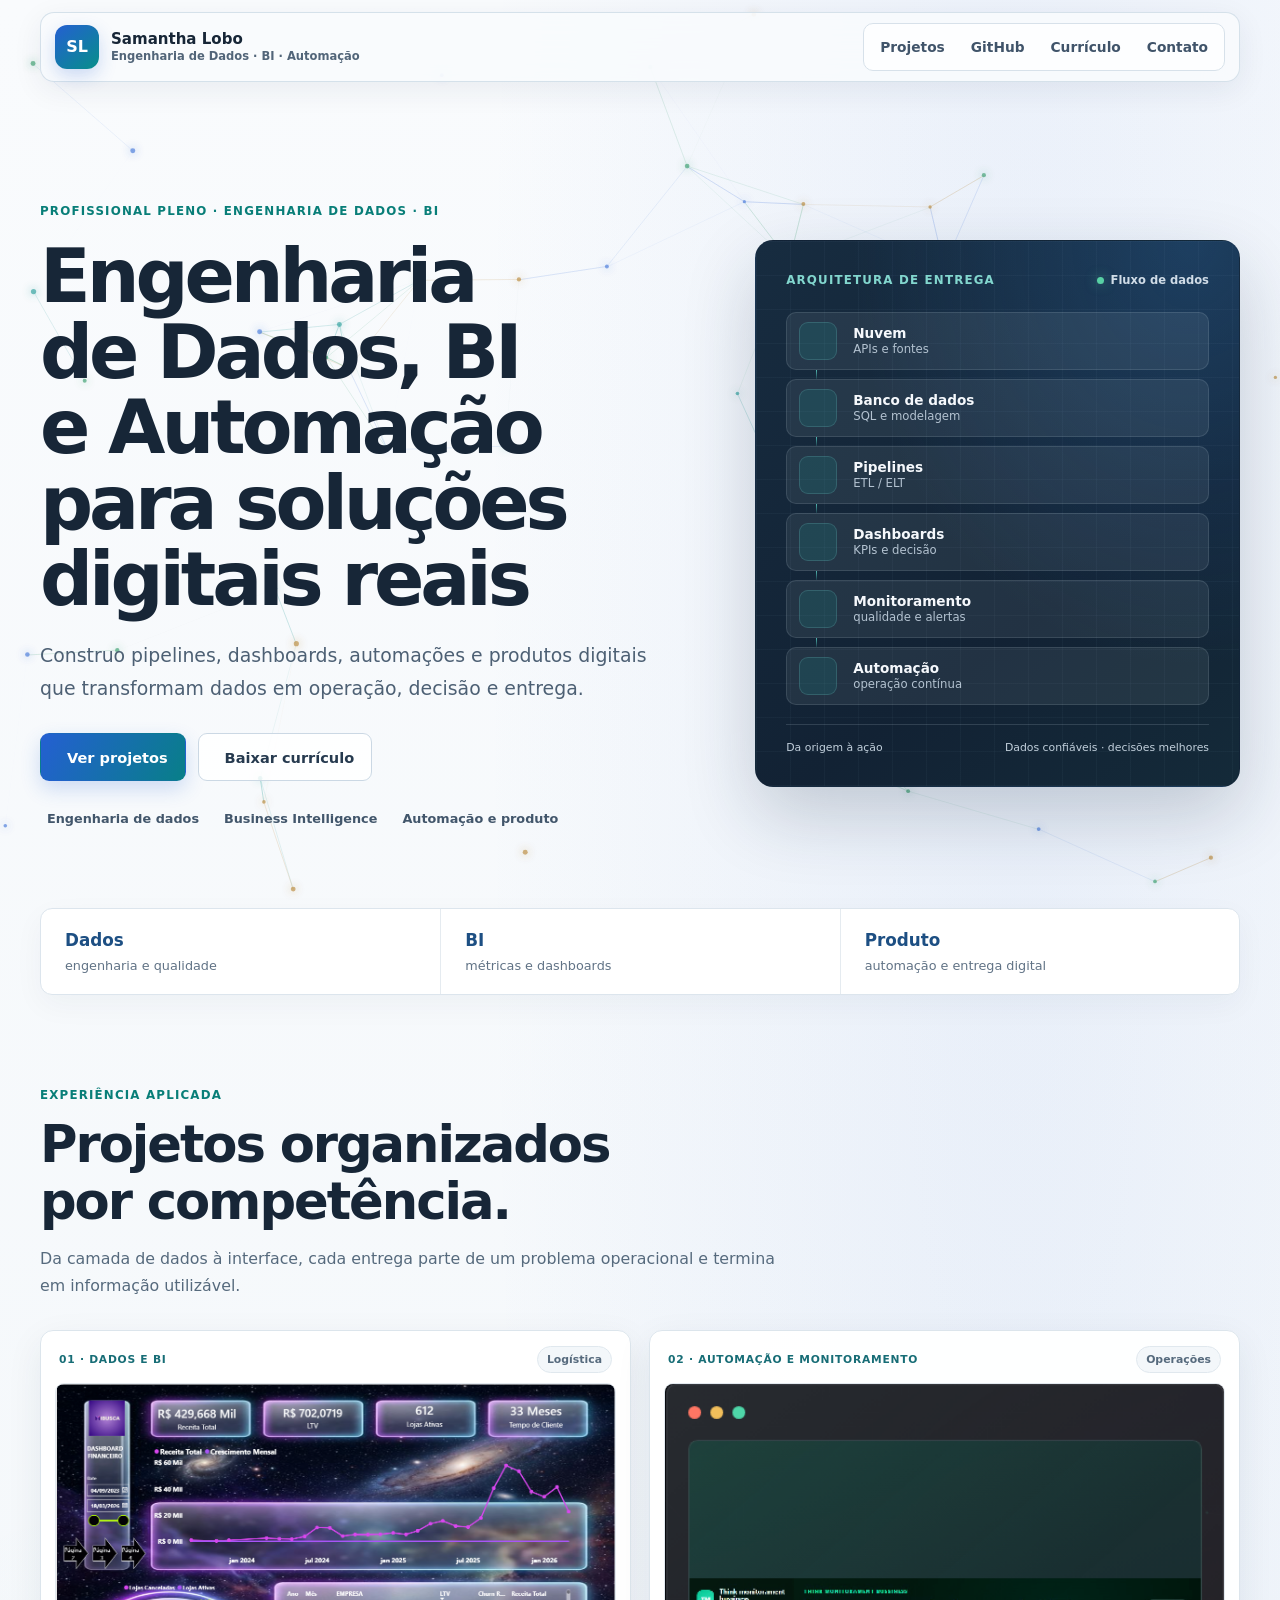
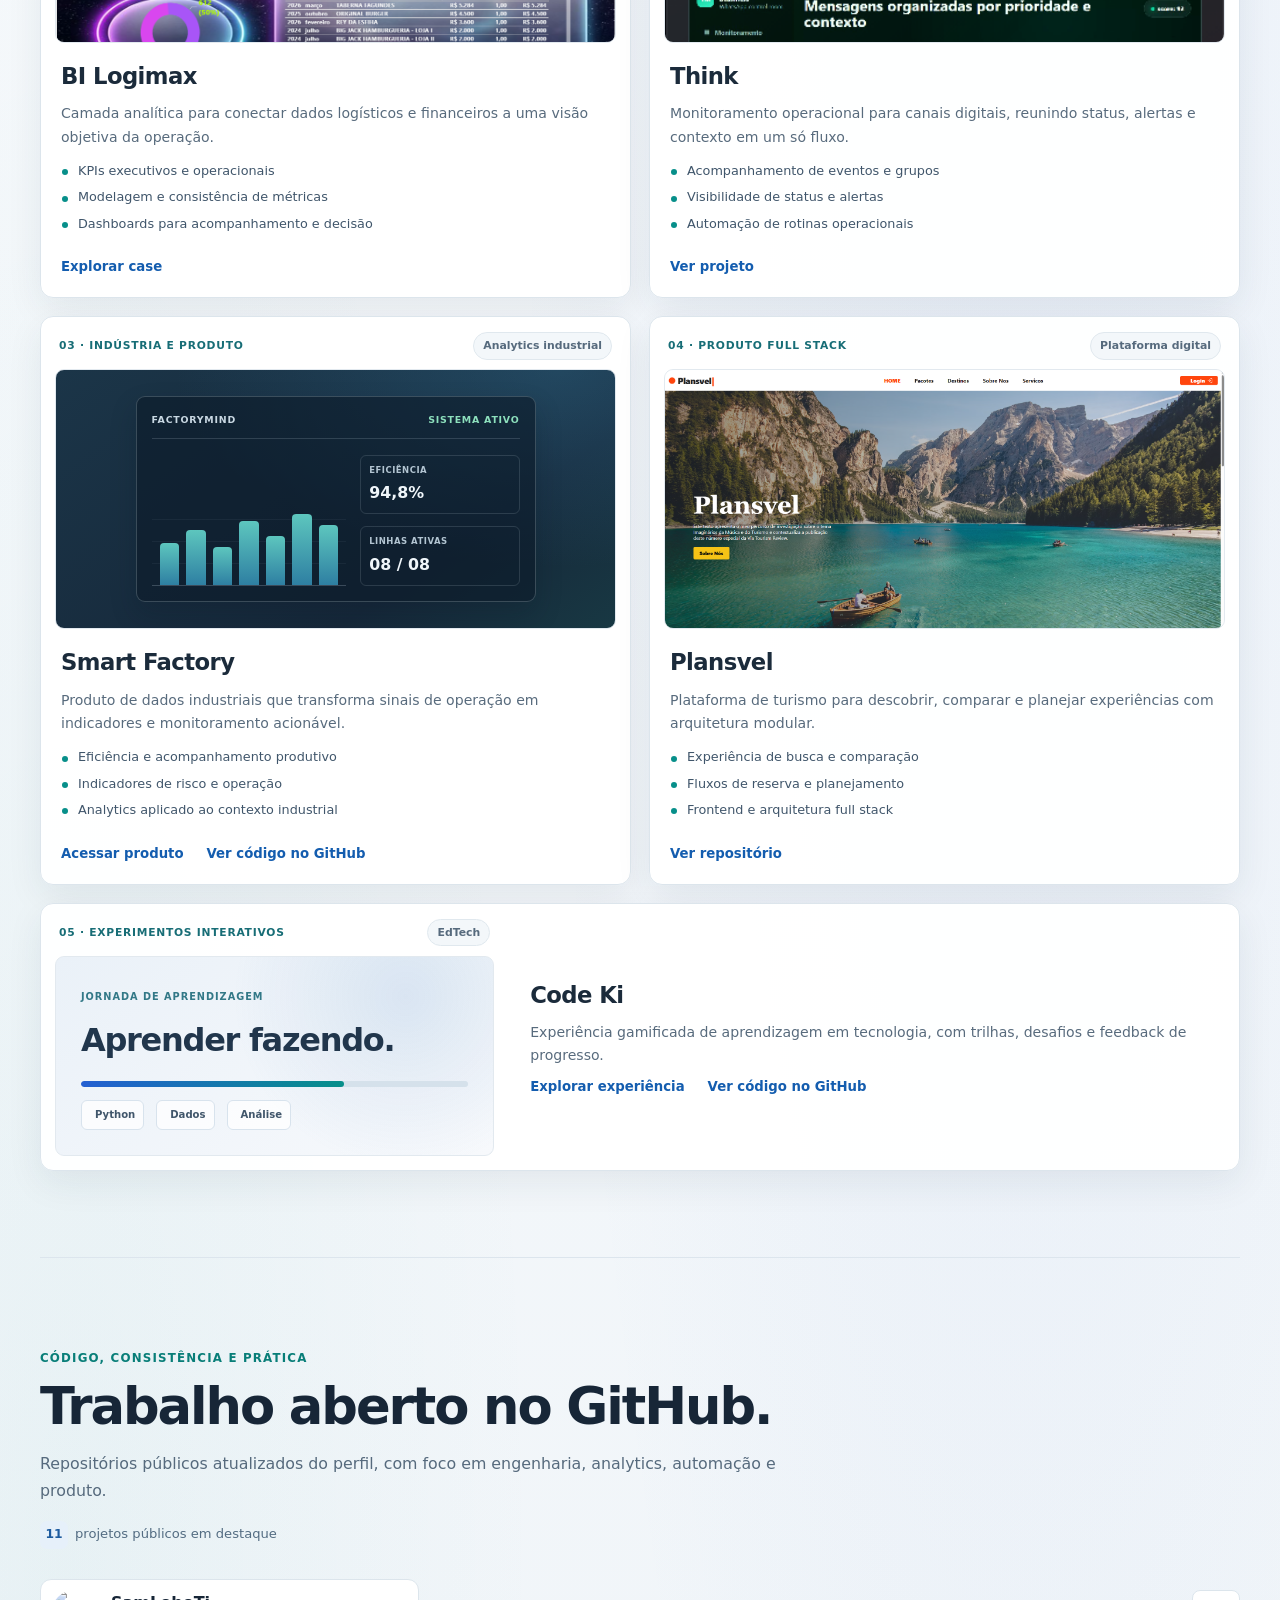
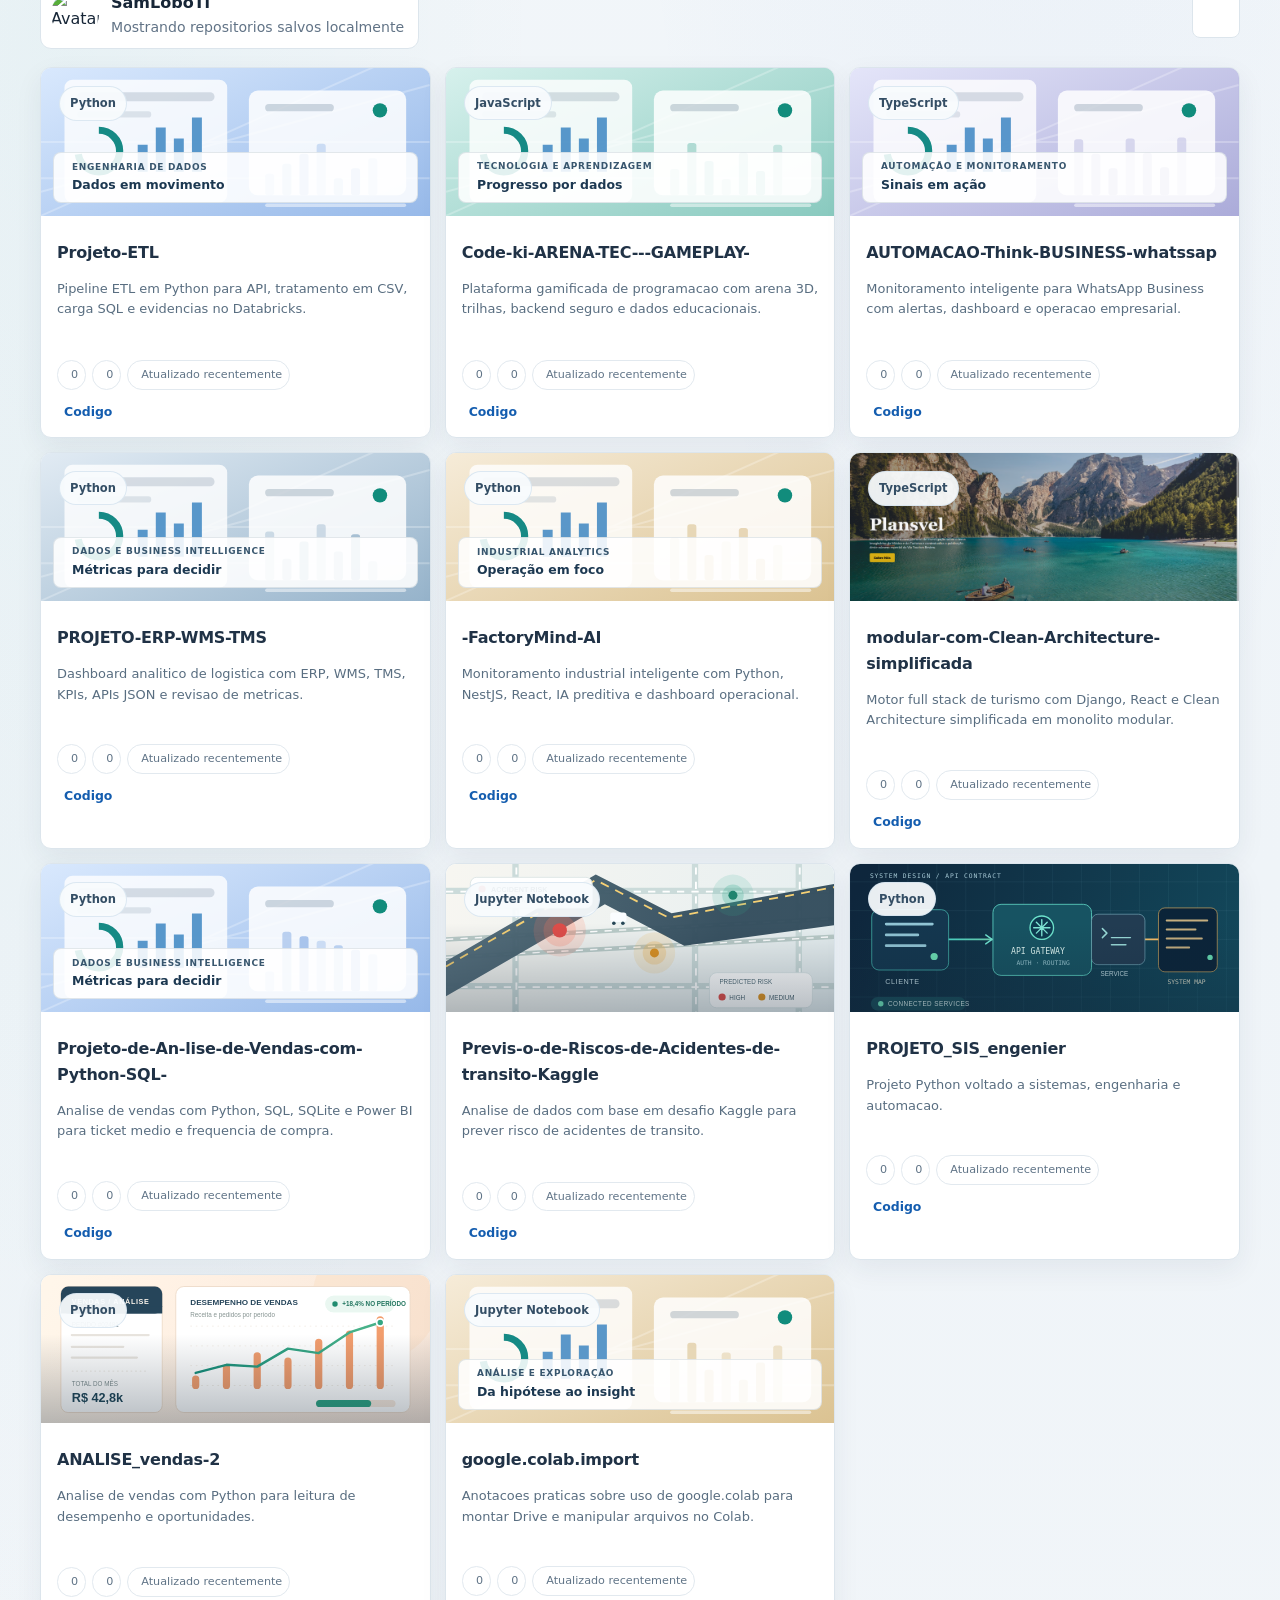
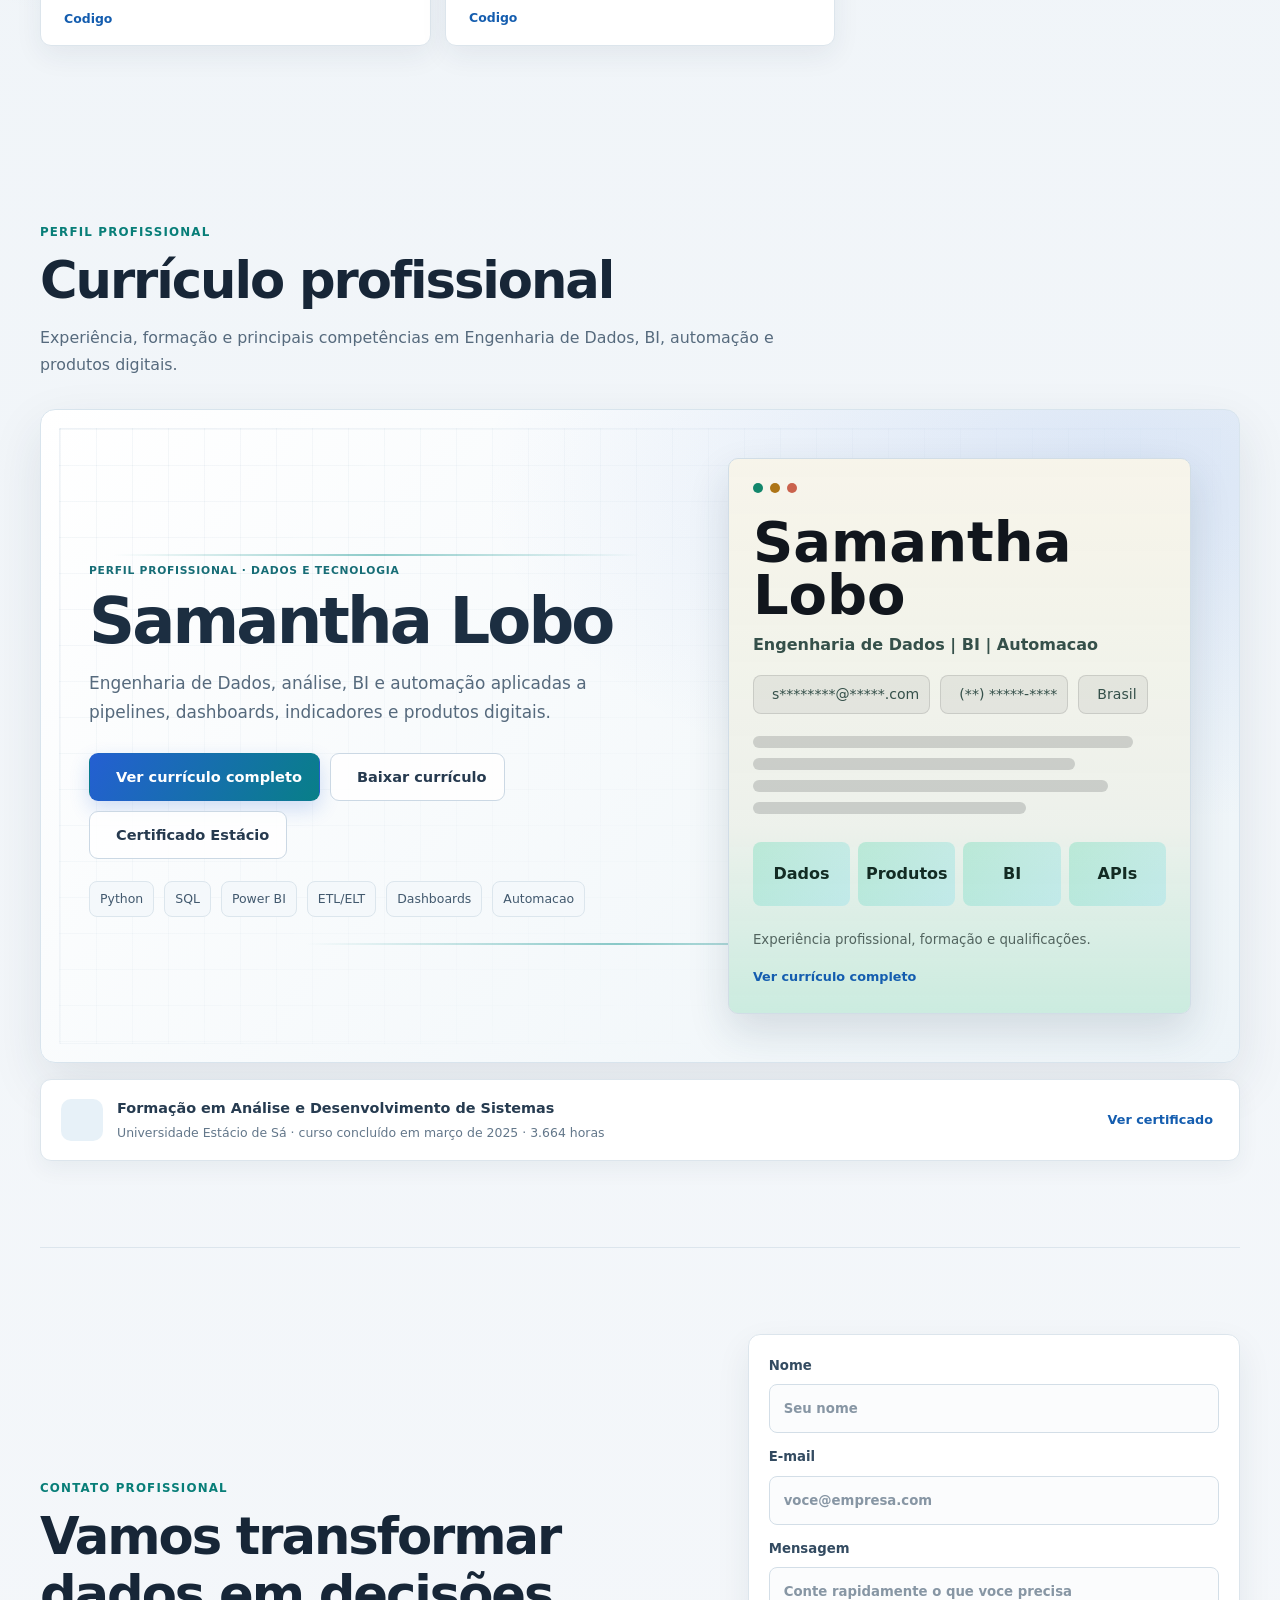
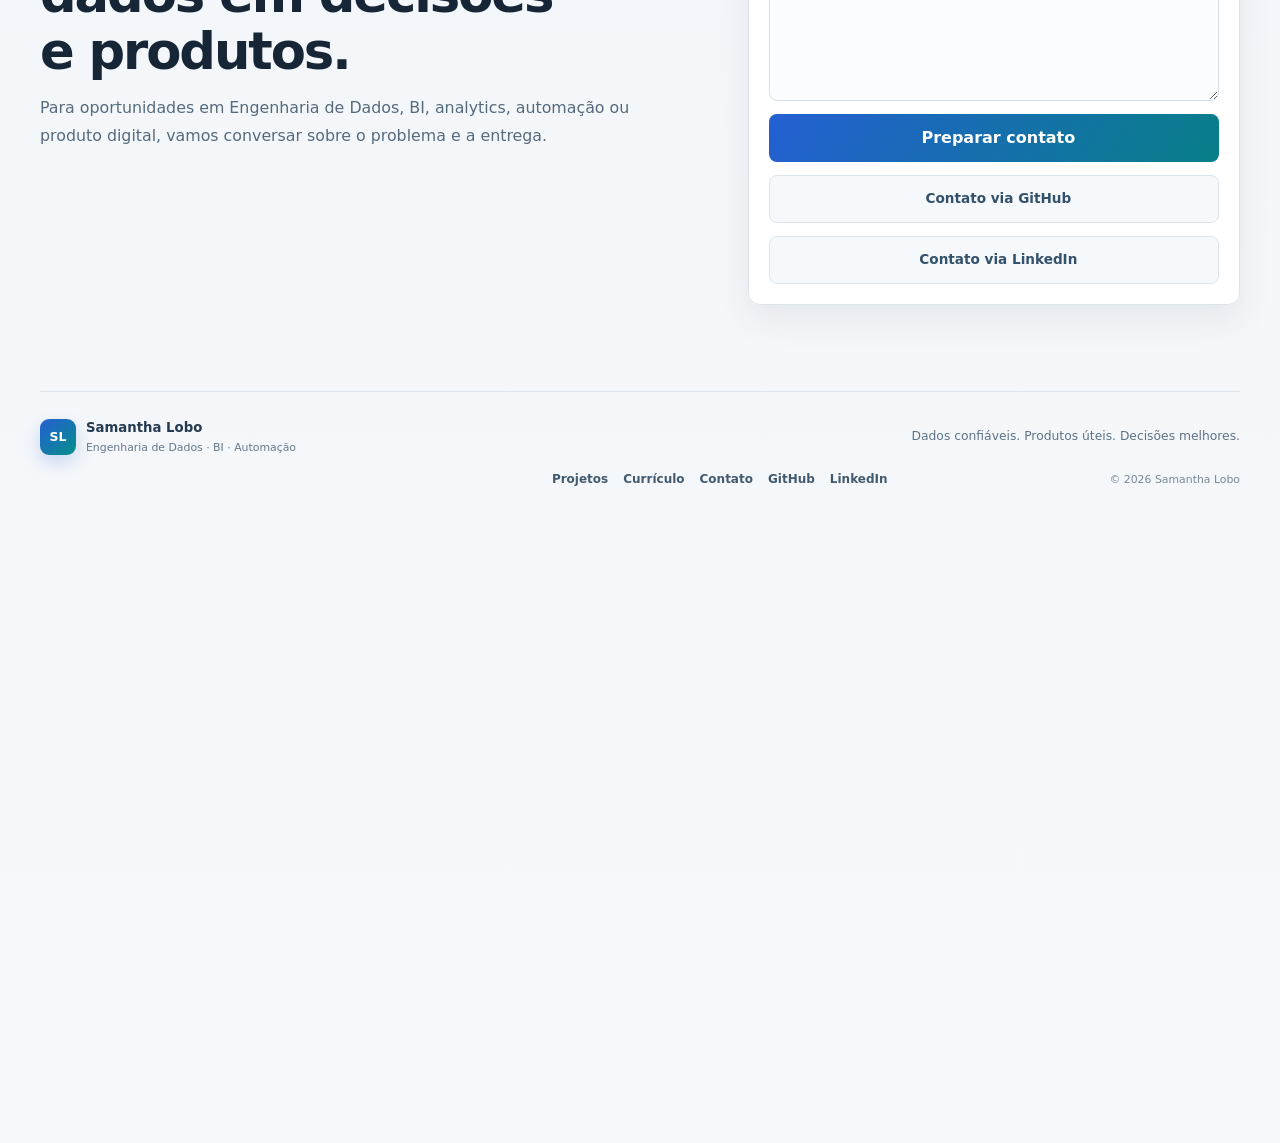
==== commit 2570c205: "Fix project links to real GitHub repositories Hide empty repositories from the live GitHub gallery a" ====
--- a/portifolio/index.html
+++ b/portifolio/index.html
@@ -163,9 +163,11 @@
                 <li>Modelagem e consistência de métricas</li>
                 <li>Dashboards para acompanhamento e decisão</li>
               </ul>
-              <a class="project-link" href="https://github.com/SamLoboTi/PROJETO-ERP-WMS-TMS" target="_blank" rel="noreferrer">
-                Explorar case <i data-lucide="arrow-up-right"></i>
-              </a>
+              <div class="project-links">
+                <a class="project-link" href="https://github.com/SamLoboTi/PROJETO-ERP-WMS-TMS" target="_blank" rel="noreferrer">
+                  Explorar case <i data-lucide="arrow-up-right"></i>
+                </a>
+              </div>
             </div>
           </article>
 
@@ -185,9 +187,11 @@
                 <li>Visibilidade de status e alertas</li>
                 <li>Automação de rotinas operacionais</li>
               </ul>
-              <a class="project-link" href="https://github.com/SamLoboTi/AUTOMACAO-Think-BUSINESS-whatssap" target="_blank" rel="noreferrer">
-                Ver projeto <i data-lucide="arrow-up-right"></i>
-              </a>
+              <div class="project-links">
+                <a class="project-link" href="https://github.com/SamLoboTi/AUTOMACAO-Think-BUSINESS-whatssap" target="_blank" rel="noreferrer">
+                  Ver projeto <i data-lucide="arrow-up-right"></i>
+                </a>
+              </div>
             </div>
           </article>
 
@@ -213,9 +217,14 @@
                 <li>Indicadores de risco e operação</li>
                 <li>Analytics aplicado ao contexto industrial</li>
               </ul>
-              <a class="project-link" href="https://smart-factory-seven.vercel.app" target="_blank" rel="noreferrer">
-                Acessar produto <i data-lucide="arrow-up-right"></i>
-              </a>
+              <div class="project-links">
+                <a class="project-link" href="https://smart-factory-seven.vercel.app" target="_blank" rel="noreferrer">
+                  Acessar produto <i data-lucide="arrow-up-right"></i>
+                </a>
+                <a class="project-link" href="https://github.com/SamLoboTi/-FactoryMind-AI" target="_blank" rel="noreferrer">
+                  Ver código no GitHub <i data-lucide="arrow-up-right"></i>
+                </a>
+              </div>
             </div>
           </article>
 
@@ -235,9 +244,11 @@
                 <li>Fluxos de reserva e planejamento</li>
                 <li>Frontend e arquitetura full stack</li>
               </ul>
-              <a class="project-link" href="https://github.com/SamLoboTi/modular-com-Clean-Architecture-simplificada" target="_blank" rel="noreferrer">
-                Ver repositório <i data-lucide="arrow-up-right"></i>
-              </a>
+              <div class="project-links">
+                <a class="project-link" href="https://github.com/SamLoboTi/modular-com-Clean-Architecture-simplificada" target="_blank" rel="noreferrer">
+                  Ver repositório <i data-lucide="arrow-up-right"></i>
+                </a>
+              </div>
             </div>
           </article>
 
@@ -257,9 +268,14 @@
             <div class="project-card-copy">
               <h3>Code Ki</h3>
               <p>Experiência gamificada de aprendizagem em tecnologia, com trilhas, desafios e feedback de progresso.</p>
-              <a class="project-link" href="https://code-ki-arena-tec.pages.dev" target="_blank" rel="noreferrer">
-                Explorar experiência <i data-lucide="arrow-up-right"></i>
-              </a>
+              <div class="project-links">
+                <a class="project-link" href="https://code-ki-arena-tec.pages.dev" target="_blank" rel="noreferrer">
+                  Explorar experiência <i data-lucide="arrow-up-right"></i>
+                </a>
+                <a class="project-link" href="https://github.com/SamLoboTi/Code-ki-ARENA-TEC---GAMEPLAY-" target="_blank" rel="noreferrer">
+                  Ver código no GitHub <i data-lucide="arrow-up-right"></i>
+                </a>
+              </div>
             </div>
           </article>
         </div>
--- a/portifolio/styles.css
+++ b/portifolio/styles.css
@@ -2188,12 +2188,20 @@
   display: inline-flex;
   align-items: center;
   gap: 7px;
-  margin-top: auto;
   padding-top: 4px;
   color: #145daf;
   font-size: 0.83rem;
   font-weight: 800;
   transition: transform 180ms ease;
+}
+
+.project-links {
+  display: flex;
+  flex-wrap: wrap;
+  align-items: center;
+  gap: 8px 16px;
+  margin-top: auto;
+  padding-top: 4px;
 }
 
 .project-link svg {
